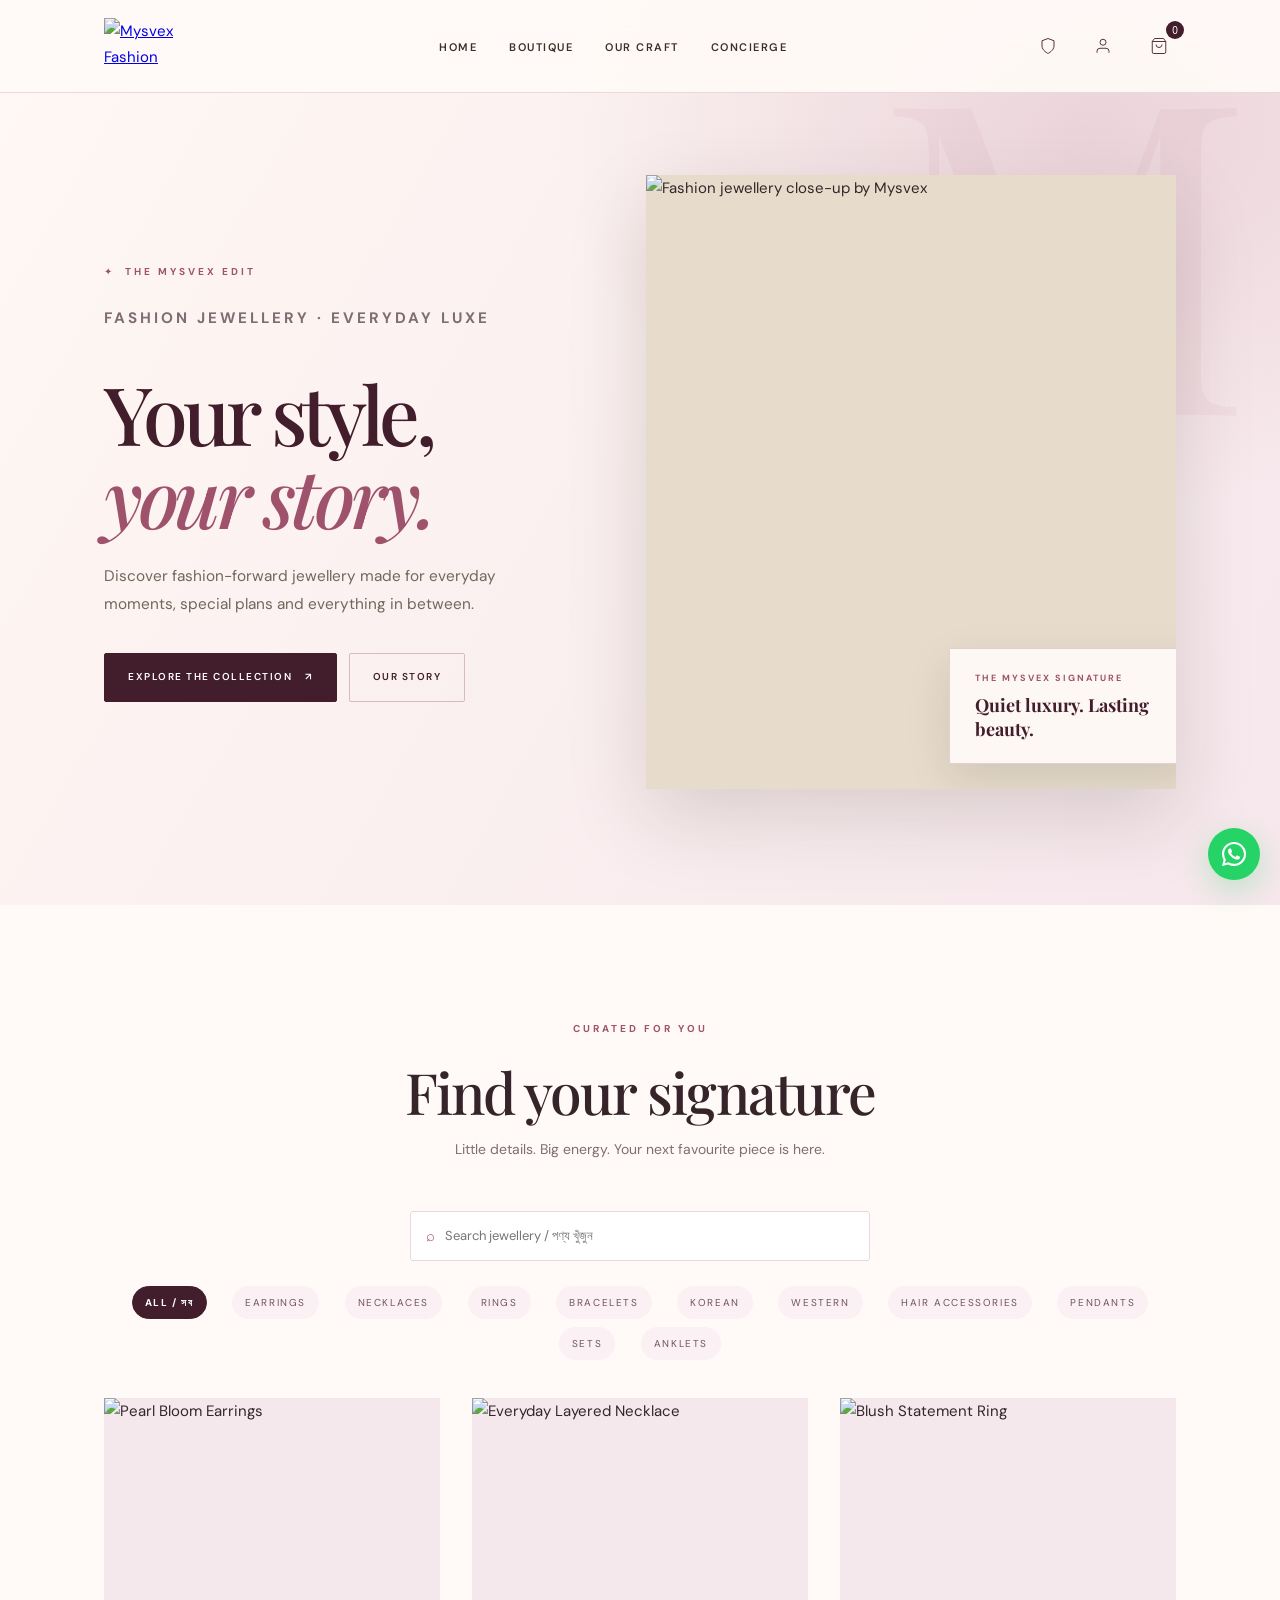
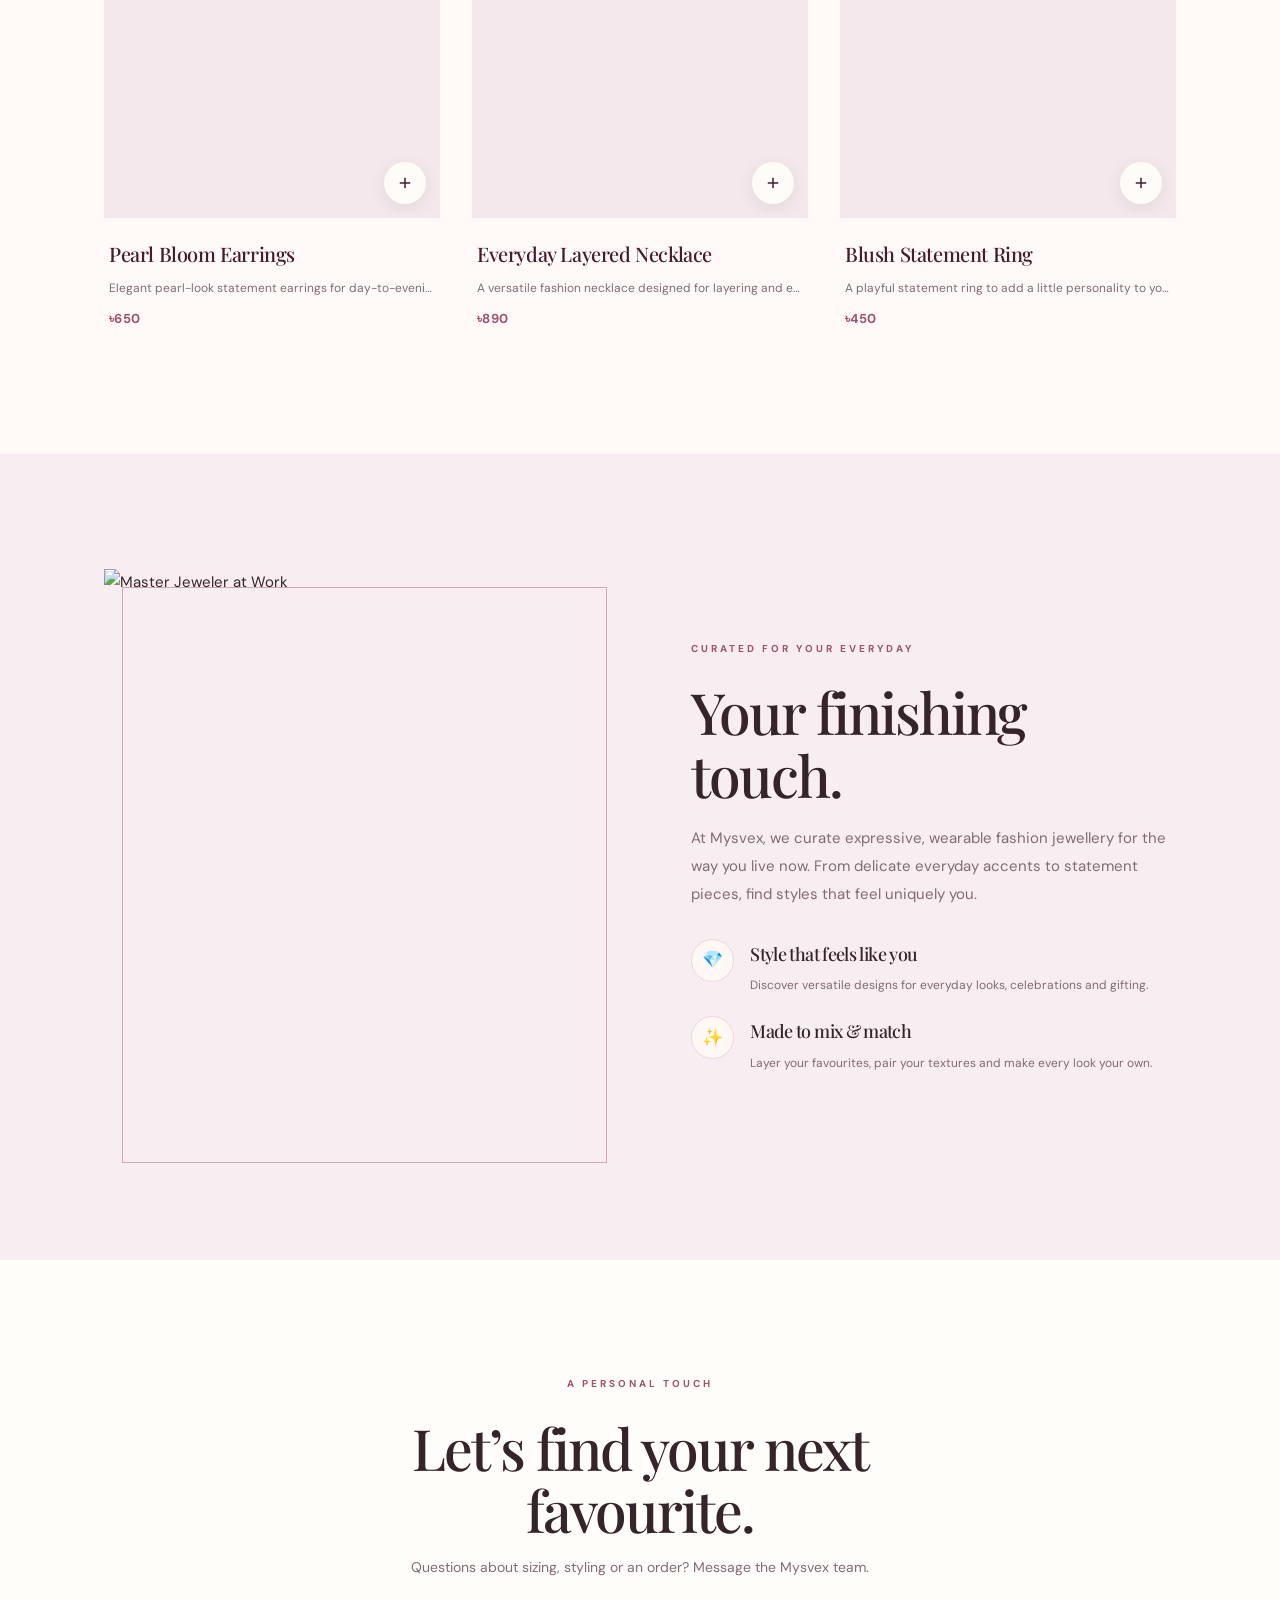
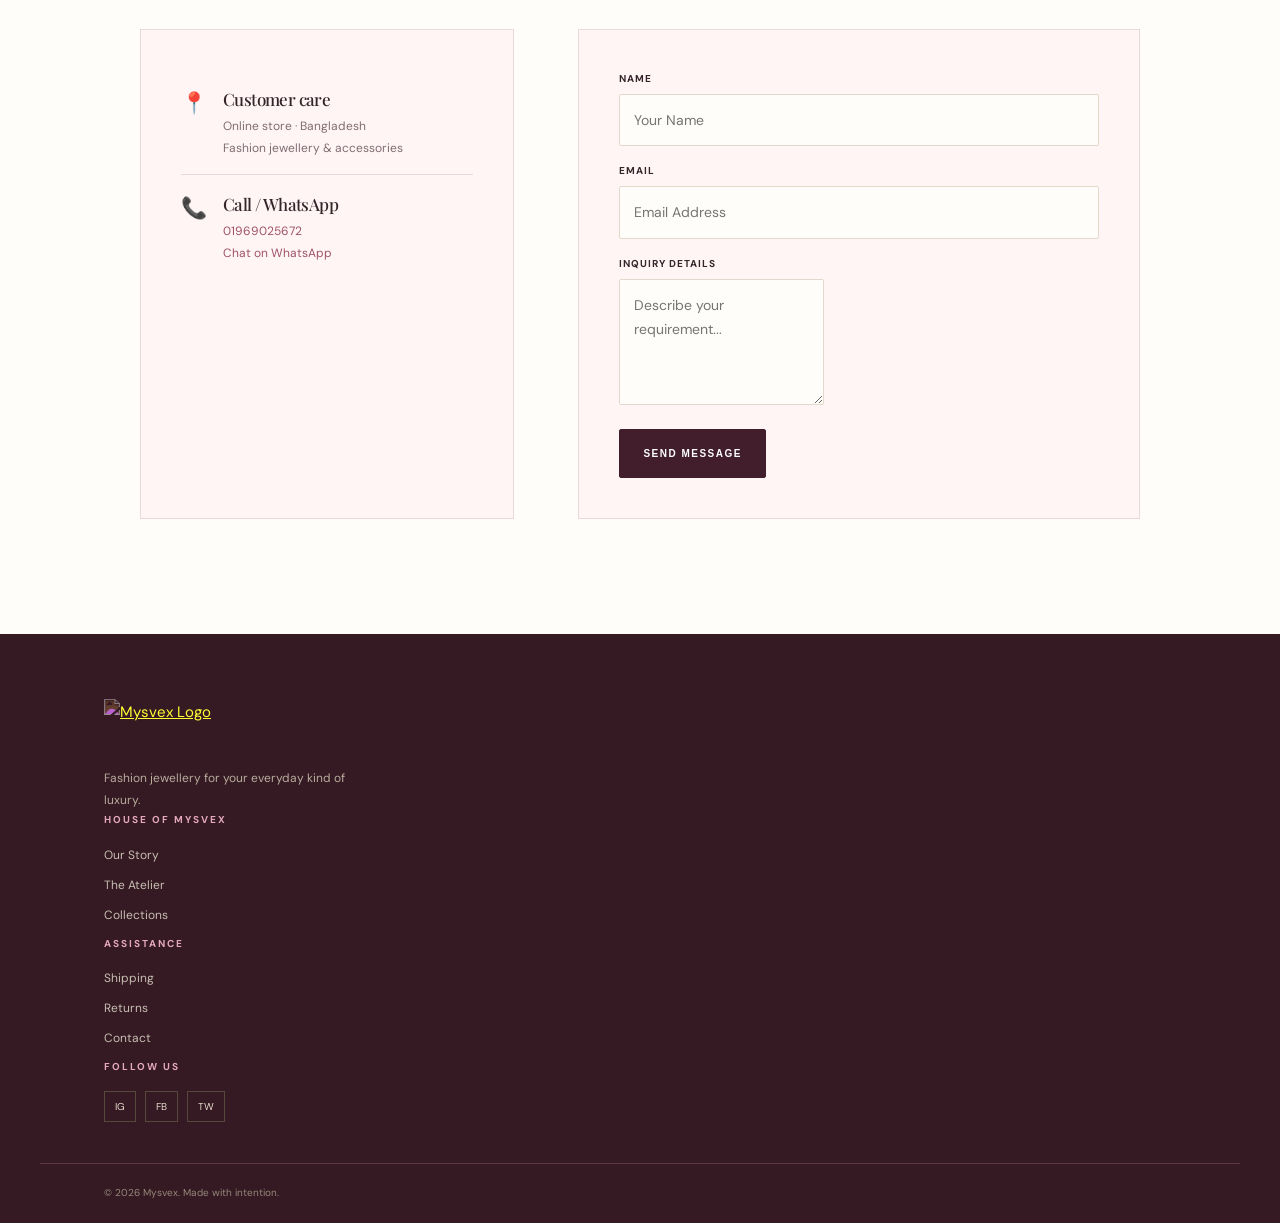
==== index.html @ bd74070b "guobkjj-jjkboug" ====
<!DOCTYPE html>
<html lang="en">

<head>

<meta charset="UTF-8">

<meta
  name="viewport"
  content="width=device-width, initial-scale=1.0"
>

<title>Mysvex — Fashion Jewellery | Everyday Elegance</title>

<meta name="theme-color" content="#17130f">
<meta name="description" content="Discover premium mid-range fashion jewellery from Mysvex — earrings, necklaces, rings and statement accessories.">
<link rel="icon" type="image/png" href="mysvex-logo.png">
<link rel="preconnect" href="https://fonts.googleapis.com">
<link rel="preconnect" href="https://fonts.gstatic.com" crossorigin>
<link href="https://fonts.googleapis.com/css2?family=DM+Sans:wght@400;500;600;700&family=Playfair+Display:ital,wght@0,500;0,600;0,700;1,500;1,600&display=swap" rel="stylesheet">
<link rel="stylesheet" href="style.css">

</head>

<body>

<header class="header">
    <nav class="nav container">
        <a href="#" class="logo">
            <img src="mysvex-logo.png" alt="Mysvex Fashion Jewellery Logo">
        </a>
        <ul class="nav-links">
            <li><a href="#home" class="nav-link">Home</a></li>
            <li><a href="#collection" class="nav-link">Boutique</a></li>
            <li><a href="#about" class="nav-link">Our Craft</a></li>
            <li><a href="#contact" class="nav-link">Concierge</a></li>
        </ul>
        <div class="nav-actions">
            <button class="icon-btn" id="admin-trigger" aria-label="Atelier Access">
                <svg width="18" height="18" viewBox="0 0 24 24" fill="none" stroke="currentColor" stroke-width="1.2"><path d="M12 22s8-4 8-10V5l-8-3-8 3v7c0 6 8 10 8 10z"></path></svg>
            </button>
            <button class="icon-btn auth-trigger" id="user-profile-btn" aria-label="Account">
                <svg width="18" height="18" viewBox="0 0 24 24" fill="none" stroke="currentColor" stroke-width="1.2"><path d="M20 21v-2a4 4 0 0 0-4-4H8a4 4 0 0 0-4 4v2"></path><circle cx="12" cy="7" r="4"></circle></svg>
                <span id="user-status-dot"></span>
            </button>
            <button class="icon-btn cart-toggle" aria-label="View Cart">
                <svg width="18" height="18" viewBox="0 0 24 24" fill="none" stroke="currentColor" stroke-width="1.2"><path d="M6 2L3 6v14a2 2 0 0 0 2 2h14a2 2 0 0 0 2-2V6l-3-4Z"></path><line x1="3" y1="6" x2="21" y2="6"></line><path d="M16 10a4 4 0 0 1-8 0"></path></svg>
                <span class="cart-count">0</span>
            </button>
            <button class="mobile-menu-btn" aria-label="Toggle Menu">
                <span></span>
                <span></span>
                <span></span>
            </button>
        </div>
    </nav>
</header>

<main>
    <section id="home" class="hero">
        <div class="container hero-grid">
            <div class="hero-content">
                <div class="badge">THE MYSVEX EDIT</div>
                <p class="hero-eyebrow">FASHION JEWELLERY · EVERYDAY LUXE</p>
                <h1>Your style, <span class="highlight">your story.</span></h1>
                <p>Discover fashion-forward jewellery made for everyday moments, special plans and everything in between.</p>
                <div class="hero-btns">
                    <a href="#collection" class="btn btn-primary">Explore the collection <span aria-hidden="true">↗</span></a>
                    <a href="#about" class="btn btn-outline">Our Story</a>
                </div>
            </div>
            <div class="hero-image">
                <div class="image-wrapper">
                    <img src="https://images.unsplash.com/photo-1617038220319-276d3cfab638?auto=format&fit=crop&q=85&w=1200" alt="Fashion jewellery close-up by Mysvex">
                    <div class="floating-card">
                        <small>THE MYSVEX SIGNATURE</small>
                        <p>Quiet luxury. Lasting beauty.</p>
                    </div>
                </div>
            </div>
        </div>
    </section>

    <section id="collection" class="collection section">
        <div class="container">
            <div class="section-header">
                <span class="section-kicker">CURATED FOR YOU</span>
                <h2>Find your signature</h2>
                <p>Little details. Big energy. Your next favourite piece is here.</p>
            </div>
            
            <div class="catalogue-tools"><label class="search-wrap"><span aria-hidden="true">⌕</span><input id="product-search" type="search" placeholder="Search jewellery / পণ্য খুঁজুন" aria-label="Search products"></label></div>
            <div class="filter-tabs">
                <button class="filter-btn active" data-filter="all">All / সব</button>
                <button class="filter-btn" data-filter="earrings">Earrings</button>
                <button class="filter-btn" data-filter="necklaces">Necklaces</button>
                <button class="filter-btn" data-filter="rings">Rings</button>
                <button class="filter-btn" data-filter="bracelets">Bracelets</button>
                <button class="filter-btn" data-filter="korean jewellery">Korean</button>
                <button class="filter-btn" data-filter="western fashion jewellery">Western</button>
                <button class="filter-btn" data-filter="hair accessories">Hair accessories</button>
                <button class="filter-btn" data-filter="pendants">Pendants</button>
                <button class="filter-btn" data-filter="jewellery sets">Sets</button>
                <button class="filter-btn" data-filter="anklets">Anklets</button>
            </div>

            <div class="product-grid" id="product-list-container">
                <!-- Products dynamically rendered -->
            </div>
        </div>
    </section>

    <section id="about" class="about section">
        <div class="container about-grid">
            <div class="about-image">
                <img src="https://images.unsplash.com/photo-1611652022419-a9419f74343d?auto=format&fit=crop&q=85&w=800" alt="Master Jeweler at Work">
            </div>
            <div class="about-content">
                <span class="subheading">Curated for your everyday</span>
                <h2>Your finishing touch.</h2>
                <p>At Mysvex, we curate expressive, wearable fashion jewellery for the way you live now. From delicate everyday accents to statement pieces, find styles that feel uniquely you.</p>
                <div class="features">
                    <div class="feature">
                        <div class="feature-icon">💎</div>
                        <div>
                            <h4>Style that feels like you</h4>
                            <p>Discover versatile designs for everyday looks, celebrations and gifting.</p>
                        </div>
                    </div>
                    <div class="feature">
                        <div class="feature-icon">✨</div>
                        <div>
                            <h4>Made to mix & match</h4>
                            <p>Layer your favourites, pair your textures and make every look your own.</p>
                        </div>
                    </div>
                </div>
            </div>
        </div>
    </section>

    <section id="contact" class="contact section">
        <div class="container">
            <div class="section-header">
                <span class="section-kicker">A PERSONAL TOUCH</span>
                <h2>Let’s find your next favourite.</h2>
                <p>Questions about sizing, styling or an order? Message the Mysvex team.</p>
            </div>
            <div class="contact-grid">
                <div class="contact-info-panel">
                    <div class="info-card">
                        <div class="info-card-icon">📍</div>
                        <div class="info-card-content">
                            <h4>Customer care</h4>
                            <p>Online store · Bangladesh<br>Fashion jewellery & accessories</p>
                        </div>
                    </div>
                    <div class="info-card">
                        <div class="info-card-icon">📞</div>
                        <div class="info-card-content">
                            <h4>Call / WhatsApp</h4>
                            <p><a href="tel:01969025672">01969025672</a><br><a href="https://wa.me/8801969025672" target="_blank" rel="noopener">Chat on WhatsApp</a></p>
                        </div>
                    </div>
                </div>
                <div class="contact-form-panel">
                    <form id="contact-form-element" class="main-contact-form">
                        <div class="form-row">
                            <div class="form-group">
                                <label for="c-name">Name</label>
                                <input type="text" id="c-name" placeholder="Your Name" required>
                            </div>
                            <div class="form-group">
                                <label for="c-email">Email</label>
                                <input type="email" id="c-email" placeholder="Email Address" required>
                            </div>
                        </div>
                        <div class="form-group">
                            <label for="c-message">Inquiry Details</label>
                            <textarea id="c-message" rows="4" placeholder="Describe your requirement..." required></textarea>
                        </div>
                        <button type="submit" class="btn btn-primary">Send Message</button>
                    </form>
                    <div id="contact-success-msg" class="form-success-alert" style="display: none;">
                        <h3>Inquiry Received</h3>
                        <p>Our concierge will contact you within 24 hours.</p>
                    </div>
                </div>
            </div>
        </div>
    </section>
</main>

<footer class="footer">
    <div class="container footer-grid">
        <div class="footer-brand">
            <a href="#" class="logo footer-logo">
                <img src="mysvex-logo.png" alt="Mysvex Logo">
            </a>
            <p>Fashion jewellery for your everyday kind of luxury.</p>
        </div>
        <div class="footer-links">
            <h4>House of Mysvex</h4>
            <a href="#">Our Story</a>
            <a href="#">The Atelier</a>
            <a href="#">Collections</a>
        </div>
        <div class="footer-links">
            <h4>Assistance</h4>
            <a href="#">Shipping</a>
            <a href="#">Returns</a>
            <a href="#">Contact</a>
        </div>
        <div class="footer-social">
            <h4>Follow Us</h4>
            <div class="social-icons">
                <a href="#">IG</a>
                <a href="https://www.facebook.com/share/19aN9L1CTx/" target="_blank" rel="noopener">FB</a>
                <a href="#">TW</a>
            </div>
        </div>
    </div>
    <div class="footer-bottom container">
        <p>&copy; 2026 Mysvex. Made with intention.</p>
    </div>
</footer>

<div class="overlay"></div>

<div id="product-detail-modal" class="modal-overlay">
    <div class="product-modal-content">
        <button class="modal-close" id="p-detail-close">&times;</button>
        <div class="p-detail-grid">
            <div class="p-detail-image">
                <img id="p-detail-img" src="" alt="Product">
            </div>
            <div class="p-detail-info">
                <div class="p-detail-header">
                    <span id="p-detail-category" class="badge-small">Category</span>
                    <h2 id="p-detail-name">Product Name</h2>
                    <div class="p-detail-pricing">
                        <span id="p-detail-price-old" class="price-old"></span>
                        <span id="p-detail-price-now" class="price-now"></span>
                    </div>
                </div>
                <div class="p-detail-body">
                    <p id="p-detail-desc"></p>
                    <div class="p-specs">
                        <div class="spec-item"><strong>Metal:</strong> <span id="p-detail-metal">--</span></div>
                        <div class="spec-item"><strong>Weight:</strong> <span id="p-detail-weight">--</span></div>
                        <div class="spec-item"><strong>Stone:</strong> <span id="p-detail-stone">--</span></div>
                    </div>
                </div>
                <div class="p-detail-footer">
                    <button id="p-detail-add-btn" class="btn btn-primary w-100">Add to Collection</button>
                </div>
            </div>
        </div>
    </div>
</div>

<div class="cart-sidebar">
    <div class="cart-header">
        <h3>Your Collection</h3>
        <button class="cart-close">&times;</button>
    </div>
    <div class="cart-content-wrapper">
        <div class="cart-view active">
            <div class="cart-items"></div>
            <div id="cart-auth-warning" style="display: none; padding: 1rem; background: #fff8f0; color: #b45309; font-size: 0.75rem; text-align: center; margin-bottom: 1rem; border-radius: 4px;">
                Please <button class="auth-trigger" style="background: none; border: none; text-decoration: underline; font-weight: 700; cursor: pointer; color: inherit; padding: 0;">login</button> to proceed with order.
            </div>
        </div>
        <div class="checkout-view">
            <button class="back-to-cart" style="background:none; border:none; cursor:pointer; font-size:0.8rem; margin-bottom:1rem;">&larr; Back to collection</button>
            <form id="checkout-form" class="checkout-form">
                <div class="form-group">
                    <label for="full-name">Full Name</label>
                    <input type="text" id="full-name" required>
                </div>
                <div class="form-group">
                    <label for="phone">Phone Number</label>
                    <input type="tel" id="phone" required>
                </div>
                <div class="form-group">
                    <label for="address">Delivery Address</label>
                    <input type="text" id="address" required>
                </div>
                <button type="submit" class="btn btn-primary w-100">Confirm Order</button>
            </form>
        </div>
        <div class="success-view">
            <div class="success-header" style="text-align:center; margin-bottom:1rem;">
                <img src="https://uaverzpqtgxcubqthmnx.supabase.co/storage/v1/object/sign/uploads/5136f065-a2ab-4e69-acf1-f25b643da5f3/ba68adc1-408e-482e-8cf1-8fc05863558e/4dbbd054-04ec-47e4-ad3f-c236814fcd37-file_00000000f2f48210b9d5de90c52b5844.png?token=eyJraWQiOiI5YjgxYmQxYy02MDczLTQ3NDItYTNlNy05YzkzNWFkZTVjMjUiLCJhbGciOiJIUzI1NiJ9.[base64].H66TRAWqTm-WEej4t3HD4_xE2eFgMF8Qkmp7enX6hIE" alt="Logo" style="height:40px;">
            </div>
            <div class="success-status-icon" style="text-align:center; margin:1rem 0; color:var(--accent);">
                <svg width="48" height="48" viewBox="0 0 24 24" fill="none" stroke="currentColor" stroke-width="1.5"><path d="M22 11.08V12a10 10 0 1 1-5.93-9.14"></path><polyline points="22 4 12 14.01 9 11.01"></polyline></svg>
            </div>
            <h3 style="text-align:center;">Order Placed</h3>
            <p style="text-align:center; font-size:0.85rem; color:var(--text-muted); margin-bottom:1.5rem;">Your request is now in our system. View status in your dashboard.</p>
            <div class="success-details-card" style="background:#f9f9f9; padding:1rem; border-radius:4px;">
                <div class="success-row" style="display:flex; justify-content:space-between; font-size:0.8rem; margin-bottom:0.5rem;"><span>Ref ID:</span> <strong id="order-id-display">#---</strong></div>
                <div class="success-row" style="display:flex; justify-content:space-between; font-size:0.8rem;"><span>Status:</span> <strong style="color:var(--accent);">Pending</strong></div>
            </div>
            <button class="btn btn-outline close-after-success w-100" style="margin-top:1.5rem;">Back to Shop</button>
        </div>
    </div>
    <div class="cart-footer">
        <div class="total">
            <span>Total Value</span>
            <span class="total-amount">$0.00</span>
        </div>
        <button class="btn btn-primary w-100 checkout-init-btn">Request Viewing</button>
    </div>
</div>

<div id="admin-modal" class="modal-overlay">
    <div class="admin-panel">
        <div class="admin-sidebar" style="display: none;">
            <div class="admin-sidebar-header">
                <img src="https://uaverzpqtgxcubqthmnx.supabase.co/storage/v1/object/sign/uploads/5136f065-a2ab-4e69-acf1-f25b643da5f3/ba68adc1-408e-482e-8cf1-8fc05863558e/4dbbd054-04ec-47e4-ad3f-c236814fcd37-file_00000000f2f48210b9d5de90c52b5844.png?token=eyJraWQiOiI5YjgxYmQxYy02MDczLTQ3NDItYTNlNy05YzkzNWFkZTVjMjUiLCJhbGciOiJIUzI1NiJ9.[base64].H66TRAWqTm-WEej4t3HD4_xE2eFgMF8Qkmp7enX6hIE" alt="Admin">
                <span>Atelier Admin</span>
            </div>
            <nav class="admin-nav">
                <button class="admin-nav-item active" data-view="inventory">
                    <svg width="16" height="16" viewBox="0 0 24 24" fill="none" stroke="currentColor" stroke-width="2"><path d="M21 16V8a2 2 0 0 0-1-1.73l-7-4a2 2 0 0 0-2 0l-7 4A2 2 0 0 0 3 8v8a2 2 0 0 0 1 1.73l7 4a2 2 0 0 0 2 0l7-4A2 2 0 0 0 21 16z"></path></svg>
                    Inventory
                </button>
                <button class="admin-nav-item" data-view="orders">
                    <svg width="16" height="16" viewBox="0 0 24 24" fill="none" stroke="currentColor" stroke-width="2"><path d="M6 2L3 6v14a2 2 0 0 0 2 2h14a2 2 0 0 0 2-2V6l-3-4Z"></path></svg>
                    Orders <span id="admin-order-badge">0</span>
                </button>
            </nav>
            <button id="admin-logout" class="admin-logout-btn" style="background:none; border:none; color:#999; cursor:pointer; padding:1rem; text-align:left; font-size:0.8rem; display:flex; align-items:center; gap:8px;">
                <svg width="14" height="14" viewBox="0 0 24 24" fill="none" stroke="currentColor" stroke-width="2"><path d="M9 21H5a2 2 0 0 1-2-2V5a2 2 0 0 1 2-2h4M16 17l5-5-5-5M21 12H9"/></svg>
                Logout
            </button>
        </div>

        <div class="admin-main">
            <div id="admin-login-view">
                <div class="admin-login-card">
                    <div class="lock-icon" style="font-size:3rem; margin-bottom:1rem; text-align:center;">🔒</div>
                    <h3 style="text-align:center; margin-bottom:1rem;">Atelier Access</h3>
                    <form id="admin-pass-form">
                        <input type="password" id="admin-pass-input" placeholder="Security Key" required style="width: 100%; padding: 0.8rem; border: 1px solid #ddd; margin-bottom: 1rem; border-radius:4px;">
                        <button type="submit" class="btn btn-primary w-100">Authenticate</button>
                    </form>
                    <p id="admin-error" style="color: #ef4444; font-size: 0.75rem; margin-top: 1rem; display: none; text-align:center;">Invalid credentials.</p>
                </div>
            </div>

            <div id="admin-dashboard-view" style="display: none; width:100%;">
                <div class="admin-main-header">
                    <h2 id="admin-view-title" style="font-size:1.2rem;">Inventory Management</h2>
                    <button class="modal-close">&times;</button>
                </div>
                
                <div id="admin-inventory-section" class="admin-section active">
                    <div class="admin-add-form" style="background: white; border: 1px solid var(--border); padding: 1.5rem; margin-bottom: 2rem; border-radius: 8px;">
                        <h4 style="margin-bottom: 1.2rem; font-size: 0.85rem; text-transform: uppercase; color:var(--primary); border-bottom:1px solid #eee; padding-bottom:0.5rem;">Add New Product</h4>
                        <div style="display: grid; grid-template-columns: repeat(3, 1fr); gap: 1rem;">
                            <div class="adm-field">
                                <label style="font-size:0.6rem; text-transform:uppercase; color:#888;">Name</label>
                                <input type="text" id="new-p-name" class="adm-input" placeholder="Product Title">
                            </div>
                            <div class="adm-field">
                                <label style="font-size:0.6rem; text-transform:uppercase; color:#888;">Price ($)</label>
                                <input type="number" id="new-p-price" class="adm-input" placeholder="Value">
                            </div>
                            <div class="adm-field">
                                <label style="font-size:0.6rem; text-transform:uppercase; color:#888;">Category</label>
                                <select id="new-p-category" class="adm-input">
                                    <option value="rings">Rings</option>
                                    <option value="necklaces">Necklaces</option>
                                    <option value="earrings">Earrings</option>
                                </select>
                            </div>
                            <div class="adm-field" style="grid-column: span 3;">
                                <label style="font-size:0.6rem; text-transform:uppercase; color:#888;">Image URL</label>
                                <input type="text" id="new-p-img" class="adm-input" placeholder="Full Image URL">
                            </div>
                            <div class="adm-field">
                                <label style="font-size:0.6rem; text-transform:uppercase; color:#888;">Metal</label>
                                <input type="text" id="new-p-metal" class="adm-input" placeholder="e.g. 24K Gold">
                            </div>
                            <div class="adm-field">
                                <label style="font-size:0.6rem; text-transform:uppercase; color:#888;">Weight</label>
                                <input type="text" id="new-p-weight" class="adm-input" placeholder="e.g. 5.2g">
                            </div>
                            <div class="adm-field">
                                <label style="font-size:0.6rem; text-transform:uppercase; color:#888;">Stone</label>
                                <input type="text" id="new-p-stone" class="adm-input" placeholder="e.g. Diamond">
                            </div>
                            <div class="adm-field" style="grid-column: span 3;">
                                <label style="font-size:0.6rem; text-transform:uppercase; color:#888;">Description</label>
                                <textarea id="new-p-desc" class="adm-input" rows="2" placeholder="Brief details about the item..."></textarea>
                            </div>
                            <button id="add-new-product-btn" class="btn btn-primary" style="grid-column: span 3; padding: 1rem; margin-top: 0.5rem;">PUBLISH PRODUCT</button>
                        </div>
                    </div>

                    <div class="admin-product-container">
                        <div class="admin-product-grid-header">
                            <span>Thumbnail</span>
                            <span>Core Details</span>
                            <span>Attributes</span>
                            <span>Management</span>
                        </div>
                        <div class="admin-product-list">
                            <!-- Dynamic rows -->
                        </div>
                    </div>
                </div>

                <div id="admin-orders-section" class="admin-section">
                    <div class="admin-order-container" style="background:white; border-radius:8px; border:1px solid var(--border); overflow:hidden;">
                        <div class="admin-order-grid-header" style="display:grid; grid-template-columns: 80px 1.5fr 1fr 100px 100px; padding:1rem; border-bottom:1px solid var(--border); font-size:0.7rem; font-weight:700; text-transform:uppercase;">
                            <span>ID</span>
                            <span>Client Information</span>
                            <span>Total</span>
                            <span>Status</span>
                            <span>Decision</span>
                        </div>
                        <div id="admin-order-list">
                            <!-- Dynamic orders -->
                        </div>
                    </div>
                </div>
            </div>
        </div>
    </div>
</div>

<div id="auth-modal" class="modal-overlay">
    <div class="auth-card">
        <button class="modal-close">&times;</button>
        <div class="auth-logo-header">
            <img src="https://uaverzpqtgxcubqthmnx.supabase.co/storage/v1/object/sign/uploads/5136f065-a2ab-4e69-acf1-f25b643da5f3/ba68adc1-408e-482e-8cf1-8fc05863558e/4dbbd054-04ec-47e4-ad3f-c236814fcd37-file_00000000f2f48210b9d5de90c52b5844.png?token=eyJraWQiOiI5YjgxYmQxYy02MDczLTQ3NDItYTNlNy05YzkzNWFkZTVjMjUiLCJhbGciOiJIUzI1NiJ9.eyJ1cmwiOiJ1cGxvYWRzLzUxMzZmMDY1L--f25b643da5f3/ba68adc1-408e-482e-8cf1-8fc05863558e/4dbbd054-04ec-47e4-ad3f-c236814fcd37-file_00000000f2f48210b9d5de90c52b5844.png?token=eyJraWQiOiI5YjgxYmQxYy02MDczLTQ3NDItYTNlNy05YzkzNWFkZTVjMjUiLCJhbGciOiJIUzI1NiJ9.[base64].H66TRAWqTm-WEej4t3HD4_xE2eFgMF8Qkmp7enX6hIE" alt="Mysvex Logo">
            <p id="auth-message-notice" style="color: var(--accent); font-size: 0.75rem; display: none; margin-top: 10px;">Login to confirm your order.</p>
        </div>
        
        <div class="auth-tabs">
            <button class="auth-tab active" data-tab="login">Sign In</button>
            <button class="auth-tab" data-tab="register">Register</button>
        </div>

        <div class="auth-forms">
            <form id="login-form" class="auth-form-content active">
                <div class="form-group">
                    <label>Email</label>
                    <input type="email" id="l-email" placeholder="client@example.com" required>
                </div>
                <div class="form-group">
                    <label>Password</label>
                    <input type="password" id="l-pass" placeholder="••••••••" required>
                </div>
                <button type="submit" class="btn btn-primary w-100">Login</button>
            </form>

            <form id="register-form" class="auth-form-content">
                <div class="form-group">
                    <label>Full Name</label>
                    <input type="text" id="r-name" placeholder="Name" required>
                </div>
                <div class="form-group">
                    <label>Email</label>
                    <input type="email" id="r-email" placeholder="email@example.com" required>
                </div>
                <div class="form-group">
                    <label>Password</label>
                    <input type="password" id="r-pass" placeholder="Create Password" required>
                </div>
                <button type="submit" class="btn btn-primary w-100">Create Account</button>
            </form>
        </div>
        <div id="auth-error-msg" style="display: none; color: #ef4444; font-size: 0.8rem; text-align: center; margin-top: 1rem;">Invalid credentials.</div>
    </div>
</div>

<div id="profile-modal" class="modal-overlay">
    <div class="auth-card" style="max-width: 600px;">
        <button class="modal-close">&times;</button>
        <div class="profile-header" style="text-align:center; border-bottom:1px solid #eee; padding-bottom:1rem; margin-bottom:1.5rem;">
            <h2 id="profile-display-name">Client Name</h2>
            <p id="profile-display-email" style="font-size:0.8rem; color:var(--text-muted);">email@example.com</p>
        </div>

        <div class="client-dashboard">
            <h4 style="font-size:0.7rem; text-transform:uppercase; letter-spacing:1px; margin-bottom:1rem; color:var(--accent);">Order Summary</h4>
            <div class="stats-grid" style="display:grid; grid-template-columns: repeat(2, 1fr); gap:1rem; margin-bottom:2rem;">
                <div class="stat-box" style="background:#f9f9f9; padding:1rem; border-radius:4px;">
                    <span style="font-size:0.6rem; color:var(--text-muted); text-transform:uppercase;">Total Orders</span>
                    <h3 id="stat-total-orders" style="margin:0.2rem 0;">0</h3>
                </div>
                <div class="stat-box" style="background:var(--accent-light); padding:1rem; border-radius:4px; border:1px solid rgba(176, 141, 87, 0.2);">
                    <span style="font-size:0.6rem; color:var(--accent); text-transform:uppercase;">Confirmed</span>
                    <h3 id="stat-confirmed-orders" style="margin:0.2rem 0;">0</h3>
                </div>
            </div>

            <h4 style="font-size:0.7rem; text-transform:uppercase; letter-spacing:1px; margin-bottom:1rem; color:var(--text-muted);">Recent Orders</h4>
            <div id="client-order-list" style="max-height: 250px; overflow-y: auto;">
                <p style="text-align:center; font-size:0.8rem; color:#ccc; padding:2rem;">No orders yet.</p>
            </div>
        </div>

        <div style="margin-top: 2rem; border-top: 1px solid var(--border); padding-top: 1.5rem;">
            <button id="logout-btn" class="btn btn-outline w-100">Sign Out</button>
        </div>
    </div>
</div>

<a href="https://wa.me/8801969025672" class="whatsapp-float" target="_blank" aria-label="WhatsApp Concierge">
    <svg width="24" height="24" viewBox="0 0 24 24" fill="currentColor"><path d="M17.472 14.382c-.297-.149-1.758-.867-2.03-.967-.273-.099-.471-.148-.67.15-.197.297-.767.966-.94 1.164-.173.199-.347.223-.644.075-.297-.15-1.255-.463-2.39-1.475-.883-.788-1.48-1.761-1.653-2.059-.173-.297-.018-.458.13-.606.134-.133.298-.347.446-.52.149-.174.198-.298.298-.497.099-.198.05-.371-.025-.52-.075-.149-.669-1.612-.916-2.207-.242-.579-.487-.5-.669-.51-.173-.008-.371-.01-.57-.01-.198 0-.52.074-.792.372-.272.297-1.04 1.016-1.04 2.479 0 1.462 1.065 2.875 1.213 3.074.149.198 2.096 3.2 5.077 4.487.709.306 1.262.489 1.694.625.712.227 1.36.195 1.871.118.571-.085 1.758-.719 2.006-1.413.248-.694.248-1.289.173-1.413-.074-.124-.272-.198-.57-.347m-5.421 7.403h-.004a9.87 9.87 0 01-5.031-1.378l-.361-.214-3.741.982.998-3.648-.235-.374a9.86 9.86 0 01-1.51-5.26c.001-5.45 4.436-9.884 9.888-9.884 2.64 0 5.122 1.03 6.988 2.898a9.825 9.825 0 012.893 6.994c-.003 5.45-4.437 9.884-9.885 9.884m8.413-18.297A11.815 11.815 0 0012.05 0C5.414 0 .004 5.412.001 12.049a11.815 11.815 0 001.591 5.959L0 24l6.149-1.613a11.781 11.781 0 005.9 1.594h.005c6.632 0 12.042-5.412 12.045-12.05a11.76 11.76 0 00-3.489-8.262z"/></svg>
</a>

<script src="https://cdn.jsdelivr.net/npm/@supabase/supabase-js@2"></script>
<script src="supabase-config.js"></script>
<script src="script.js"></script>
<script src="supabase-integration.js"></script>

</body>

</html>
---- style.css ----
:root {
    --primary: #0a0a0a;
    --accent: #b08d57;
    --accent-light: #fdfaf2;
    --bg: #ffffff;
    --bg-alt: #fafafa;
    --text: #222;
    --text-muted: #777;
    --border: #ececec;
    --shadow: 0 15px 40px rgba(0,0,0,0.05);
    --transition: all 0.4s cubic-bezier(0.2, 1, 0.3, 1);
}

* { margin: 0; padding: 0; box-sizing: border-box; }
html { scroll-behavior: smooth; }

body {
    font-family: 'Inter', system-ui, -apple-system, sans-serif;
    color: var(--text);
    background: var(--bg);
    line-height: 1.6;
    overflow-x: hidden;
    font-size: 14px;
}

h1, h2, h3, h4 { font-family: 'Playfair Display', serif; font-weight: 700; }

.container { max-width: 1200px; margin: 0 auto; padding: 0 30px; }
.section { padding: 100px 0; }

.btn {
    display: inline-flex;
    align-items: center;
    justify-content: center;
    padding: 0.8rem 2rem;
    font-size: 0.7rem;
    font-weight: 600;
    text-transform: uppercase;
    letter-spacing: 2px;
    cursor: pointer;
    transition: var(--transition);
    border: none;
    text-decoration: none;
}

.btn-primary { background: var(--primary); color: white; }
.btn-primary:hover { background: var(--accent); transform: translateY(-2px); box-shadow: 0 8px 25px rgba(176, 141, 87, 0.3); }
.btn-outline { background: transparent; border: 1px solid #ddd; color: var(--primary); }
.btn-outline:hover { border-color: var(--primary); background: var(--primary); color: white; }
.w-100 { width: 100%; }

/* Header */
.header {
    position: fixed;
    top: 0;
    width: 100%;
    z-index: 1000;
    background: rgba(255,255,255,0);
    transition: var(--transition);
    padding: 1.2rem 0;
}

.header.scrolled {
    background: rgba(255,255,255,0.98);
    padding: 0.7rem 0;
    box-shadow: 0 2px 20px rgba(0,0,0,0.02);
    backdrop-filter: blur(8px);
}

.nav { display: flex; justify-content: space-between; align-items: center; }
.logo img { height: 50px; width: auto; transition: var(--transition); display: block; }
.header.scrolled .logo img { height: 40px; }

.nav-links { display: flex; gap: 2.2rem; list-style: none; }
.nav-link { font-size: 0.7rem; font-weight: 600; text-transform: uppercase; letter-spacing: 1.5px; color: var(--text); text-decoration: none; }
.nav-link:hover { color: var(--accent); }

.nav-actions { display: flex; align-items: center; gap: 1.2rem; }
.icon-btn { background: none; border: none; cursor: pointer; color: var(--text); position: relative; display: flex; align-items: center; }
.icon-btn:hover { color: var(--accent); }

.cart-count {
    position: absolute;
    top: -8px;
    right: -8px;
    background: var(--accent);
    color: white;
    font-size: 0.6rem;
    width: 15px;
    height: 15px;
    border-radius: 50%;
    display: flex;
    align-items: center;
    justify-content: center;
}

#user-status-dot {
    position: absolute;
    bottom: -1px;
    right: -1px;
    width: 7px;
    height: 7px;
    background: #22c55e;
    border-radius: 50%;
    border: 1.5px solid white;
    display: none;
}

/* Hero */
.hero { min-height: 95vh; display: flex; align-items: center; padding-top: 80px; background: var(--bg-alt); }
.hero-grid { display: grid; grid-template-columns: 1fr 1fr; gap: 50px; align-items: center; }
.badge { display: inline-block; color: var(--accent); font-size: 0.65rem; font-weight: 700; text-transform: uppercase; letter-spacing: 4px; margin-bottom: 1.5rem; border-left: 2px solid var(--accent); padding-left: 1rem; }
.hero-content h1 { font-size: 3.2rem; line-height: 1.1; margin-bottom: 1.5rem; color: var(--primary); }
.hero-content .highlight { color: var(--accent); font-style: italic; font-weight: 400; font-family: 'Playfair Display'; }
.hero-content p { font-size: 0.95rem; color: var(--text-muted); margin-bottom: 2.5rem; max-width: 480px; }
.hero-btns { display: flex; gap: 1.2rem; }
.hero-image img { width: 100%; height: 500px; object-fit: cover; transition: transform 12s ease-out; }
.image-wrapper { position: relative; overflow: hidden; }
.floating-card { position: absolute; bottom: 30px; left: -30px; background: white; padding: 1.5rem; box-shadow: var(--shadow); z-index: 2; }
.floating-card small { text-transform: uppercase; letter-spacing: 2px; color: var(--accent); font-weight: 700; font-size: 0.6rem; display: block; margin-bottom: 0.4rem; }
.floating-card p { font-family: 'Playfair Display'; font-weight: 700; font-size: 1.1rem; margin: 0; color: var(--primary); }

/* Products */
.section-header { text-align: center; margin-bottom: 3.5rem; }
.section-header h2 { font-size: 2.2rem; margin-bottom: 0.8rem; }
.filter-tabs { display: flex; justify-content: center; gap: 1rem; margin-bottom: 2.5rem; }
.filter-btn { background: none; border: none; padding: 0.4rem 1.2rem; font-size: 0.65rem; text-transform: uppercase; letter-spacing: 2px; cursor: pointer; color: var(--text-muted); border-bottom: 1px solid transparent; transition: var(--transition); }
.filter-btn.active { color: var(--primary); border-color: var(--accent); font-weight: 700; }

.product-grid { display: grid; grid-template-columns: repeat(auto-fill, minmax(260px, 1fr)); gap: 2rem; }
.product-card { position: relative; background: white; transition: var(--transition); cursor: pointer; }
.product-img { position: relative; height: 340px; overflow: hidden; background: #f7f7f7; }
.product-img img { width: 100%; height: 100%; object-fit: cover; transition: var(--transition); }
.product-card:hover .product-img img { transform: scale(1.05); }

.add-to-cart-btn {
    position: absolute;
    bottom: 15px;
    right: 15px;
    width: 40px;
    height: 40px;
    background: white;
    border: none;
    cursor: pointer;
    display: flex;
    align-items: center;
    justify-content: center;
    box-shadow: 0 10px 30px rgba(0,0,0,0.1);
    opacity: 0;
    transform: translateY(10px);
    transition: var(--transition);
    border-radius: 50%;
    z-index: 5;
}

.product-card:hover .add-to-cart-btn { opacity: 1; transform: translateY(0); }
.product-info { padding: 1.2rem; text-align: center; }
.product-info h3 { font-size: 1rem; margin-bottom: 0.4rem; color: var(--primary); }
.product-info p { font-size: 0.75rem; color: var(--text-muted); margin-bottom: 0.8rem; white-space: nowrap; overflow: hidden; text-overflow: ellipsis; }
.price-container { font-weight: 700; color: var(--primary); }

/* Modals */
.modal-overlay { position: fixed; inset: 0; background: rgba(0,0,0,0.85); backdrop-filter: blur(8px); z-index: 5000; display: flex; align-items: center; justify-content: center; opacity: 0; visibility: hidden; transition: var(--transition); }
.modal-overlay.active { opacity: 1; visibility: visible; }
.overlay { position: fixed; inset: 0; background: rgba(0,0,0,0.4); opacity: 0; visibility: hidden; z-index: 3500; transition: var(--transition); }
.overlay.active { opacity: 1; visibility: visible; }
.modal-close { position: absolute; top: 15px; right: 15px; background: none; border: none; font-size: 1.2rem; cursor: pointer; color: var(--text-muted); z-index: 10; }

.product-modal-content { background: white; width: 90%; max-width: 800px; border-radius: 8px; overflow: hidden; position: relative; }
.p-detail-grid { display: grid; grid-template-columns: 1fr 1fr; }
.p-detail-image img { width: 100%; height: 100%; object-fit: cover; min-height: 400px; }
.p-detail-info { padding: 2.5rem; display: flex; flex-direction: column; }

/* Cart Sidebar */
.cart-sidebar { position: fixed; top: 0; right: -450px; width: 100%; max-width: 400px; height: 100vh; background: white; z-index: 4000; transition: var(--transition); display: flex; flex-direction: column; }
.cart-sidebar.open { right: 0; box-shadow: -20px 0 60px rgba(0,0,0,0.1); }
.cart-header { padding: 1.5rem; border-bottom: 1px solid var(--border); display: flex; justify-content: space-between; align-items: center; }
.cart-items { flex: 1; overflow-y: auto; padding: 1.5rem; }
.cart-item { display: flex; gap: 1rem; padding: 1rem 0; border-bottom: 1px solid var(--border); align-items: center; }
.cart-item img { width: 50px; height: 50px; object-fit: cover; border-radius: 4px; }
.cart-footer { padding: 1.5rem; border-top: 1px solid var(--border); background: #fcfcfc; }
.total { display: flex; justify-content: space-between; margin-bottom: 1.2rem; font-weight: 700; }

/* Admin */
.admin-panel { max-width: 1100px; width: 90vw; height: 80vh; background: white; border-radius: 8px; display: flex; overflow: hidden; }
.admin-sidebar { width: 240px; background: #0f0f0f; color: white; display: flex; flex-direction: column; padding: 2rem 1.2rem; }
.admin-sidebar-header { display: flex; align-items: center; gap: 10px; margin-bottom: 3rem; }
.admin-sidebar-header img { height: 35px; }
.admin-nav { flex: 1; display: flex; flex-direction: column; gap: 0.5rem; }
.admin-nav-item { background: transparent; border: none; color: #999; padding: 0.8rem; text-align: left; font-size: 0.8rem; cursor: pointer; border-radius: 4px; display: flex; align-items: center; gap: 10px; }
.admin-nav-item.active { background: rgba(255,255,255,0.05); color: var(--accent); }
.admin-main { flex: 1; display: flex; flex-direction: column; background: #f8f8f8; overflow-y: auto; }
.admin-section { display: none; padding: 2rem; }
.admin-section.active { display: block; }

.adm-input { border: 1px solid #ddd; padding: 0.6rem; border-radius: 4px; width: 100%; font-size: 0.8rem; transition: var(--transition); background: white; }
.adm-input:focus { border-color: var(--accent); outline: none; }
.admin-product-grid-header { display: grid; padding: 1rem; background: #f4f4f4; border-radius: 4px; grid-template-columns: 80px 1.5fr 1fr 150px; gap: 1rem; font-size: 0.7rem; font-weight: 700; margin-bottom: 0.5rem; }
.admin-product-item { display: grid; grid-template-columns: 80px 1.5fr 1fr 150px; gap: 1rem; padding: 1rem; background: white; border-bottom: 1px solid #eee; align-items: center; font-size: 0.8rem; }
.admin-product-item img { width: 60px; height: 60px; object-fit: cover; border-radius: 4px; }

/* Auth */
.auth-card { background: white; width: 100%; max-width: 400px; padding: 2.5rem; border-radius: 8px; position: relative; }
.auth-tabs { display: flex; border-bottom: 1px solid var(--border); margin-bottom: 1.5rem; }
.auth-tab { flex: 1; background: none; border: none; padding: 0.8rem; font-size: 0.7rem; font-weight: 700; cursor: pointer; color: var(--text-muted); border-bottom: 2px solid transparent; }
.auth-tab.active { color: var(--primary); border-color: var(--accent); }
.auth-form-content { display: none; }
.auth-form-content.active { display: block; }
.form-group { margin-bottom: 1rem; }
.form-group label { display: block; font-size: 0.65rem; font-weight: 700; text-transform: uppercase; margin-bottom: 0.4rem; }
.form-group input { width: 100%; padding: 0.7rem; border: 1px solid #ddd; border-radius: 4px; font-size: 0.85rem; }
.auth-logo-header { text-align: center; margin-bottom: 1.5rem; }
.auth-logo-header img { height: 40px; margin-bottom: 0.5rem; }

.whatsapp-float { position: fixed; bottom: 25px; right: 25px; background: #25d366; color: white; width: 55px; height: 55px; border-radius: 50%; display: flex; align-items: center; justify-content: center; box-shadow: 0 10px 25px rgba(37, 211, 102, 0.3); z-index: 2000; transition: var(--transition); }
.whatsapp-float:hover { transform: scale(1.1); }

/* Dashboard items */
.order-card { background:#fff; border:1px solid #eee; padding:0.8rem; border-radius:6px; margin-bottom:0.8rem; display:flex; justify-content:space-between; align-items:center; }
.order-badge { font-size:0.6rem; padding:0.3rem 0.6rem; border-radius:20px; font-weight:700; text-transform:uppercase; }
.badge-pending { background:#fff7ed; color:#c2410c; }
.badge-confirmed { background:#f0fdf4; color:#15803d; }

@media (max-width: 768px) {
    .hero-grid { grid-template-columns: 1fr; text-align: center; }
    .hero-content h1 { font-size: 2.5rem; }
    .nav-links { display: none; }
    .p-detail-grid { grid-template-columns: 1fr; }
    .admin-sidebar { display: none !important; }
}

/* =========================================================
   MYSVEX SIGNATURE REDESIGN — responsive luxury jewellery
   ========================================================= */
:root{--primary:#17130f;--accent:#b8955b;--accent-light:#f8f2e8;--bg:#fffdf9;--bg-alt:#f6f1e8;--text:#29231d;--text-muted:#81786d;--border:#e9e0d4;--shadow:0 22px 70px rgba(43,31,17,.09);--transition:all .32s cubic-bezier(.2,.8,.2,1);--ink:#17130f;--cream:#f6f1e8;--gold:#b8955b}
html{scroll-padding-top:100px;scroll-behavior:smooth}body{font-family:'DM Sans',Inter,system-ui,sans-serif;background:var(--bg);color:var(--text);font-size:15px;line-height:1.75}h1,h2,h3,h4{font-family:'Playfair Display',Georgia,serif;letter-spacing:-.035em}p{line-height:1.85}.container{width:min(1280px,100%);padding-inline:clamp(18px,5vw,72px)}.section{padding:clamp(70px,9vw,124px) 0}
.header{padding:18px 0;background:rgba(255,253,249,.92);backdrop-filter:blur(18px);border-bottom:1px solid rgba(184,149,91,.12)}.header.scrolled{padding:10px 0;background:rgba(255,253,249,.97);box-shadow:0 8px 32px rgba(23,19,15,.06)}.nav{min-height:54px;gap:22px}.logo img{height:56px;width:92px;object-fit:contain;mix-blend-mode:multiply}.header.scrolled .logo img{height:48px}.nav-links{gap:clamp(18px,2.5vw,38px);align-items:center}.nav-link{font-size:11px;letter-spacing:1.5px;color:#393129;position:relative;padding:9px 0}.nav-link:after{content:'';position:absolute;bottom:2px;left:0;width:0;height:1px;background:var(--gold);transition:width .25s}.nav-link:hover:after{width:100%}.nav-actions{gap:clamp(12px,1.7vw,24px)}.icon-btn{padding:8px;color:var(--ink)}.cart-count{background:var(--ink);color:#fff;width:18px;height:18px;font-size:10px}.mobile-menu-btn{display:none;border:0;background:transparent;padding:8px;gap:4px;flex-direction:column;cursor:pointer}.mobile-menu-btn span{width:21px;height:1.5px;background:var(--ink);display:block}
.hero{min-height:unset;padding:clamp(115px,14vw,175px) 0 clamp(72px,9vw,120px);background:radial-gradient(ellipse at 84% 15%,rgba(184,149,91,.14),transparent 34%),linear-gradient(115deg,#fbf8f2 0%,#f4ede1 100%);position:relative;overflow:hidden}.hero:before{content:'M';position:absolute;right:2%;top:2%;font-family:'Playfair Display',serif;font-size:clamp(220px,34vw,520px);line-height:1;color:rgba(184,149,91,.055);pointer-events:none}.hero-grid{position:relative;grid-template-columns:.92fr 1.08fr;gap:clamp(34px,7vw,105px)}.hero-content{padding-block:25px;max-width:570px}.badge,.hero-eyebrow,.section-kicker,.subheading{color:var(--gold);font-size:10px;font-weight:700;text-transform:uppercase;letter-spacing:3px;display:block;margin-bottom:23px}.badge{border:0;padding:0;margin-bottom:24px}.badge:before{content:'✦';margin-right:10px}.hero-content h1{font-size:clamp(48px,6.3vw,88px);line-height:1.02;letter-spacing:-.055em;margin-bottom:25px;font-weight:500}.hero-content .highlight{color:var(--gold);font-weight:500}.hero-content p:not(.hero-eyebrow){font-size:clamp(14px,1.2vw,17px);max-width:470px;color:#71675b;margin-bottom:34px}.hero-btns{flex-wrap:wrap;gap:12px}.btn{min-height:49px;padding:14px 23px;font-size:10px;letter-spacing:1.5px;border-radius:2px;gap:13px}.btn-primary{background:var(--ink);color:#fff;border:1px solid var(--ink)}.btn-primary:hover{background:var(--gold);border-color:var(--gold);color:#fff;transform:translateY(-3px);box-shadow:0 12px 28px rgba(184,149,91,.22)}.btn-outline{border:1px solid #cfc2af;color:var(--ink)}.btn-outline:hover{background:var(--ink);border-color:var(--ink)}.hero-image{min-width:0}.image-wrapper{box-shadow:0 28px 75px rgba(40,28,15,.15);background:#e7dccb}.hero-image img{height:clamp(380px,48vw,620px);object-fit:cover;display:block;filter:saturate(.84)}.floating-card{left:auto;right:-18px;bottom:25px;padding:22px 25px;max-width:245px;border:1px solid rgba(184,149,91,.24);box-shadow:0 15px 45px rgba(0,0,0,.1)}.floating-card small{font-size:9px;letter-spacing:2px}.floating-card p{font-size:18px;line-height:1.35}
.section-header{max-width:680px;margin:0 auto 48px}.section-header h2,.about-content h2{font-size:clamp(35px,4.5vw,57px);font-weight:500;line-height:1.1;margin:9px 0 14px}.section-header p{color:var(--text-muted);font-size:14px}.collection{background:var(--bg)}.filter-tabs{gap:clamp(8px,2vw,26px);flex-wrap:wrap;margin-bottom:38px}.filter-btn{font-family:'DM Sans',sans-serif;font-size:10px;letter-spacing:1.6px;padding:10px 5px;text-transform:uppercase;border-bottom:1px solid transparent}.filter-btn.active{border-color:var(--gold);color:var(--ink)}.product-grid{grid-template-columns:repeat(3,minmax(0,1fr));gap:clamp(14px,2.5vw,34px)}.product-card{background:transparent;min-width:0}.product-img{height:auto;aspect-ratio:4/5;background:#f2ece2;overflow:hidden}.product-img img{transition:transform .7s cubic-bezier(.2,.8,.2,1);object-fit:cover}.product-card:hover .product-img img{transform:scale(1.045)}.add-to-cart-btn{opacity:1;transform:none;right:14px;bottom:14px;width:42px;height:42px;background:rgba(255,253,249,.96);color:var(--ink);box-shadow:0 4px 18px rgba(0,0,0,.08)}.product-info{padding:18px 5px 8px;text-align:left}.product-info h3{font-size:clamp(16px,1.6vw,20px);font-weight:500;letter-spacing:-.02em}.product-info p{font-size:12px;color:var(--text-muted);margin-bottom:8px}.price-container{font-size:13px;color:var(--gold);letter-spacing:.3px}
.about{background:var(--bg-alt)}.about-grid{display:grid;grid-template-columns:1fr 1fr;gap:clamp(35px,8vw,110px);align-items:center}.about-image{position:relative}.about-image:after{content:'';position:absolute;inset:18px -18px -18px 18px;border:1px solid rgba(184,149,91,.5);z-index:0}.about-image img{position:relative;z-index:1;width:100%;height:clamp(360px,45vw,580px);object-fit:cover;display:block}.about-content{position:relative;z-index:1}.about-content>p{color:var(--text-muted);margin:20px 0 30px}.features{display:grid;gap:20px}.feature{display:flex;gap:16px;align-items:flex-start}.feature-icon{width:43px;height:43px;flex:0 0 43px;display:grid;place-items:center;background:#fffaf1;border:1px solid var(--border);border-radius:50%;font-size:17px}.feature h4{font-size:18px;font-weight:500;margin-bottom:4px}.feature p{font-size:12px;color:var(--text-muted);margin:0}
.contact{background:#fffdf9}.contact-grid{display:grid;grid-template-columns:.8fr 1.2fr;gap:clamp(24px,5vw,65px);max-width:1000px;margin:auto}.contact-info-panel,.contact-form-panel{background:#faf6ef;border:1px solid var(--border);padding:clamp(22px,4vw,40px)}.info-card{display:flex;gap:16px;padding:15px 0;border-bottom:1px solid var(--border)}.info-card:last-child{border:0}.info-card-icon{font-size:21px}.info-card-content h4{font-size:17px;font-weight:500}.info-card-content p{font-size:12px;color:var(--text-muted);overflow-wrap:anywhere}.form-group label{font-size:10px;letter-spacing:1px}.form-group input,.form-group textarea{font:inherit;font-size:14px;padding:13px 14px;border:1px solid #e3d9cb;border-radius:2px;background:#fffdf9;min-width:0}.form-group input:focus,.form-group textarea:focus{outline:1px solid var(--gold);border-color:var(--gold)}
.footer{background:#17130f;color:#f8f2e8;padding:65px 0 20px}.footer-grid{grid-template-columns:1.5fr 1fr 1fr .8fr;gap:35px;padding-bottom:45px}.footer-logo img{filter:invert(1);mix-blend-mode:screen;width:110px;height:68px;object-fit:contain}.footer-brand p{font-size:12px;color:#b8ad9d;max-width:260px}.footer-links h4,.footer-social h4{font-family:'DM Sans',sans-serif;font-size:10px;text-transform:uppercase;letter-spacing:2px;color:var(--gold);margin-bottom:16px}.footer-links a{display:block;color:#c7bfb3;text-decoration:none;font-size:12px;margin:9px 0}.footer-links a:hover{color:#fff}.social-icons a{border:1px solid #54493b;color:#e6dccb;text-decoration:none;padding:8px 10px;font-size:10px;margin-right:5px}.footer-bottom{border-top:1px solid #393127;padding-top:20px;color:#95897a;font-size:10px}
.modal-overlay{padding:14px}.product-modal-content,.auth-card{border-radius:3px;box-shadow:0 24px 80px rgba(0,0,0,.2)}.product-modal-content{max-height:92dvh;overflow:auto}.p-detail-info{padding:clamp(20px,4vw,42px)}.cart-sidebar{max-width:430px;padding-bottom:env(safe-area-inset-bottom)}.cart-header,.cart-footer{background:#fffdf9}.whatsapp-float{right:20px;bottom:calc(20px + env(safe-area-inset-bottom));width:52px;height:52px;box-shadow:0 10px 30px rgba(37,211,102,.28)}.admin-panel{border-radius:4px;box-shadow:0 24px 80px rgba(0,0,0,.2)}
@media(min-width:1500px){.hero-image img{height:650px}}
@media(max-width:900px){.nav-links{gap:15px}.nav-link{font-size:9px;letter-spacing:1px}.hero-grid{gap:35px}.product-grid{grid-template-columns:repeat(2,minmax(0,1fr))}.footer-grid{grid-template-columns:repeat(2,minmax(0,1fr))}.contact-grid{grid-template-columns:1fr 1.25fr}}
@media(max-width:680px){.container{padding-inline:20px}.header{padding:10px 0}.nav{min-height:48px;gap:10px}.logo img,.header.scrolled .logo img{height:43px;width:76px}.nav-links{display:none;position:absolute;top:100%;left:0;right:0;background:rgba(255,253,249,.99);padding:16px 22px 22px;box-shadow:0 18px 30px rgba(23,19,15,.09);border-bottom:1px solid var(--border);flex-direction:column;align-items:stretch;gap:4px}.nav-links.mobile-open{display:flex}.nav-links li{border-bottom:1px solid #eee5d8}.nav-link{display:block;padding:12px 3px;font-size:11px}.nav-actions{gap:7px}.icon-btn{padding:6px}.icon-btn svg{width:19px;height:19px}.mobile-menu-btn{display:flex;margin-left:1px}.hero{padding:104px 0 60px}.hero-grid{grid-template-columns:1fr;gap:34px;text-align:left}.hero-content{padding:0}.badge,.hero-eyebrow,.section-kicker,.subheading{font-size:9px;letter-spacing:2.3px;margin-bottom:17px}.hero-content h1{font-size:clamp(45px,13vw,67px);line-height:1.02;margin-bottom:18px}.hero-content p:not(.hero-eyebrow){font-size:14px;line-height:1.8;margin-bottom:24px}.hero-btns{display:grid;grid-template-columns:1fr 1fr;gap:9px}.hero-btns .btn{padding:12px 10px;font-size:9px;letter-spacing:1px;min-height:48px}.hero-image img{height:auto;aspect-ratio:4/4.2;max-height:490px}.floating-card{right:10px;bottom:12px;padding:14px 16px;max-width:205px}.floating-card small{font-size:8px;letter-spacing:1.4px}.floating-card p{font-size:16px}.section{padding:68px 0}.section-header{margin-bottom:30px}.section-header h2,.about-content h2{font-size:clamp(34px,9vw,46px)}.section-header p{font-size:13px}.filter-tabs{justify-content:flex-start;gap:18px;margin-bottom:23px}.filter-btn{font-size:9px;letter-spacing:1px;padding:9px 0}.product-grid{grid-template-columns:repeat(2,minmax(0,1fr));gap:22px 12px}.product-img{aspect-ratio:3/4}.add-to-cart-btn{width:36px;height:36px;right:8px;bottom:8px}.product-info{padding:12px 2px 4px}.product-info h3{font-size:15px;line-height:1.35}.product-info p{font-size:11px;white-space:normal;display:-webkit-box;-webkit-line-clamp:2;-webkit-box-orient:vertical;overflow:hidden;line-height:1.5}.price-container{font-size:12px}.about-grid{grid-template-columns:1fr;gap:35px}.about-image{margin-right:12px}.about-image img{height:auto;aspect-ratio:4/3}.about-image:after{inset:12px -12px -12px 12px}.about-content>p{font-size:13px}.feature h4{font-size:17px}.feature p{font-size:12px}.contact-grid{grid-template-columns:1fr;gap:14px}.contact-info-panel,.contact-form-panel{padding:22px 18px}.form-row{display:grid;grid-template-columns:1fr;gap:0}.footer{padding-top:45px}.footer-grid{grid-template-columns:1fr 1fr;gap:30px 20px;padding-bottom:30px}.footer-brand{grid-column:1/-1}.footer-logo img{height:54px}.footer-bottom{font-size:9px}.admin-panel{width:96vw;height:92dvh;max-height:92dvh}.admin-section{padding:14px}.admin-product-grid-header,.admin-product-item{grid-template-columns:60px minmax(110px,1fr);gap:8px;overflow-wrap:anywhere}.admin-product-grid-header>*:nth-child(n+3){display:none}.admin-product-item>*:nth-child(n+3){grid-column:2}.p-detail-grid{grid-template-columns:1fr}.p-detail-image img{min-height:0;max-height:300px}.p-detail-info{padding:22px}.auth-card{padding:25px 20px}.cart-sidebar{width:100%;max-width:none}.order-card{gap:10px;align-items:flex-start}.whatsapp-float{right:15px;bottom:calc(15px + env(safe-area-inset-bottom));width:48px;height:48px}}
@media(max-width:360px){.container{padding-inline:15px}.nav-actions{gap:3px}.hero-btns{grid-template-columns:1fr}.product-grid{gap:18px 9px}.product-info h3{font-size:14px}.footer-grid{gap:24px 14px}}
@media(prefers-reduced-motion:reduce){*,*::before,*::after{scroll-behavior:auto!important;transition:none!important;animation:none!important}}


/* MYSVEX FASHION JEWELLERY — blush / burgundy / ivory brand skin */
:root{--primary:#421d2b;--accent:#9f526c;--accent-light:#f8e9ee;--bg:#fffaf7;--bg-alt:#f8edf0;--text:#35252b;--text-muted:#806c73;--border:#ead8df;--ink:#421d2b;--cream:#fff7f2;--gold:#9f526c;--shadow:0 22px 70px rgba(66,29,43,.09)}
body{background:#fffaf7;color:#35252b} .header{background:rgba(255,250,247,.94);border-bottom-color:#ead8df}.nav-link:after,.filter-btn.active{border-color:#9f526c}.hero{background:radial-gradient(ellipse at 85% 14%,rgba(159,82,108,.16),transparent 35%),linear-gradient(120deg,#fff8f4 0%,#f6e7ec 100%)}.hero:before{color:rgba(159,82,108,.055)}.badge,.hero-eyebrow,.section-kicker,.subheading,.hero-content .highlight,.price-container{color:#9f526c}.btn-primary{background:#421d2b;border-color:#421d2b}.btn-primary:hover{background:#9f526c;border-color:#9f526c;box-shadow:0 12px 28px rgba(159,82,108,.2)}.btn-outline{border-color:#d7b9c5;color:#421d2b}.floating-card{border-color:rgba(159,82,108,.25);background:rgba(255,250,247,.94)}.product-img{background:#f5e8ed}.about{background:#f8edf0}.about-image:after{border-color:rgba(159,82,108,.45)}.feature-icon{background:#fff8f5}.contact-info-panel,.contact-form-panel{background:#fff5f5}.form-group input:focus,.form-group textarea:focus{outline-color:#9f526c;border-color:#9f526c}.footer{background:#351923}.footer-links h4,.footer-social h4{color:#e5a9bc}.footer-bottom{border-color:#5d3946}.search-wrap{display:flex;align-items:center;gap:10px;max-width:460px;margin:0 auto 25px;padding:11px 15px;background:#fff;border:1px solid #ead8df;border-radius:3px;color:#9f526c}.search-wrap input{width:100%;min-width:0;border:0;outline:0;background:transparent;color:#421d2b;font:inherit;font-size:13px}.catalogue-tools{width:100%}.filter-tabs{row-gap:8px}.filter-btn{padding:9px 12px;border:1px solid transparent;border-radius:30px;background:#fbf0f3;color:#70545f}.filter-btn.active{background:#421d2b;color:#fff;border-color:#421d2b}.filter-btn:hover{border-color:#c48a9f}.info-card-content a{color:#9f526c;text-decoration:none}@media(max-width:680px){.search-wrap{margin-bottom:18px}.filter-tabs{gap:7px 6px}.filter-btn{padding:8px 10px;font-size:9px}.hero-image img{object-position:center}.footer{background:#351923}}
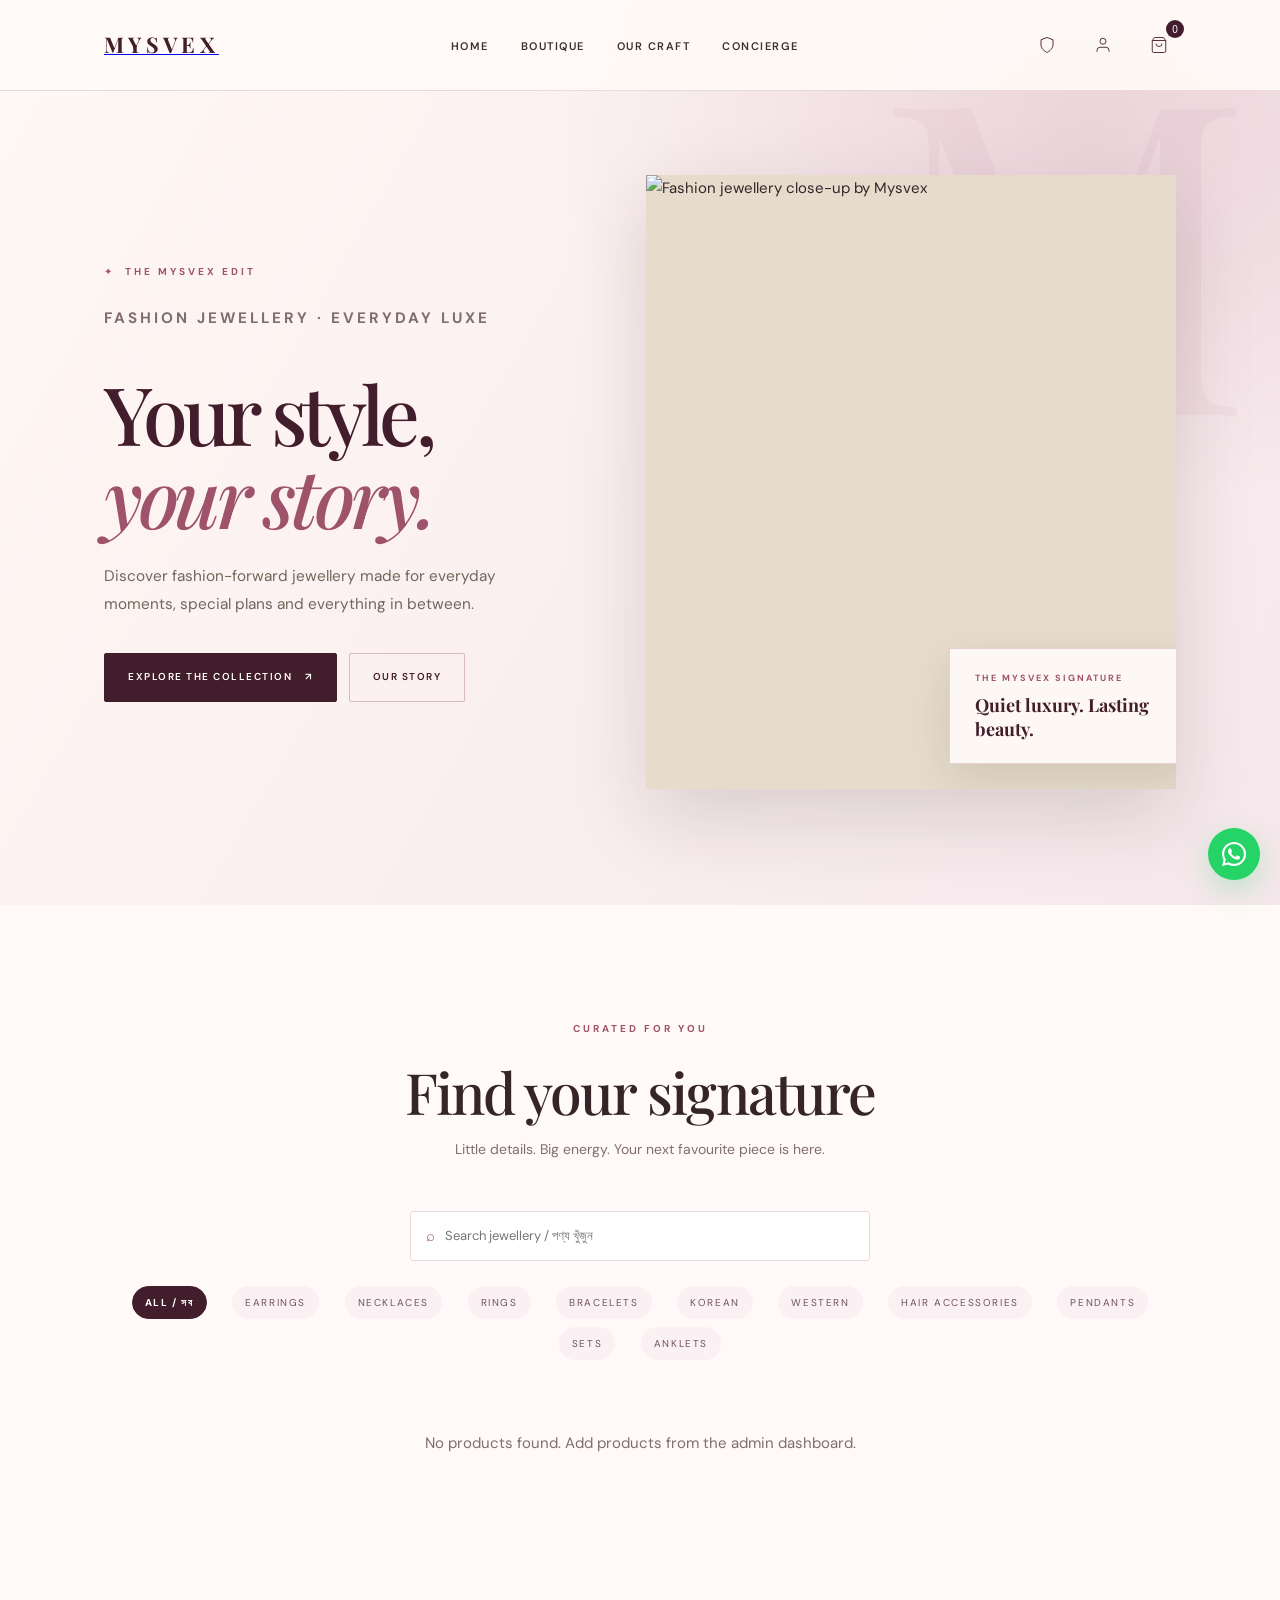
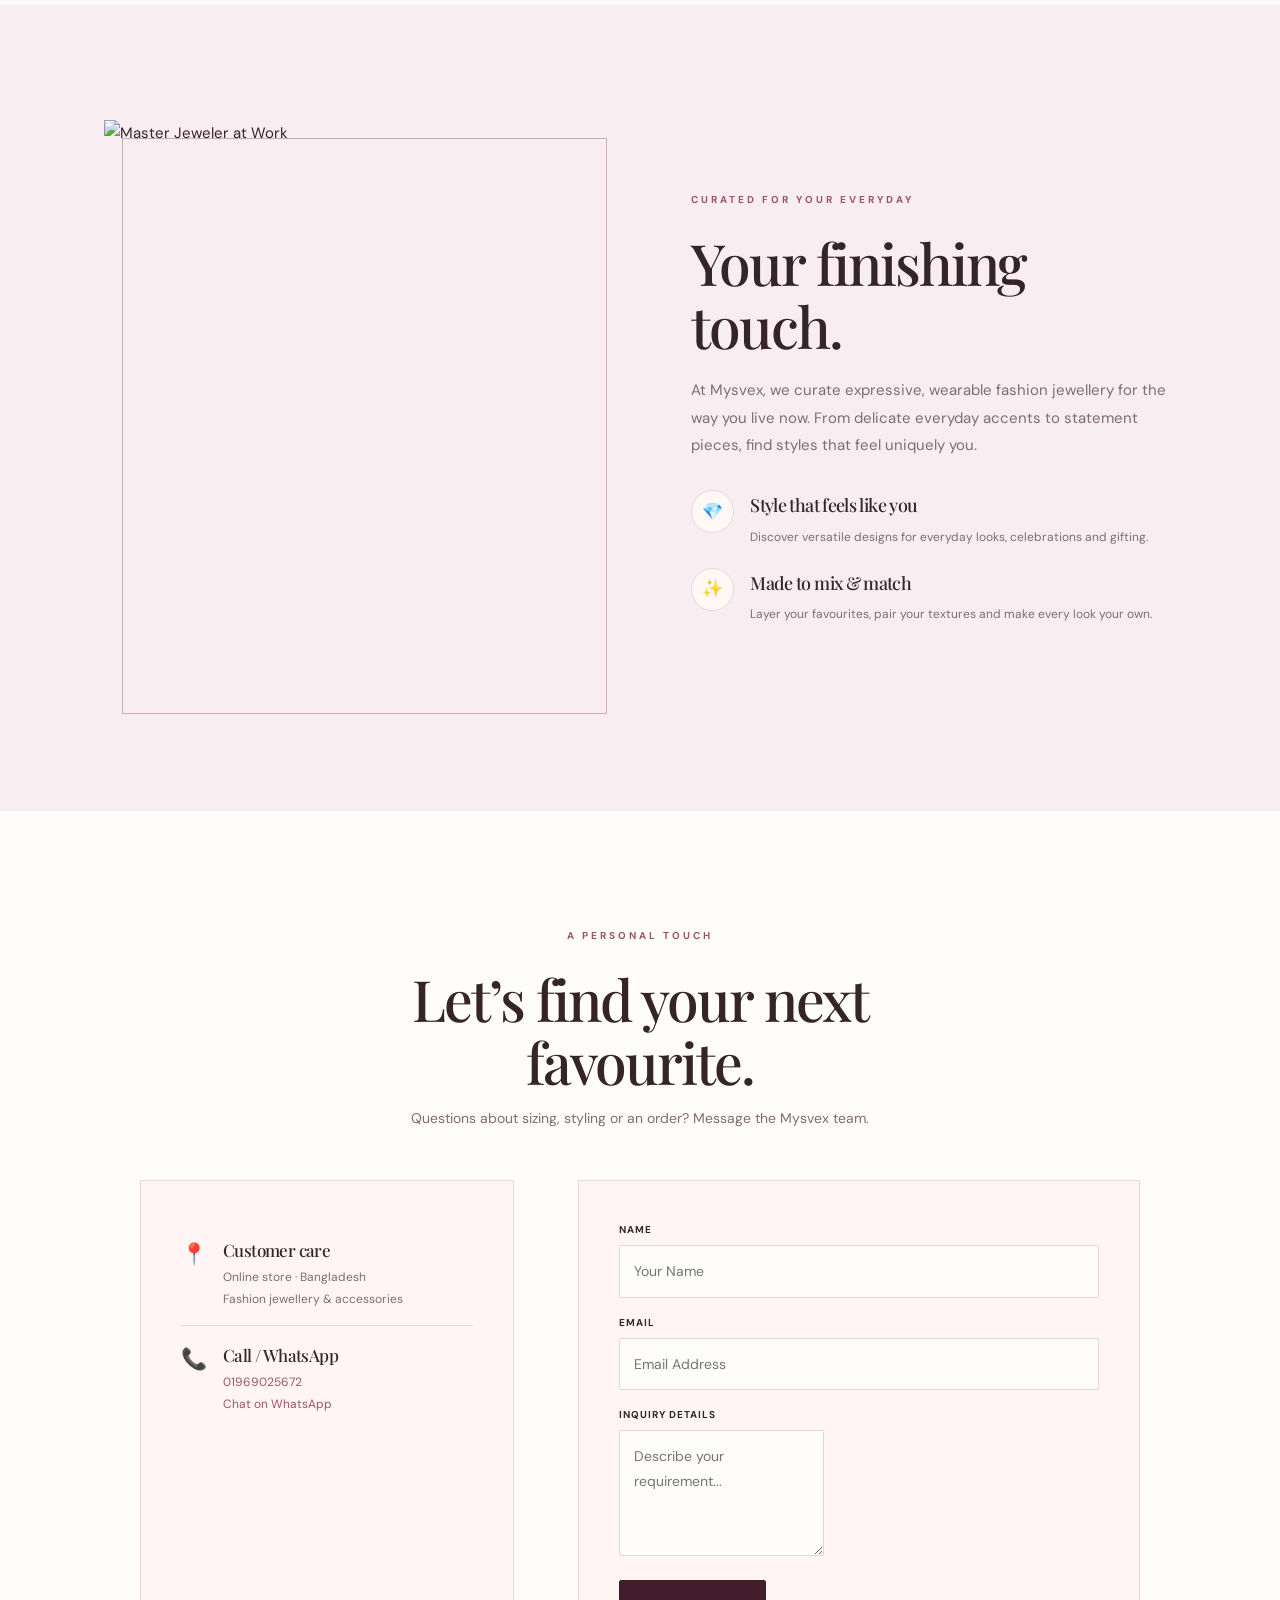
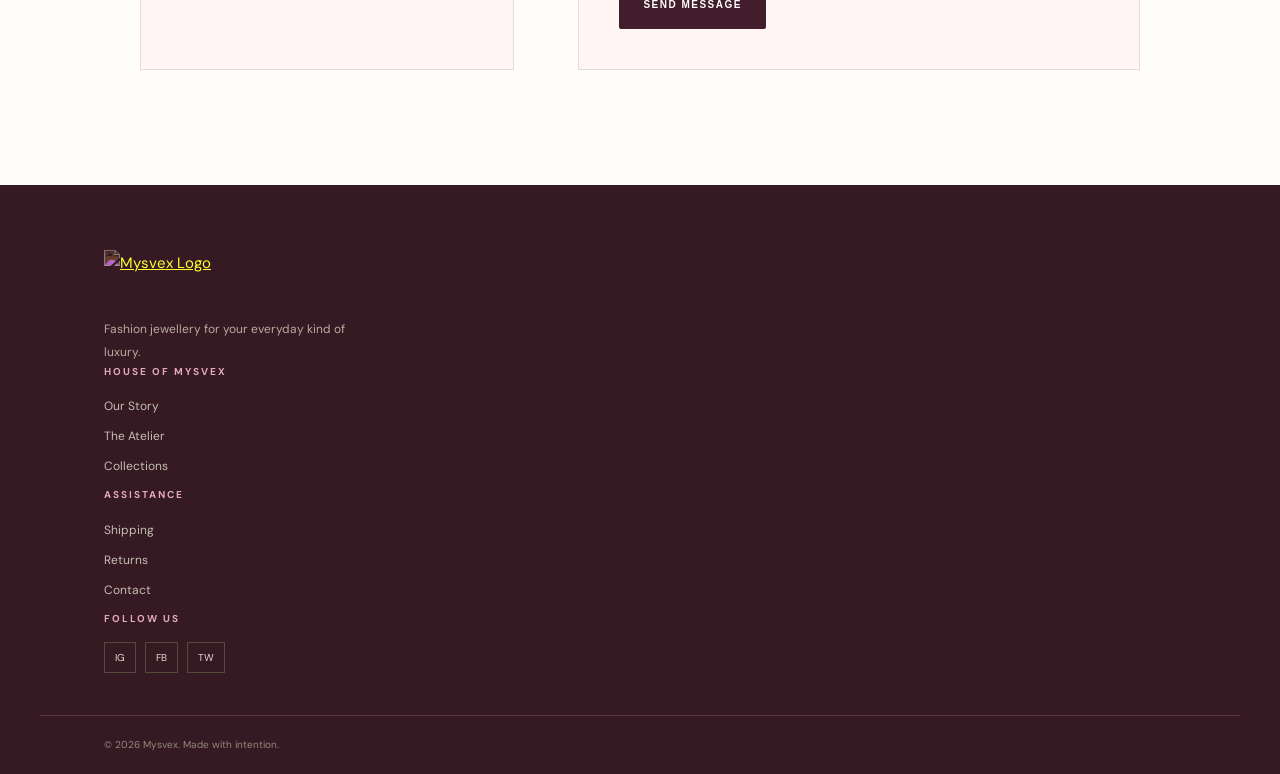
==== commit fa4c3c12: "ghkb-gyknv" ====
--- a/index.html
+++ b/index.html
@@ -15,7 +15,7 @@
 
 <meta name="theme-color" content="#17130f">
 <meta name="description" content="Discover premium mid-range fashion jewellery from Mysvex — earrings, necklaces, rings and statement accessories.">
-<link rel="icon" type="image/png" href="mysvex-logo.png">
+<link rel="icon" type="image/png" href="https://drive.google.com/file/d/1eI_ba0WFxbN51EgVUSmTFrM_XM6-rSka/view?usp=drivesdk">
 <link rel="preconnect" href="https://fonts.googleapis.com">
 <link rel="preconnect" href="https://fonts.gstatic.com" crossorigin>
 <link href="https://fonts.googleapis.com/css2?family=DM+Sans:wght@400;500;600;700&family=Playfair+Display:ital,wght@0,500;0,600;0,700;1,500;1,600&display=swap" rel="stylesheet">
@@ -28,7 +28,7 @@
 <header class="header">
     <nav class="nav container">
         <a href="#" class="logo">
-            <img src="mysvex-logo.png" alt="Mysvex Fashion Jewellery Logo">
+            <span class="logo-text">MYSVEX</span>
         </a>
         <ul class="nav-links">
             <li><a href="#home" class="nav-link">Home</a></li>
@@ -196,7 +196,7 @@
     <div class="container footer-grid">
         <div class="footer-brand">
             <a href="#" class="logo footer-logo">
-                <img src="mysvex-logo.png" alt="Mysvex Logo">
+                <img src="https://drive.google.com/file/d/1eI_ba0WFxbN51EgVUSmTFrM_XM6-rSka/view?usp=drivesdk" alt="Mysvex Logo">
             </a>
             <p>Fashion jewellery for your everyday kind of luxury.</p>
         </div>
@@ -275,6 +275,8 @@
         <div class="checkout-view">
             <button class="back-to-cart" style="background:none; border:none; cursor:pointer; font-size:0.8rem; margin-bottom:1rem;">&larr; Back to collection</button>
             <form id="checkout-form" class="checkout-form">
+                <div class="coupon-box"><label for="coupon-code">Coupon code</label><div class="coupon-entry"><input id="coupon-code" type="text" placeholder="Enter coupon code" autocomplete="off"><button type="button" id="apply-coupon" class="btn btn-outline">Apply</button></div><p id="coupon-message" aria-live="polite"></p></div>
+                <div class="checkout-totals"><div><span>Subtotal</span><strong id="checkout-subtotal">৳0.00</strong></div><div><span>Discount</span><strong id="checkout-discount">−৳0.00</strong></div><div class="grand-total"><span>Total</span><strong id="checkout-total">৳0.00</strong></div></div>
                 <div class="form-group">
                     <label for="full-name">Full Name</label>
                     <input type="text" id="full-name" required>
--- a/style.css
+++ b/style.css
@@ -251,3 +251,84 @@
 /* MYSVEX FASHION JEWELLERY — blush / burgundy / ivory brand skin */
 :root{--primary:#421d2b;--accent:#9f526c;--accent-light:#f8e9ee;--bg:#fffaf7;--bg-alt:#f8edf0;--text:#35252b;--text-muted:#806c73;--border:#ead8df;--ink:#421d2b;--cream:#fff7f2;--gold:#9f526c;--shadow:0 22px 70px rgba(66,29,43,.09)}
 body{background:#fffaf7;color:#35252b} .header{background:rgba(255,250,247,.94);border-bottom-color:#ead8df}.nav-link:after,.filter-btn.active{border-color:#9f526c}.hero{background:radial-gradient(ellipse at 85% 14%,rgba(159,82,108,.16),transparent 35%),linear-gradient(120deg,#fff8f4 0%,#f6e7ec 100%)}.hero:before{color:rgba(159,82,108,.055)}.badge,.hero-eyebrow,.section-kicker,.subheading,.hero-content .highlight,.price-container{color:#9f526c}.btn-primary{background:#421d2b;border-color:#421d2b}.btn-primary:hover{background:#9f526c;border-color:#9f526c;box-shadow:0 12px 28px rgba(159,82,108,.2)}.btn-outline{border-color:#d7b9c5;color:#421d2b}.floating-card{border-color:rgba(159,82,108,.25);background:rgba(255,250,247,.94)}.product-img{background:#f5e8ed}.about{background:#f8edf0}.about-image:after{border-color:rgba(159,82,108,.45)}.feature-icon{background:#fff8f5}.contact-info-panel,.contact-form-panel{background:#fff5f5}.form-group input:focus,.form-group textarea:focus{outline-color:#9f526c;border-color:#9f526c}.footer{background:#351923}.footer-links h4,.footer-social h4{color:#e5a9bc}.footer-bottom{border-color:#5d3946}.search-wrap{display:flex;align-items:center;gap:10px;max-width:460px;margin:0 auto 25px;padding:11px 15px;background:#fff;border:1px solid #ead8df;border-radius:3px;color:#9f526c}.search-wrap input{width:100%;min-width:0;border:0;outline:0;background:transparent;color:#421d2b;font:inherit;font-size:13px}.catalogue-tools{width:100%}.filter-tabs{row-gap:8px}.filter-btn{padding:9px 12px;border:1px solid transparent;border-radius:30px;background:#fbf0f3;color:#70545f}.filter-btn.active{background:#421d2b;color:#fff;border-color:#421d2b}.filter-btn:hover{border-color:#c48a9f}.info-card-content a{color:#9f526c;text-decoration:none}@media(max-width:680px){.search-wrap{margin-bottom:18px}.filter-tabs{gap:7px 6px}.filter-btn{padding:8px 10px;font-size:9px}.hero-image img{object-position:center}.footer{background:#351923}}
+
+
+/* Responsive fixes, coupon checkout and product sale labels */
+.logo-text{font-family:'Playfair Display',serif;font-size:1.35rem;letter-spacing:.2em;font-weight:700;color:var(--primary)}
+html{width:100%;overflow-x:clip;scroll-padding-top:90px}
+body{width:100%;max-width:100%;overflow-x:clip}
+img{max-width:100%}
+.cart-sidebar{height:100dvh;max-height:100dvh;overflow:hidden}
+.cart-content-wrapper{min-height:0;overflow-y:auto;overscroll-behavior:contain;padding-bottom:1rem}
+.cart-items{min-width:0}
+.cart-item{min-width:0}
+.cart-item img{width:64px;height:64px;object-fit:cover}
+.coupon-box{margin:1rem 0;padding:1rem;border:1px solid var(--border);border-radius:8px;background:#fff}
+.coupon-box label{display:block;font-weight:600;font-size:.8rem;margin-bottom:.5rem}
+.coupon-entry{display:flex;gap:.5rem;min-width:0}
+.coupon-entry input{width:100%;min-width:0;padding:.7rem;border:1px solid var(--border);border-radius:5px}
+.coupon-entry .btn{padding:.65rem .9rem;letter-spacing:0;white-space:nowrap}
+#coupon-message{font-size:.75rem;margin-top:.5rem}
+.coupon-success{color:#18794e}.coupon-error{color:#b42318}
+.checkout-totals{padding:.75rem 1rem;background:#faf9f6;border-radius:8px;margin:1rem 0}
+.checkout-totals>div{display:flex;justify-content:space-between;gap:1rem;padding:.35rem 0;font-size:.82rem}
+.checkout-totals .grand-total{border-top:1px solid var(--border);margin-top:.3rem;padding-top:.7rem;font-size:1rem}
+.discount-badge{position:absolute;top:12px;left:12px;background:#a73c32;color:white;padding:.4rem .55rem;font-size:.68rem;font-weight:700;border-radius:3px;z-index:2}
+.price-container del{color:#888;font-weight:400;margin-right:.4rem}
+.product-add-mobile{display:none;margin-top:.7rem;padding:.55rem .8rem;font-size:.65rem}
+.product-placeholder{height:100%;display:grid;place-items:center;color:#b08d57;background:#f6f2eb;letter-spacing:.2em}
+.empty-products{text-align:center;padding:2rem;color:var(--text-muted);grid-column:1/-1}
+.modal-overlay{padding:16px;overflow-y:auto}
+.auth-card,.product-modal-content,.admin-panel{max-width:100%;max-height:calc(100dvh - 32px);overflow-y:auto}
+@media(max-width:768px){
+ .container{padding-left:16px;padding-right:16px}
+ .section{padding:64px 0}
+ .header{padding:.65rem 0;background:rgba(255,255,255,.97)}
+ .nav{gap:10px}.logo-text{font-size:1rem;letter-spacing:.12em}
+ .nav-actions{gap:.75rem}.icon-btn svg{width:20px;height:20px}
+ .nav-links{display:none;position:absolute;top:100%;left:0;right:0;background:#fff;padding:1rem 20px 1.2rem;box-shadow:0 12px 20px #00000010;flex-direction:column;gap:1rem}
+ .nav-links.mobile-open{display:flex}
+ .mobile-menu-btn{display:flex;flex-direction:column;gap:4px;background:none;border:0;padding:6px}
+ .mobile-menu-btn span{display:block;width:20px;height:2px;background:currentColor}
+ .hero{min-height:auto;padding:105px 0 40px}
+ .hero-grid{grid-template-columns:1fr;gap:28px}
+ .hero-content h1{font-size:clamp(2.1rem,9vw,3rem)}
+ .hero-content p{margin-bottom:1.5rem}
+ .hero-btns{flex-wrap:wrap;gap:.65rem}.hero-btns .btn{padding:.8rem 1rem;letter-spacing:1px}
+ .hero-image img{height:min(65vw,360px)}
+ .floating-card{left:10px;bottom:10px;padding:.8rem}
+ .floating-card p{font-size:.9rem}
+ .section-header{margin-bottom:2rem}.section-header h2{font-size:1.8rem}
+ .filter-tabs{justify-content:flex-start;overflow-x:auto;white-space:nowrap;padding-bottom:.6rem;gap:.35rem}
+ .filter-btn{flex:0 0 auto;padding:.5rem .75rem;letter-spacing:.5px}
+ .product-grid{grid-template-columns:repeat(2,minmax(0,1fr));gap:12px}
+ .product-img{height:auto;aspect-ratio:4/5}
+ .product-info{padding:.65rem .35rem}.product-info h3{font-size:.85rem;overflow-wrap:anywhere}
+ .product-info p{font-size:.68rem}
+ .add-to-cart-btn{opacity:1;transform:none;width:34px;height:34px;right:8px;bottom:8px}
+ .product-add-mobile{display:inline-flex}
+ .about-grid,.contact-grid{grid-template-columns:1fr;gap:24px}
+ .form-row{grid-template-columns:1fr}
+ .cart-sidebar{width:100%;max-width:100%;right:-105%}
+ .cart-sidebar.open{right:0}
+ .cart-header{padding:1rem}
+ .cart-content-wrapper{padding:0 1rem 1rem}
+ .cart-footer{padding:1rem;flex-shrink:0}
+ .checkout-form input,.checkout-form textarea{width:100%;min-width:0}
+ .checkout-view,.success-view{padding:0 .1rem}
+ .success-details-card{overflow-wrap:anywhere}
+ .p-detail-grid{grid-template-columns:1fr}
+ .p-detail-image img{min-height:0;height:42vh;max-height:300px}
+ .p-detail-info{padding:1.25rem}
+ .product-modal-content{width:100%;border-radius:10px}
+ .auth-card{width:100%;padding:1.25rem}
+ .stats-grid{grid-template-columns:repeat(2,minmax(0,1fr))!important}
+}
+@media(max-width:380px){
+ .container{padding-left:12px;padding-right:12px}
+ .nav-actions{gap:.5rem}
+ .product-grid{gap:8px}
+ .product-info h3{font-size:.78rem}
+ .hero-btns .btn{font-size:.62rem}
+ .coupon-entry{flex-wrap:wrap}.coupon-entry .btn{width:100%}
+}
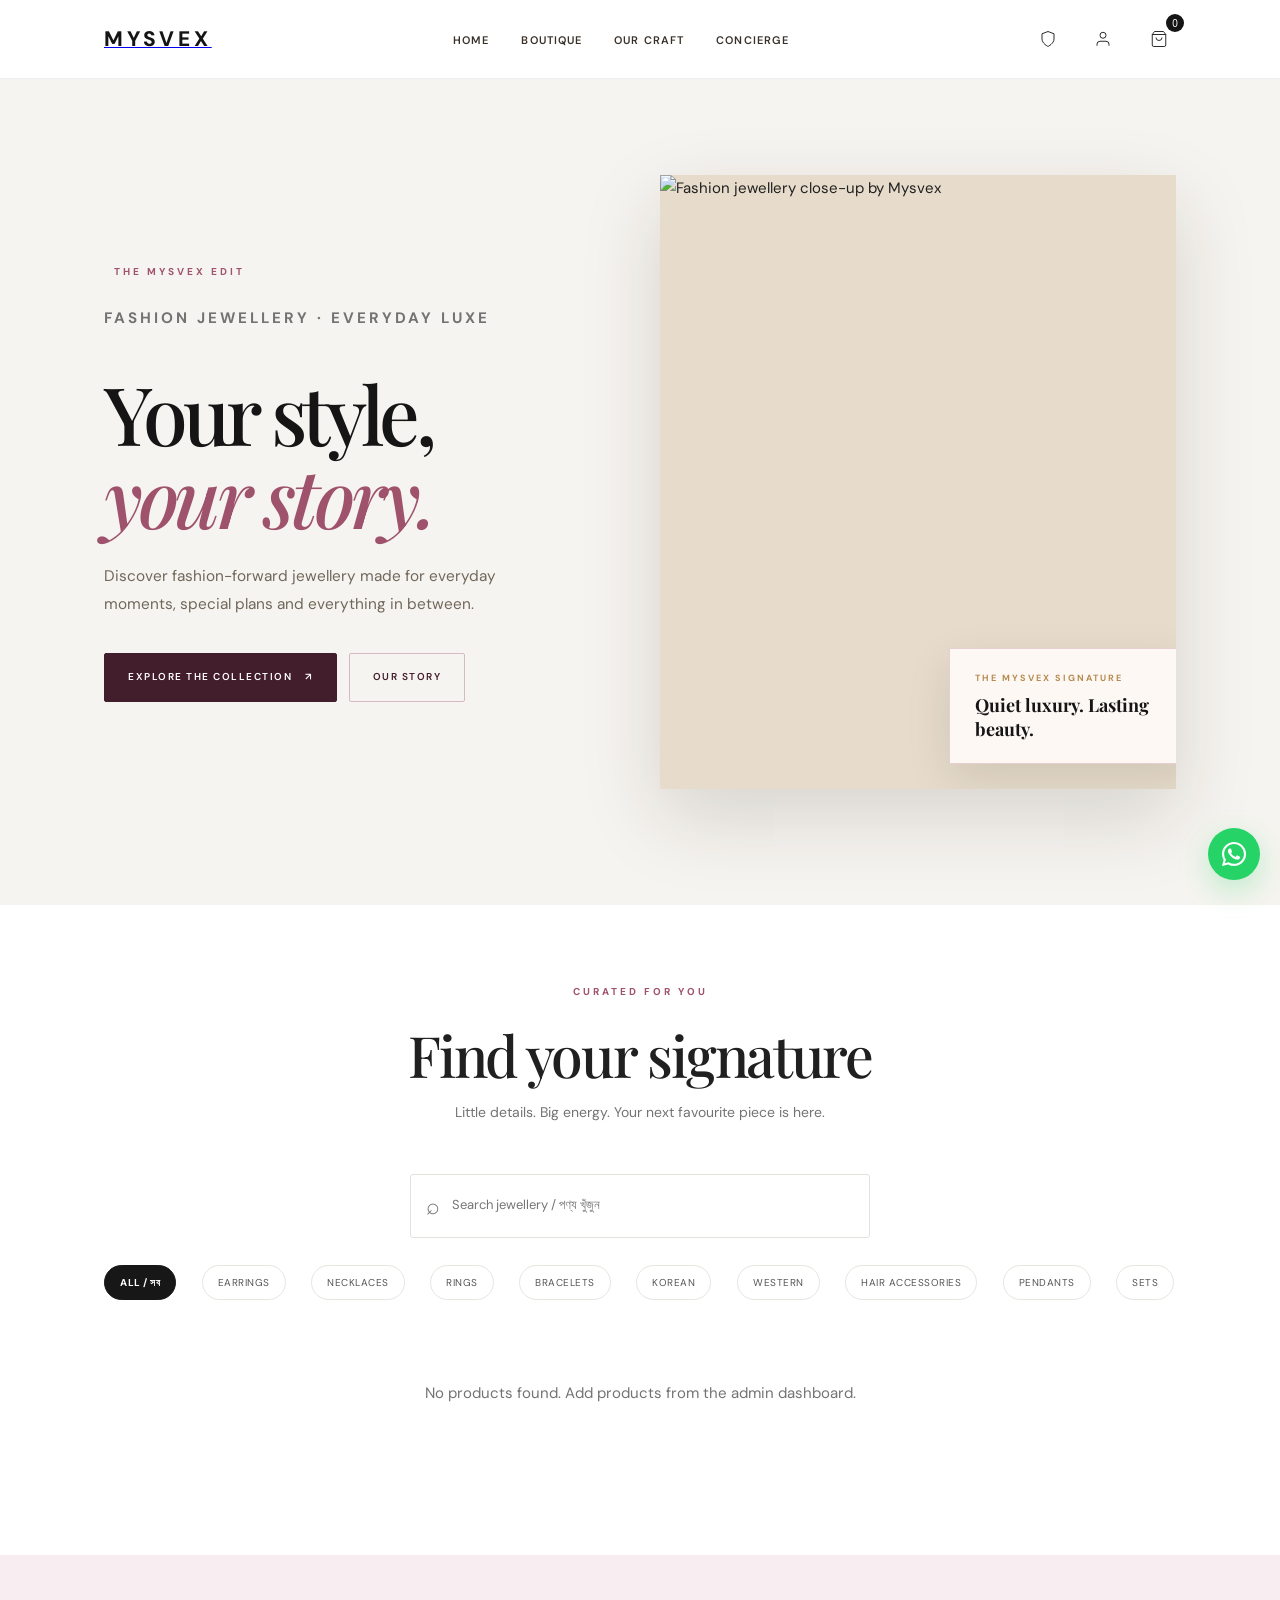
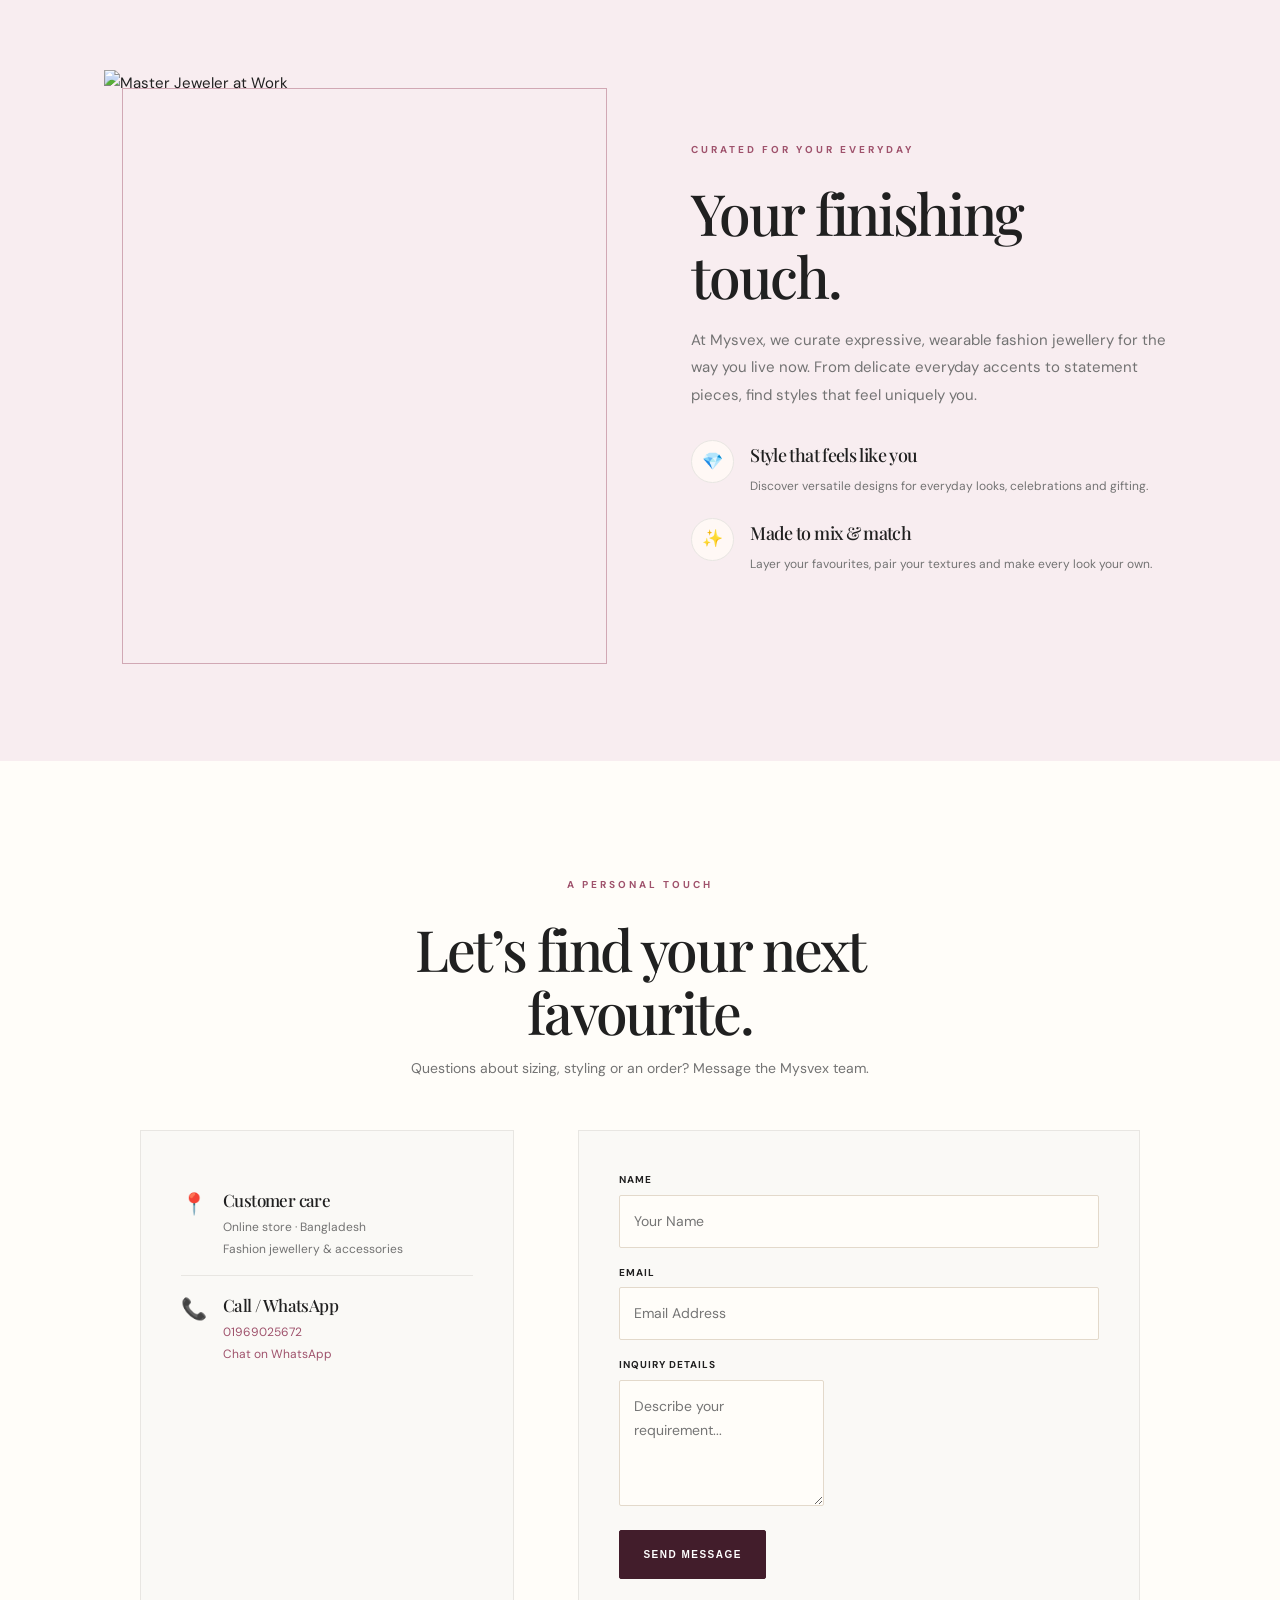
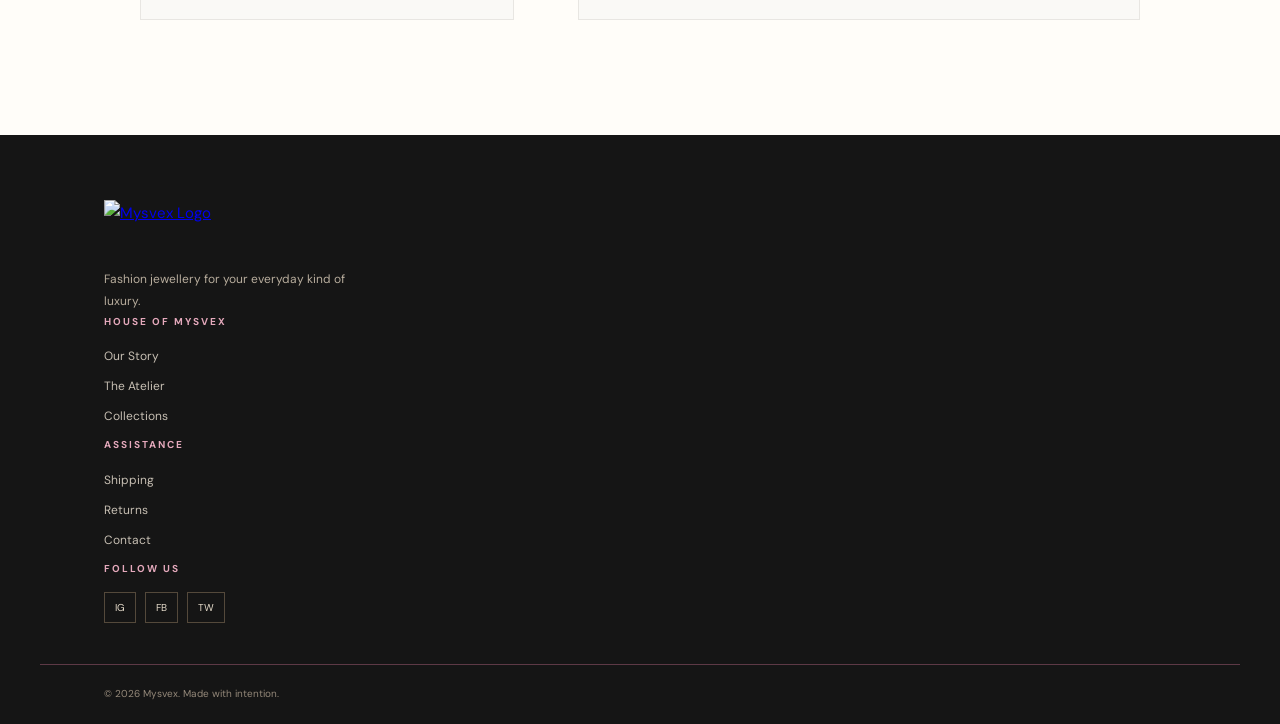
==== commit 5b528285: "ffffkkh-gjgigh" ====
--- a/index.html
+++ b/index.html
@@ -11,10 +11,10 @@
   content="width=device-width, initial-scale=1.0"
 >
 
-<title>Mysvex — Fashion Jewellery | Everyday Elegance</title>
+<title>MYSVEX — Fashion Jewellery | Everyday Elegance</title>
 
 <meta name="theme-color" content="#17130f">
-<meta name="description" content="Discover premium mid-range fashion jewellery from Mysvex — earrings, necklaces, rings and statement accessories.">
+<meta name="description" content="Shop modern fashion jewellery at MYSVEX — earrings, necklaces, rings, anklets and everyday statement pieces.">
 <link rel="icon" type="image/png" href="https://drive.google.com/file/d/1eI_ba0WFxbN51EgVUSmTFrM_XM6-rSka/view?usp=drivesdk">
 <link rel="preconnect" href="https://fonts.googleapis.com">
 <link rel="preconnect" href="https://fonts.gstatic.com" crossorigin>
@@ -435,49 +435,64 @@
     </div>
 </div>
 
-<div id="auth-modal" class="modal-overlay">
-    <div class="auth-card">
-        <button class="modal-close">&times;</button>
-        <div class="auth-logo-header">
-            <img src="https://uaverzpqtgxcubqthmnx.supabase.co/storage/v1/object/sign/uploads/5136f065-a2ab-4e69-acf1-f25b643da5f3/ba68adc1-408e-482e-8cf1-8fc05863558e/4dbbd054-04ec-47e4-ad3f-c236814fcd37-file_00000000f2f48210b9d5de90c52b5844.png?token=eyJraWQiOiI5YjgxYmQxYy02MDczLTQ3NDItYTNlNy05YzkzNWFkZTVjMjUiLCJhbGciOiJIUzI1NiJ9.eyJ1cmwiOiJ1cGxvYWRzLzUxMzZmMDY1L--f25b643da5f3/ba68adc1-408e-482e-8cf1-8fc05863558e/4dbbd054-04ec-47e4-ad3f-c236814fcd37-file_00000000f2f48210b9d5de90c52b5844.png?token=eyJraWQiOiI5YjgxYmQxYy02MDczLTQ3NDItYTNlNy05YzkzNWFkZTVjMjUiLCJhbGciOiJIUzI1NiJ9.[base64].H66TRAWqTm-WEej4t3HD4_xE2eFgMF8Qkmp7enX6hIE" alt="Mysvex Logo">
-            <p id="auth-message-notice" style="color: var(--accent); font-size: 0.75rem; display: none; margin-top: 10px;">Login to confirm your order.</p>
-        </div>
-        
-        <div class="auth-tabs">
-            <button class="auth-tab active" data-tab="login">Sign In</button>
-            <button class="auth-tab" data-tab="register">Register</button>
-        </div>
-
-        <div class="auth-forms">
-            <form id="login-form" class="auth-form-content active">
-                <div class="form-group">
-                    <label>Email</label>
-                    <input type="email" id="l-email" placeholder="client@example.com" required>
-                </div>
-                <div class="form-group">
-                    <label>Password</label>
-                    <input type="password" id="l-pass" placeholder="••••••••" required>
-                </div>
-                <button type="submit" class="btn btn-primary w-100">Login</button>
-            </form>
-
-            <form id="register-form" class="auth-form-content">
-                <div class="form-group">
-                    <label>Full Name</label>
-                    <input type="text" id="r-name" placeholder="Name" required>
-                </div>
-                <div class="form-group">
-                    <label>Email</label>
-                    <input type="email" id="r-email" placeholder="email@example.com" required>
-                </div>
-                <div class="form-group">
-                    <label>Password</label>
-                    <input type="password" id="r-pass" placeholder="Create Password" required>
-                </div>
-                <button type="submit" class="btn btn-primary w-100">Create Account</button>
-            </form>
-        </div>
-        <div id="auth-error-msg" style="display: none; color: #ef4444; font-size: 0.8rem; text-align: center; margin-top: 1rem;">Invalid credentials.</div>
+<div id="auth-modal" class="modal-overlay auth-modal-redesign">
+    <div class="auth-card auth-card-redesign">
+        <button class="modal-close" type="button" aria-label="Close">&times;</button>
+        <aside class="auth-visual">
+            <div class="auth-visual-brand">MYSVEX<span>®</span></div>
+            <div class="auth-visual-copy">
+                <span class="auth-overline">THE EVERYDAY LUXE EDIT</span>
+                <h2>A little detail.<br><em>A lot of you.</em></h2>
+                <p>Discover pieces that make every moment feel special.</p>
+            </div>
+            <div class="auth-visual-bottom">JEWELLERY · STYLE · YOU</div>
+        </aside>
+        <div class="auth-form-side">
+            <div class="auth-logo-header">
+                <div class="auth-wordmark">MYSVEX</div>
+                <p class="auth-welcome">YOUR STYLE, YOUR STORY.</p>
+                <p id="auth-message-notice" class="auth-notice" style="display:none;">Login to confirm your order.</p>
+            </div>
+            <div class="auth-tabs" role="tablist" aria-label="Account access">
+                <button class="auth-tab active" type="button" data-tab="login" role="tab" aria-selected="true">Sign in</button>
+                <button class="auth-tab" type="button" data-tab="register" role="tab" aria-selected="false">Create account</button>
+            </div>
+            <div class="auth-forms">
+                <form id="login-form" class="auth-form-content active">
+                    <div class="auth-intro"><h3>Welcome back</h3><p>Sign in to continue your MYSVEX experience.</p></div>
+                    <div class="form-group">
+                        <label for="l-email">Email address</label>
+                        <input type="email" id="l-email" placeholder="you@example.com" autocomplete="email" required>
+                    </div>
+                    <div class="form-group">
+                        <label for="l-pass">Password</label>
+                        <div class="password-field"><input type="password" id="l-pass" placeholder="Enter your password" autocomplete="current-password" required><button type="button" class="password-toggle" data-password-target="l-pass" aria-label="Show password">Show</button></div>
+                    </div>
+                    <button type="submit" class="btn btn-primary w-100 auth-submit">Sign in <span aria-hidden="true">↗</span></button>
+                    <p class="auth-switch-copy">New to MYSVEX? <button type="button" data-tab="register">Create an account</button></p>
+                </form>
+                <form id="register-form" class="auth-form-content">
+                    <div class="auth-intro"><h3>Create your account</h3><p>Join us and keep your favourites close.</p></div>
+                    <div class="form-group">
+                        <label for="r-name">Full name</label>
+                        <input type="text" id="r-name" placeholder="Your full name" autocomplete="name" required>
+                    </div>
+                    <div class="form-group">
+                        <label for="r-email">Email address</label>
+                        <input type="email" id="r-email" placeholder="you@example.com" autocomplete="email" required>
+                    </div>
+                    <div class="form-group">
+                        <label for="r-pass">Create password</label>
+                        <div class="password-field"><input type="password" id="r-pass" placeholder="At least 6 characters" autocomplete="new-password" minlength="6" required><button type="button" class="password-toggle" data-password-target="r-pass" aria-label="Show password">Show</button></div>
+                    </div>
+                    <button type="submit" class="btn btn-primary w-100 auth-submit">Create account <span aria-hidden="true">↗</span></button>
+                    <p class="auth-terms">By creating an account, you agree to shop with MYSVEX responsibly.</p>
+                    <p class="auth-switch-copy">Already have an account? <button type="button" data-tab="login">Sign in</button></p>
+                </form>
+            </div>
+            <div id="auth-error-msg" class="auth-error-msg" style="display:none;" role="alert">Unable to continue. Please check your details and try again.</div>
+            <div class="auth-secure-note"><span aria-hidden="true">♢</span> A thoughtful shopping experience, made for you.</div>
+        </div>
     </div>
 </div>
 
@@ -522,6 +537,33 @@
 <script src="supabase-config.js"></script>
 <script src="script.js"></script>
 <script src="supabase-integration.js"></script>
+<script>
+/* Small auth presentation helpers; existing authentication handlers remain unchanged. */
+document.addEventListener('click', function(event) {
+  const toggle = event.target.closest('[data-password-target]');
+  if (toggle) {
+    const field = document.getElementById(toggle.getAttribute('data-password-target'));
+    if (field) {
+      const reveal = field.type === 'password';
+      field.type = reveal ? 'text' : 'password';
+      toggle.textContent = reveal ? 'Hide' : 'Show';
+      toggle.setAttribute('aria-label', reveal ? 'Hide password' : 'Show password');
+    }
+  }
+  const switcher = event.target.closest('.auth-switch-copy button[data-tab]');
+  if (switcher) {
+    const tab = switcher.getAttribute('data-tab');
+    document.querySelectorAll('#auth-modal .auth-tab').forEach(function(button) {
+      const active = button.getAttribute('data-tab') === tab;
+      button.classList.toggle('active', active);
+      button.setAttribute('aria-selected', active ? 'true' : 'false');
+    });
+    document.querySelectorAll('#auth-modal .auth-form-content').forEach(function(form) {
+      form.classList.toggle('active', form.id === (tab === 'register' ? 'register-form' : 'login-form'));
+    });
+  }
+});
+</script>
 
 </body>
 
--- a/style.css
+++ b/style.css
@@ -332,3 +332,110 @@
  .hero-btns .btn{font-size:.62rem}
  .coupon-entry{flex-wrap:wrap}.coupon-entry .btn{width:100%}
 }
+
+
+/* =========================================================
+   MYSVEX SHOP EXPERIENCE UPDATE — Onfire-inspired ecommerce
+   Keeps existing IDs and cart/product interactions intact.
+   ========================================================= */
+:root{
+ --primary:#151515;--ink:#151515;--accent:#b58b50;--gold:#b58b50;
+ --bg:#fff;--bg-alt:#f7f7f5;--text:#222;--text-muted:#737373;
+ --border:#e8e6e2;--accent-light:#fbf7f0;
+}
+body{background:#fff;color:#202020}
+.header{background:rgba(255,255,255,.97);border-bottom:1px solid #efefef;padding:12px 0}
+.header.scrolled{padding:8px 0;background:rgba(255,255,255,.98)}
+.logo-text{font-family:'DM Sans',sans-serif;font-weight:800;letter-spacing:.18em;font-size:21px;color:#151515}
+.nav-link{font-size:11px;letter-spacing:1.1px}
+.hero{background:#f6f4f0}
+.hero:before{content:none}
+.hero-grid{grid-template-columns:.95fr 1.05fr}
+.hero-image img{filter:none}
+.badge:before{content:''}
+.section-header h2,.about-content h2{letter-spacing:-.04em}
+.collection{padding-top:78px}
+.catalogue-tools{max-width:520px;margin:0 auto 24px}
+.search-wrap{display:flex;align-items:center;gap:12px;border:1px solid #e4e1dc;background:#fff;padding:11px 15px;min-height:46px}
+.search-wrap span{font-size:23px;color:#777}
+.search-wrap input{border:0!important;outline:0!important;width:100%;background:transparent!important;font:inherit;font-size:13px!important;padding:0!important}
+.filter-tabs{justify-content:flex-start;overflow-x:auto;flex-wrap:nowrap;padding:2px 0 10px;scrollbar-width:thin}
+.filter-btn{white-space:nowrap;flex:0 0 auto;border:1px solid #e8e5df;padding:10px 15px;background:#fff;color:#555;letter-spacing:.5px;font-size:10px}
+.filter-btn.active{background:#171717;color:#fff;border-color:#171717}
+.product-grid{grid-template-columns:repeat(4,minmax(0,1fr));gap:30px 18px}
+.product-card{border:1px solid #f0efec;transition:transform .25s ease,box-shadow .25s ease}
+.product-card:hover{transform:translateY(-3px);box-shadow:0 12px 32px rgba(0,0,0,.07)}
+.product-img{aspect-ratio:4/4.6;background:#f5f4f1}
+.product-info{padding:15px 14px 18px}
+.product-info h3{font-family:'DM Sans',sans-serif;font-size:14px;font-weight:600;letter-spacing:0;line-height:1.45}
+.product-info p{font-size:12px}
+.price-container{color:#171717;font-size:14px;font-weight:700}
+.price-old{text-decoration:line-through;color:#999;margin-right:8px;font-size:.85em}
+.add-to-cart-btn{border:1px solid #e8e5df}
+.add-to-cart-btn:hover{background:#171717;color:#fff}
+.contact-info-panel,.contact-form-panel{background:#faf9f6}
+.footer{background:#151515}
+.footer-logo img{filter:none;mix-blend-mode:normal}
+.auth-modal-redesign{padding:18px;background:rgba(15,15,15,.68);backdrop-filter:blur(10px)}
+.auth-card-redesign{max-width:900px;width:min(900px,100%);padding:0;display:grid;grid-template-columns:.86fr 1.14fr;overflow:hidden;border-radius:8px;max-height:min(780px,94dvh);overflow-y:auto;background:#fff;box-shadow:0 28px 90px rgba(0,0,0,.28)}
+.auth-card-redesign>.modal-close{top:15px;right:17px;color:#555;background:rgba(255,255,255,.85);width:34px;height:34px;border-radius:50%;font-size:24px;line-height:1}
+.auth-visual{min-height:570px;position:relative;display:flex;flex-direction:column;justify-content:space-between;padding:34px;color:#fff;background:linear-gradient(180deg,rgba(17,15,12,.12),rgba(17,15,12,.78)),url('https://images.unsplash.com/photo-1617038220319-276d3cfab638?auto=format&fit=crop&q=90&w=1000') center/cover}
+.auth-visual:after{content:'';position:absolute;inset:16px;border:1px solid rgba(255,255,255,.35);pointer-events:none}
+.auth-visual-brand{font-family:'DM Sans',sans-serif;font-weight:800;letter-spacing:.2em;font-size:21px;position:relative;z-index:1}
+.auth-visual-brand span{font-size:9px;vertical-align:top;margin-left:3px}
+.auth-visual-copy{position:relative;z-index:1;padding:20px 0}
+.auth-overline{font:700 9px 'DM Sans',sans-serif;letter-spacing:2px;color:#e3c99f}
+.auth-visual-copy h2{font-size:clamp(36px,4vw,53px);font-weight:500;line-height:1.06;letter-spacing:-.04em;margin:18px 0}
+.auth-visual-copy h2 em{font-weight:500;color:#e0c39a}
+.auth-visual-copy p{font-size:13px;max-width:260px;color:#f0ece6;line-height:1.8}
+.auth-visual-bottom{position:relative;z-index:1;font-size:9px;letter-spacing:2.5px;color:#e6d7c3}
+.auth-form-side{padding:48px clamp(24px,4.2vw,54px) 24px;display:flex;flex-direction:column;justify-content:center;min-width:0}
+.auth-form-side .auth-logo-header{margin:0 0 25px;text-align:left}
+.auth-wordmark{font:800 20px 'DM Sans',sans-serif;letter-spacing:.24em;color:#171717}
+.auth-welcome{font:700 9px 'DM Sans',sans-serif;letter-spacing:2px;color:#a5814d;margin-top:8px}
+.auth-notice{font-size:12px;color:#946d36;margin-top:10px}
+.auth-form-side .auth-tabs{border-bottom:1px solid #e9e5df;margin-bottom:25px;gap:24px}
+.auth-form-side .auth-tab{flex:0 0 auto;padding:0 0 13px;font-size:11px;letter-spacing:.5px;text-align:left;border-bottom:2px solid transparent;color:#8a8781}
+.auth-form-side .auth-tab.active{color:#171717;border-color:#b58b50}
+.auth-intro{margin-bottom:23px}
+.auth-intro h3{font-size:28px;line-height:1.2;font-weight:500;letter-spacing:-.03em;margin-bottom:7px}
+.auth-intro p{font-size:12px;color:#777;line-height:1.7}
+.auth-form-side .form-group{margin-bottom:17px}
+.auth-form-side .form-group label{font-size:10px;letter-spacing:.6px;text-transform:none;margin-bottom:7px;color:#383838}
+.auth-form-side .form-group input{height:47px;border:1px solid #dedbd5;border-radius:3px;padding:0 13px;background:#fff;font:13px 'DM Sans',sans-serif;transition:border-color .2s,box-shadow .2s}
+.auth-form-side .form-group input:focus{outline:none;border-color:#b58b50;box-shadow:0 0 0 3px rgba(181,139,80,.11)}
+.password-field{position:relative}
+.password-field input{padding-right:58px!important}
+.password-toggle{position:absolute;right:10px;top:50%;transform:translateY(-50%);border:0;background:none;color:#8c7049;font:700 10px 'DM Sans',sans-serif;cursor:pointer;padding:8px}
+.auth-submit{min-height:48px;justify-content:space-between;padding:0 17px;margin-top:5px;border-radius:3px;font-size:10px}
+.auth-switch-copy{text-align:center;font-size:11px;color:#777;margin:19px 0 0}
+.auth-switch-copy button{border:0;background:none;color:#916b3b;font:700 11px 'DM Sans',sans-serif;text-decoration:underline;text-underline-offset:3px;cursor:pointer}
+.auth-terms{text-align:center;font-size:10px;color:#888;line-height:1.7;margin-top:13px}
+.auth-error-msg{padding:10px 12px;background:#fff2f0;color:#bd3e31;border:1px solid #f3d0cb;border-radius:3px;font-size:11px!important}
+.auth-secure-note{border-top:1px solid #eeeae4;padding-top:17px;margin-top:24px;color:#888;font-size:10px;text-align:center}
+.auth-secure-note span{color:#b58b50;margin-right:5px}
+@media(max-width:1000px){.product-grid{grid-template-columns:repeat(3,minmax(0,1fr))}}
+@media(max-width:760px){
+ .hero-grid{grid-template-columns:1fr}
+ .product-grid{grid-template-columns:repeat(2,minmax(0,1fr));gap:18px 12px}
+ .auth-card-redesign{grid-template-columns:1fr;max-width:470px;max-height:94dvh}
+ .auth-visual{min-height:190px;padding:23px 25px;background-position:center 43%}
+ .auth-visual:after{inset:9px}
+ .auth-visual-copy{padding:12px 0 5px}
+ .auth-visual-copy h2{font-size:34px;margin:8px 0}
+ .auth-visual-copy p{display:none}
+ .auth-overline{font-size:8px}
+ .auth-visual-bottom{font-size:8px}
+ .auth-form-side{padding:28px 25px 22px}
+ .auth-form-side .auth-logo-header{margin-bottom:18px}
+ .auth-intro h3{font-size:25px}
+}
+@media(max-width:420px){
+ .auth-modal-redesign{padding:8px}
+ .auth-visual{min-height:160px;padding:18px 20px}
+ .auth-visual-copy h2{font-size:29px}
+ .auth-form-side{padding:23px 19px 18px}
+ .auth-form-side .auth-tabs{margin-bottom:20px}
+ .product-info h3{font-size:13px}
+ .product-info{padding:11px 9px 14px}
+}
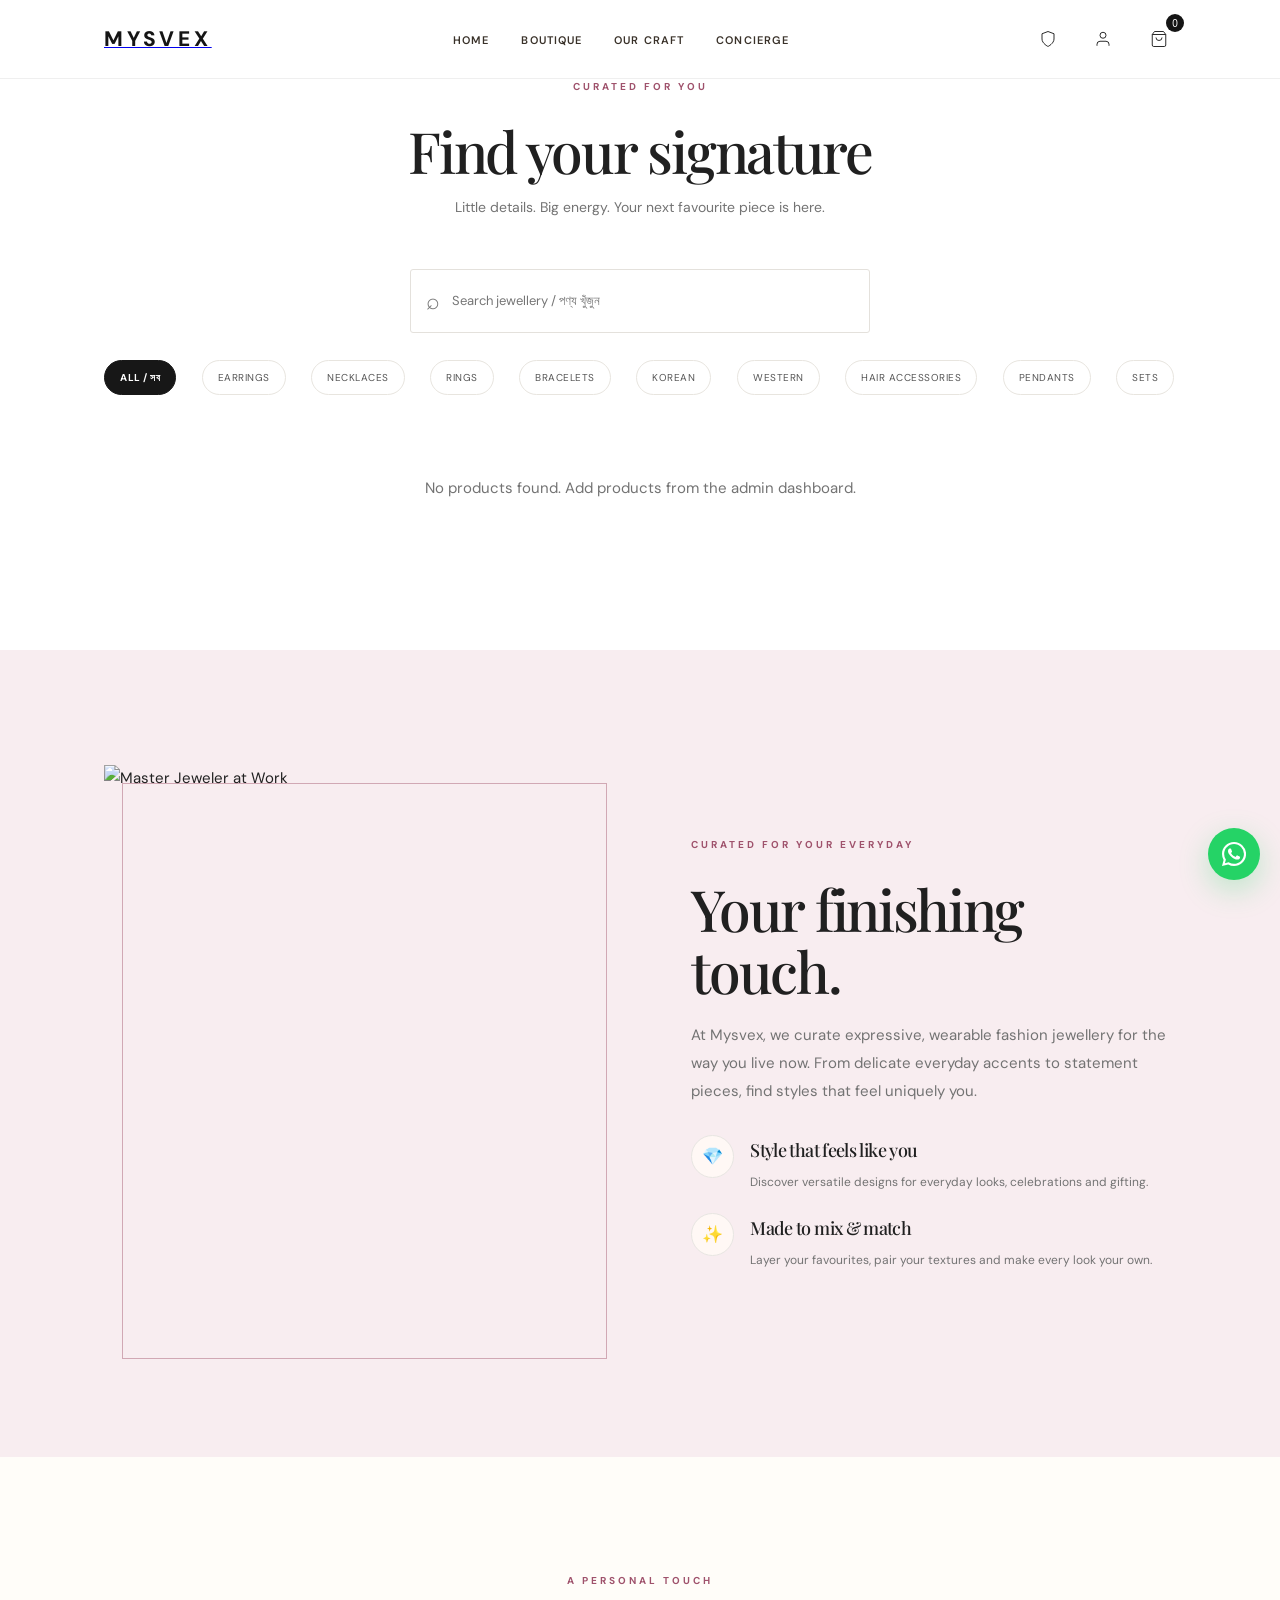
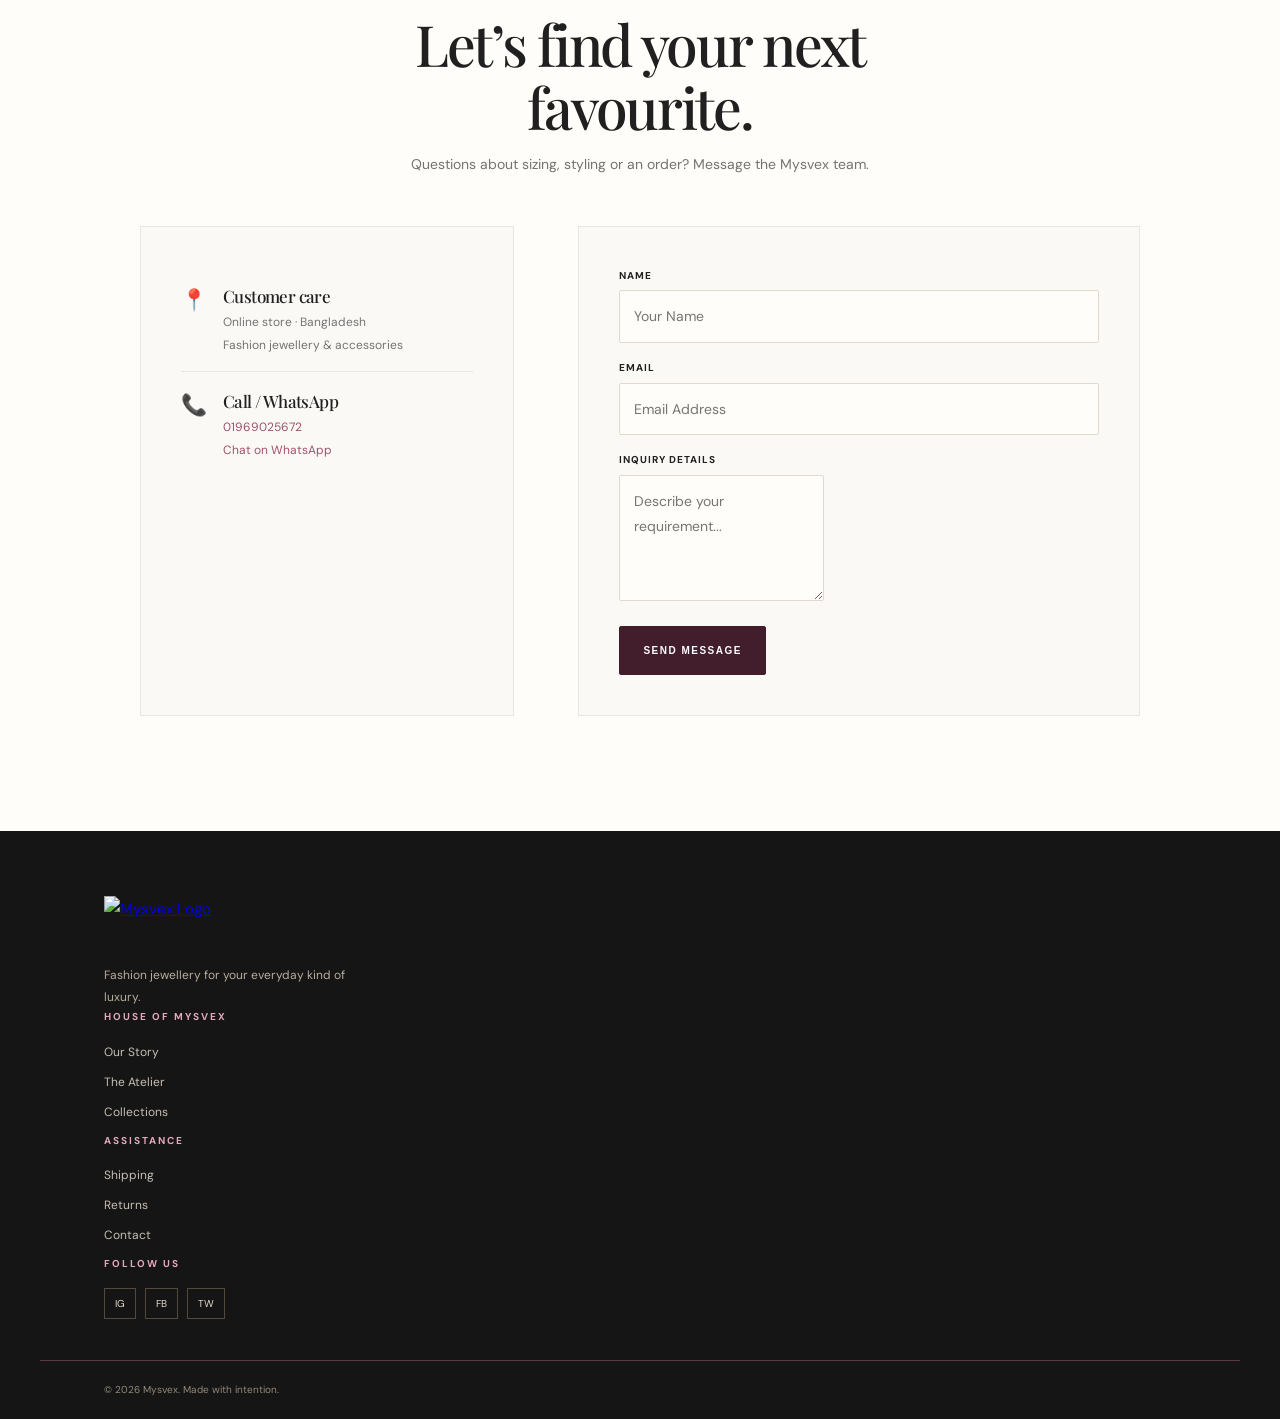
==== commit ce84f681: "hhgigjg-hkkffff" ====
--- a/index.html
+++ b/index.html
@@ -58,29 +58,6 @@
 </header>
 
 <main>
-    <section id="home" class="hero">
-        <div class="container hero-grid">
-            <div class="hero-content">
-                <div class="badge">THE MYSVEX EDIT</div>
-                <p class="hero-eyebrow">FASHION JEWELLERY · EVERYDAY LUXE</p>
-                <h1>Your style, <span class="highlight">your story.</span></h1>
-                <p>Discover fashion-forward jewellery made for everyday moments, special plans and everything in between.</p>
-                <div class="hero-btns">
-                    <a href="#collection" class="btn btn-primary">Explore the collection <span aria-hidden="true">↗</span></a>
-                    <a href="#about" class="btn btn-outline">Our Story</a>
-                </div>
-            </div>
-            <div class="hero-image">
-                <div class="image-wrapper">
-                    <img src="https://images.unsplash.com/photo-1617038220319-276d3cfab638?auto=format&fit=crop&q=85&w=1200" alt="Fashion jewellery close-up by Mysvex">
-                    <div class="floating-card">
-                        <small>THE MYSVEX SIGNATURE</small>
-                        <p>Quiet luxury. Lasting beauty.</p>
-                    </div>
-                </div>
-            </div>
-        </div>
-    </section>
 
     <section id="collection" class="collection section">
         <div class="container">
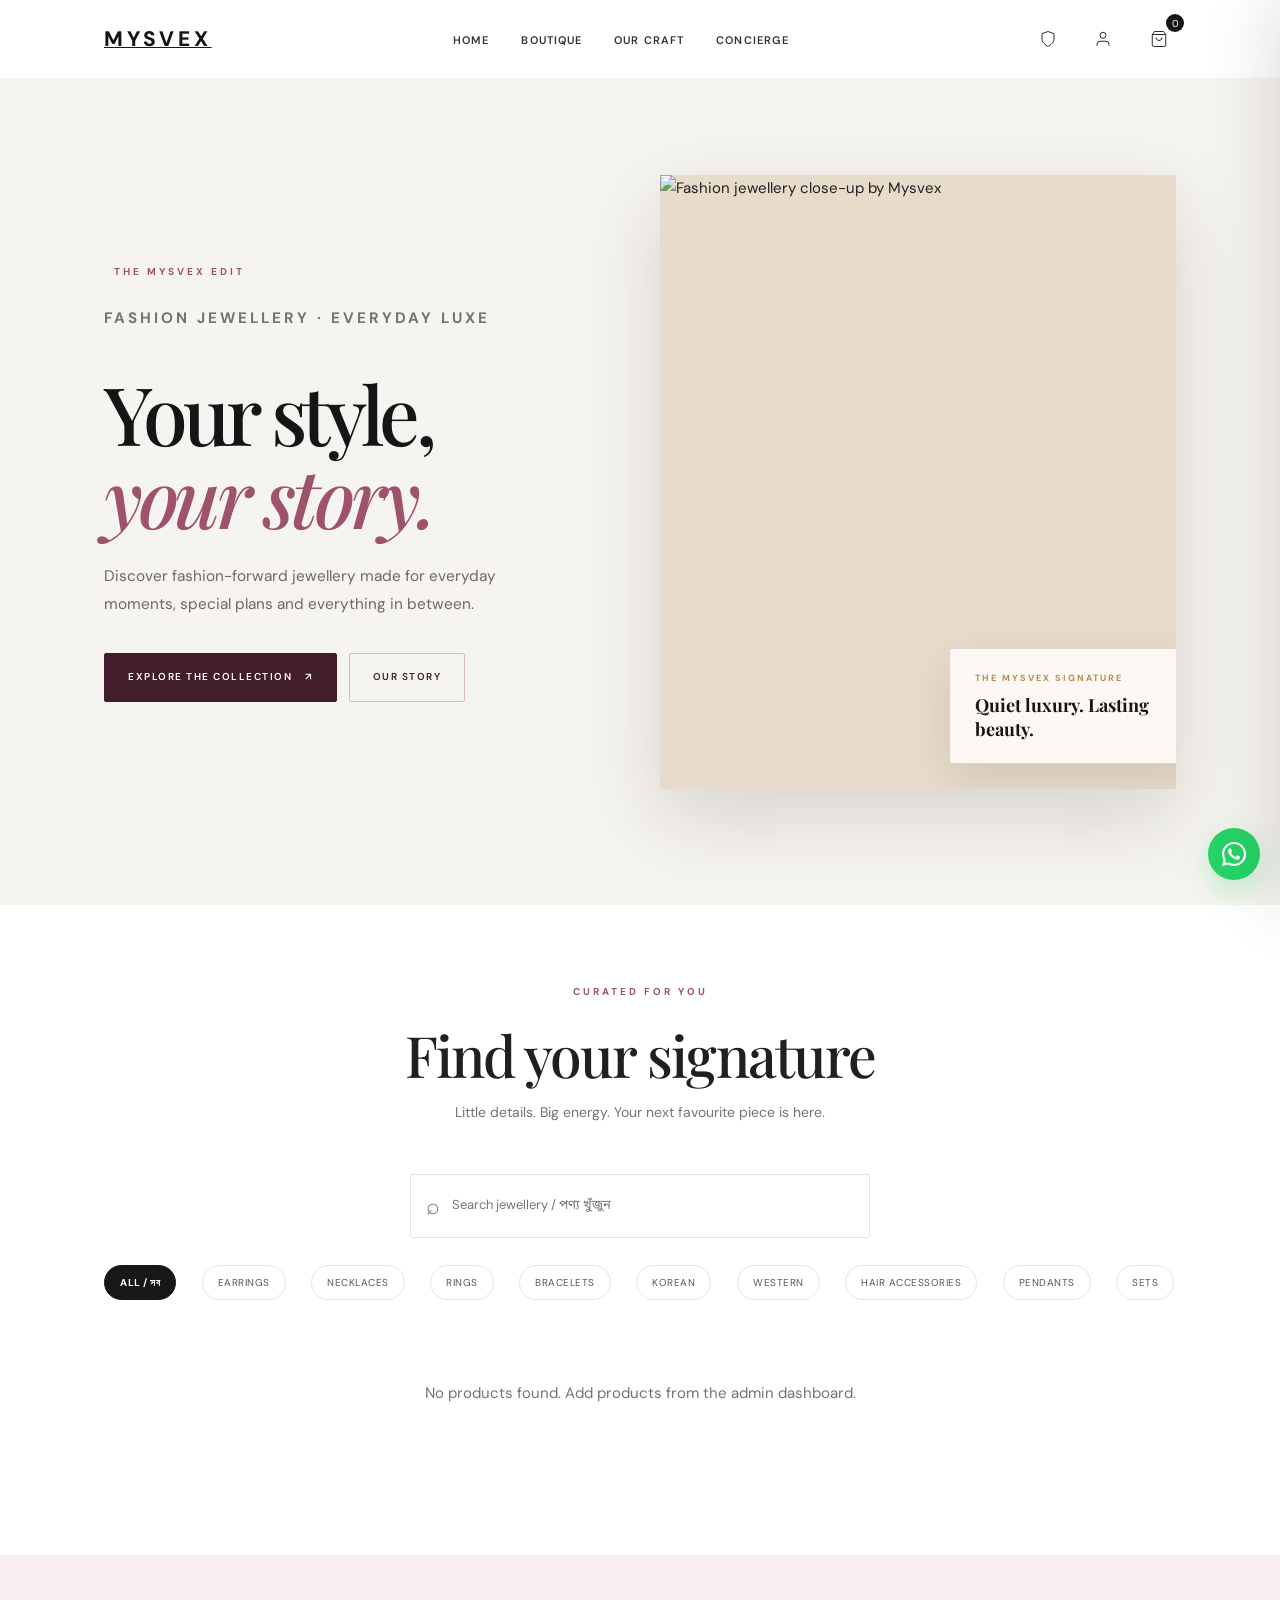
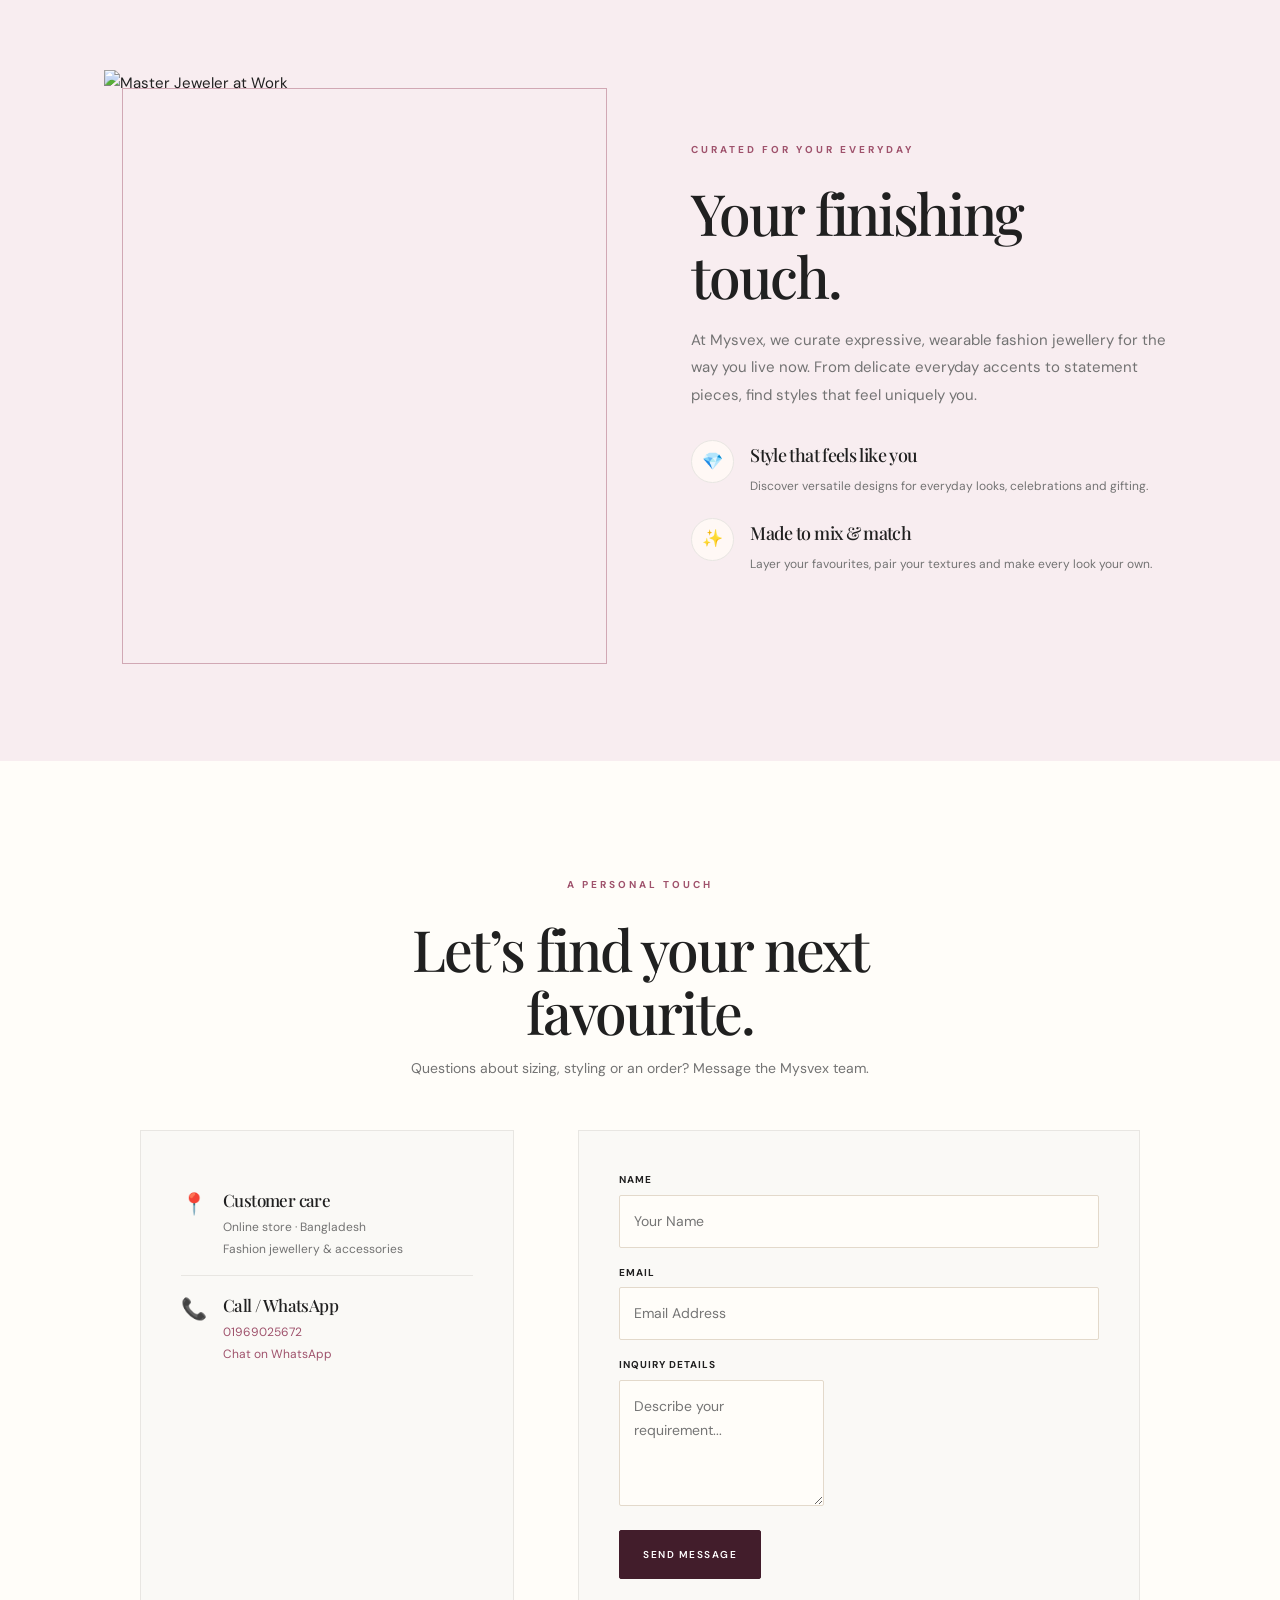
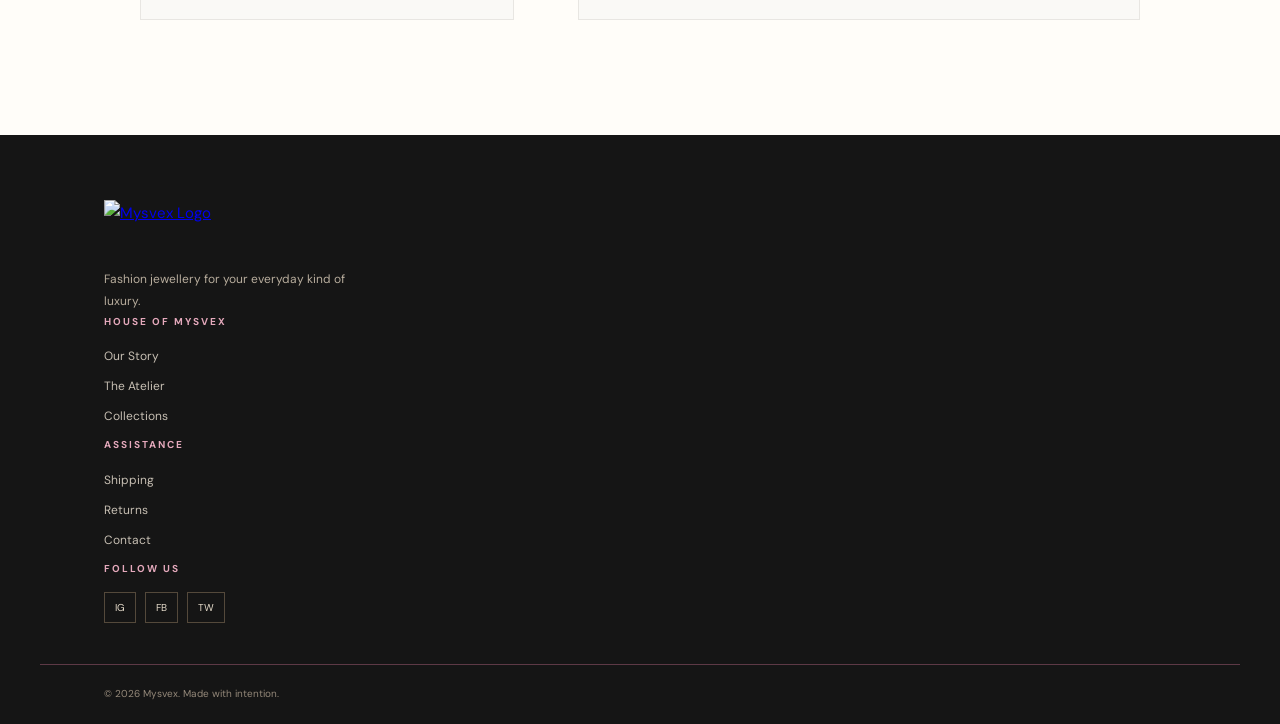
==== commit 4db37c0f: "tttt-xsdg" ====
--- a/index.html
+++ b/index.html
@@ -17,6 +17,7 @@
 <meta name="description" content="Shop modern fashion jewellery at MYSVEX — earrings, necklaces, rings, anklets and everyday statement pieces.">
 <link rel="icon" type="image/png" href="https://drive.google.com/file/d/1eI_ba0WFxbN51EgVUSmTFrM_XM6-rSka/view?usp=drivesdk">
 <link rel="preconnect" href="https://fonts.googleapis.com">
+<link href="https://fonts.googleapis.com/css2?family=DM+Sans:wght@400;500;600;700&family=Noto+Sans+Bengali:wght@400;500;600;700&family=Playfair+Display:wght@500;600;700&display=swap" rel="stylesheet">
 <link rel="preconnect" href="https://fonts.gstatic.com" crossorigin>
 <link href="https://fonts.googleapis.com/css2?family=DM+Sans:wght@400;500;600;700&family=Playfair+Display:ital,wght@0,500;0,600;0,700;1,500;1,600&display=swap" rel="stylesheet">
 <link rel="stylesheet" href="style.css">
@@ -58,6 +59,29 @@
 </header>
 
 <main>
+    <section id="home" class="hero">
+        <div class="container hero-grid">
+            <div class="hero-content">
+                <div class="badge">THE MYSVEX EDIT</div>
+                <p class="hero-eyebrow">FASHION JEWELLERY · EVERYDAY LUXE</p>
+                <h1>Your style, <span class="highlight">your story.</span></h1>
+                <p>Discover fashion-forward jewellery made for everyday moments, special plans and everything in between.</p>
+                <div class="hero-btns">
+                    <a href="#collection" class="btn btn-primary">Explore the collection <span aria-hidden="true">↗</span></a>
+                    <a href="#about" class="btn btn-outline">Our Story</a>
+                </div>
+            </div>
+            <div class="hero-image">
+                <div class="image-wrapper">
+                    <img src="https://images.unsplash.com/photo-1617038220319-276d3cfab638?auto=format&fit=crop&q=85&w=1200" alt="Fashion jewellery close-up by Mysvex">
+                    <div class="floating-card">
+                        <small>THE MYSVEX SIGNATURE</small>
+                        <p>Quiet luxury. Lasting beauty.</p>
+                    </div>
+                </div>
+            </div>
+        </div>
+    </section>
 
     <section id="collection" class="collection section">
         <div class="container">
@@ -254,19 +278,40 @@
             <form id="checkout-form" class="checkout-form">
                 <div class="coupon-box"><label for="coupon-code">Coupon code</label><div class="coupon-entry"><input id="coupon-code" type="text" placeholder="Enter coupon code" autocomplete="off"><button type="button" id="apply-coupon" class="btn btn-outline">Apply</button></div><p id="coupon-message" aria-live="polite"></p></div>
                 <div class="checkout-totals"><div><span>Subtotal</span><strong id="checkout-subtotal">৳0.00</strong></div><div><span>Discount</span><strong id="checkout-discount">−৳0.00</strong></div><div class="grand-total"><span>Total</span><strong id="checkout-total">৳0.00</strong></div></div>
+                <div class="checkout-section-heading">
+                    <span class="checkout-step">01</span>
+                    <div><h3>Delivery information</h3><p>Tell us where your MYSVEX order should arrive.</p></div>
+                </div>
                 <div class="form-group">
-                    <label for="full-name">Full Name</label>
-                    <input type="text" id="full-name" required>
+                    <label for="full-name">Full name <span class="required-mark">*</span></label>
+                    <input type="text" id="full-name" name="full_name" placeholder="আপনার পুরো নাম" autocomplete="name" required>
                 </div>
                 <div class="form-group">
-                    <label for="phone">Phone Number</label>
-                    <input type="tel" id="phone" required>
+                    <label for="phone">Mobile number <span class="required-mark">*</span></label>
+                    <input type="tel" id="phone" name="phone" placeholder="01XXXXXXXXX" autocomplete="tel" inputmode="tel" pattern="[0-9+\- ]{10,16}" required>
+                    <small class="field-hint">অর্ডার কনফার্ম করার জন্য এই নম্বরে যোগাযোগ করা হবে।</small>
+                </div>
+                <div class="form-row checkout-location-row">
+                    <div class="form-group">
+                        <label for="delivery-division">Division / বিভাগ <span class="required-mark">*</span></label>
+                        <select id="delivery-division" name="division" required>
+                            <option value="">বিভাগ নির্বাচন করুন</option>
+                        </select>
+                    </div>
+                    <div class="form-group">
+                        <label for="delivery-district">District / জেলা <span class="required-mark">*</span></label>
+                        <select id="delivery-district" name="district" required disabled>
+                            <option value="">আগে বিভাগ নির্বাচন করুন</option>
+                        </select>
+                    </div>
                 </div>
                 <div class="form-group">
-                    <label for="address">Delivery Address</label>
-                    <input type="text" id="address" required>
-                </div>
-                <button type="submit" class="btn btn-primary w-100">Confirm Order</button>
+                    <label for="address">Detailed delivery address <span class="required-mark">*</span></label>
+                    <textarea id="address" name="address" rows="3" placeholder="বাসা/ফ্ল্যাট, রোড, এলাকা, থানা বা পরিচিত স্থান লিখুন" autocomplete="street-address" required></textarea>
+                </div>
+                <div class="checkout-delivery-note"><span aria-hidden="true">✦</span><p>সঠিক বিভাগ, জেলা ও ঠিকানা নির্বাচন করুন, যাতে আপনার অর্ডারটি সহজে পৌঁছে দেওয়া যায়।</p></div>
+                <button type="submit" class="btn btn-primary w-100 checkout-confirm-btn"><span>Confirm order</span><span aria-hidden="true">↗</span></button>
+                <p class="checkout-privacy-note">Your details are used only to process your order.</p>
             </form>
         </div>
         <div class="success-view">
@@ -298,7 +343,10 @@
     <div class="admin-panel">
         <div class="admin-sidebar" style="display: none;">
             <div class="admin-sidebar-header">
-                <img src="https://uaverzpqtgxcubqthmnx.supabase.co/storage/v1/object/sign/uploads/5136f065-a2ab-4e69-acf1-f25b643da5f3/ba68adc1-408e-482e-8cf1-8fc05863558e/4dbbd054-04ec-47e4-ad3f-c236814fcd37-file_00000000f2f48210b9d5de90c52b5844.png?token=eyJraWQiOiI5YjgxYmQxYy02MDczLTQ3NDItYTNlNy05YzkzNWFkZTVjMjUiLCJhbGciOiJIUzI1NiJ9.[base64].H66TRAWqTm-WEej4t3HD4_xE2eFgMF8Qkmp7enX6hIE" alt="Admin">
+<img
+  src="https://img.sanishtech.com/u/6f847c9d6d410c4d316aa2bd8d0b54c9.jpg"
+  alt="MYSVEX Admin Logo"
+>
                 <span>Atelier Admin</span>
             </div>
             <nav class="admin-nav">
@@ -541,6 +589,51 @@
   }
 });
 </script>
+<script>
+/* Bangladesh delivery selectors: division -> district. Keeps the existing order form IDs intact. */
+(function () {
+  const divisionSelect = document.getElementById('delivery-division');
+  const districtSelect = document.getElementById('delivery-district');
+  const addressField = document.getElementById('address');
+  const checkoutForm = document.getElementById('checkout-form');
+  if (!divisionSelect || !districtSelect) return;
+
+  const locations = {
+    'ঢাকা': ['ঢাকা','ফরিদপুর','গাজীপুর','গোপালগঞ্জ','কিশোরগঞ্জ','মাদারীপুর','মানিকগঞ্জ','মুন্সিগঞ্জ','নারায়ণগঞ্জ','নরসিংদী','রাজবাড়ী','শরীয়তপুর','টাঙ্গাইল'],
+    'চট্টগ্রাম': ['চট্টগ্রাম','কক্সবাজার','কুমিল্লা','ব্রাহ্মণবাড়িয়া','চাঁদপুর','ফেনী','লক্ষ্মীপুর','নোয়াখালী','খাগড়াছড়ি','রাঙামাটি','বান্দরবান'],
+    'রাজশাহী': ['রাজশাহী','বগুড়া','জয়পুরহাট','নওগাঁ','নাটোর','চাঁপাইনবাবগঞ্জ','পাবনা','সিরাজগঞ্জ'],
+    'খুলনা': ['খুলনা','বাগেরহাট','চুয়াডাঙ্গা','যশোর','ঝিনাইদহ','কুষ্টিয়া','মাগুরা','মেহেরপুর','নড়াইল','সাতক্ষীরা'],
+    'বরিশাল': ['বরিশাল','ভোলা','ঝালকাঠি','পটুয়াখালী','পিরোজপুর','বরগুনা'],
+    'সিলেট': ['সিলেট','হবিগঞ্জ','মৌলভীবাজার','সুনামগঞ্জ'],
+    'রংপুর': ['রংপুর','দিনাজপুর','গাইবান্ধা','কুড়িগ্রাম','লালমনিরহাট','নীলফামারী','পঞ্চগড়','ঠাকুরগাঁও'],
+    'ময়মনসিংহ': ['ময়মনসিংহ','জামালপুর','নেত্রকোণা','শেরপুর']
+  };
+  Object.keys(locations).forEach(function (division) {
+    const option = document.createElement('option'); option.value = division; option.textContent = division;
+    divisionSelect.appendChild(option);
+  });
+  divisionSelect.addEventListener('change', function () {
+    districtSelect.innerHTML = '<option value="">জেলা নির্বাচন করুন</option>';
+    const districts = locations[divisionSelect.value] || [];
+    districts.forEach(function (district) {
+      const option = document.createElement('option'); option.value = district; option.textContent = district;
+      districtSelect.appendChild(option);
+    });
+    districtSelect.disabled = districts.length === 0;
+  });
+  /* Add selected location to the address saved by the existing checkout handler. */
+  if (checkoutForm && addressField) {
+    checkoutForm.addEventListener('submit', function () {
+      const division = divisionSelect.value;
+      const district = districtSelect.value;
+      const prefix = 'বিভাগ: ' + division + ', জেলা: ' + district + '। ';
+      if (division && district && !addressField.value.includes('বিভাগ: ' + division)) {
+        addressField.value = prefix + addressField.value;
+      }
+    }, true);
+  }
+})();
+</script>
 
 </body>
 
--- a/style.css
+++ b/style.css
@@ -439,3 +439,127 @@
  .product-info h3{font-size:13px}
  .product-info{padding:11px 9px 14px}
 }
+
+/* =========================================================
+   MYSVEX CHECKOUT REFINEMENT — premium typography & delivery
+   ========================================================= */
+:root {
+  --mysvex-ink: #211b1c;
+  --mysvex-muted: #777174;
+  --mysvex-cream: #fbf8f3;
+  --mysvex-rose: #4b1d2c;
+  --mysvex-line: #e8e1dd;
+  --mysvex-soft: #f5efeb;
+}
+html { scroll-behavior: smooth; }
+body, button, input, select, textarea {
+  font-family: 'DM Sans', 'Noto Sans Bengali', sans-serif;
+  font-optical-sizing: auto;
+}
+h1, h2, h3, h4, .section-header h2, .cart-header h3, .product-card h3 {
+  font-family: 'Playfair Display', 'Noto Sans Bengali', serif;
+  letter-spacing: -0.035em;
+}
+input, select, textarea, button { font-size: 16px; }
+.cart-sidebar {
+  background: var(--mysvex-cream);
+  color: var(--mysvex-ink);
+  box-shadow: -22px 0 70px rgba(34, 20, 24, .16);
+}
+.cart-header {
+  min-height: 78px;
+  padding: 22px 26px;
+  border-bottom: 1px solid var(--mysvex-line);
+}
+.cart-header h3 { font-size: clamp(1.35rem, 3vw, 1.8rem); }
+.cart-close {
+  width: 40px; height: 40px; border: 1px solid #dcd3ce; border-radius: 50%;
+  background: #fff; font-size: 25px; transition: .2s ease;
+}
+.cart-close:hover { background: var(--mysvex-rose); color: white; }
+.cart-content-wrapper { padding: 24px 26px 30px; }
+.cart-sidebar .cart-items { gap: 0; }
+.cart-sidebar .cart-item {
+  display: grid; grid-template-columns: 94px minmax(0,1fr); gap: 17px;
+  padding: 22px 0; border-bottom: 1px solid var(--mysvex-line);
+}
+.cart-sidebar .cart-item img {
+  width: 94px; height: 104px; object-fit: cover; border-radius: 13px;
+  background: #f0e9e4;
+}
+.cart-sidebar .cart-item h4, .cart-sidebar .cart-item .cart-item-name {
+  font-family: 'DM Sans', 'Noto Sans Bengali', sans-serif; font-size: 1rem; line-height: 1.45;
+  font-weight: 600; color: var(--mysvex-ink);
+}
+.cart-sidebar .cart-footer {
+  padding: 24px 26px 28px; background: rgba(255,255,255,.92);
+  border-top: 1px solid var(--mysvex-line); box-shadow: 0 -10px 28px rgba(44,28,30,.035);
+}
+.cart-sidebar .total { font-size: 1.02rem; margin-bottom: 20px; }
+.cart-sidebar .total-amount { font-size: 1.35rem; font-weight: 700; color: var(--mysvex-ink); }
+.cart-sidebar .checkout-init-btn, .checkout-confirm-btn {
+  min-height: 58px; border-radius: 5px; letter-spacing: .14em; text-transform: uppercase;
+  font-size: .78rem; font-weight: 700; box-shadow: none; transition: transform .2s ease, background .2s ease;
+}
+.cart-sidebar .checkout-init-btn:hover, .checkout-confirm-btn:hover { transform: translateY(-1px); background: #351421; }
+.checkout-view { padding-top: 6px; }
+.back-to-cart {
+  display: inline-flex; align-items: center; gap: 8px; padding: 8px 0 !important;
+  margin-bottom: 20px !important; color: var(--mysvex-ink); font-weight: 600;
+  font-family: 'DM Sans', 'Noto Sans Bengali', sans-serif !important;
+}
+.coupon-box {
+  padding: 22px; border: 1px solid var(--mysvex-line); border-radius: 14px;
+  background: #fff; margin: 8px 0 24px;
+}
+.coupon-box > label { display:block; margin-bottom: 12px; color: var(--mysvex-ink); font-size: .92rem; font-weight: 700; }
+.coupon-entry { display:grid; grid-template-columns:minmax(0,1fr) auto; gap:10px; }
+.coupon-entry input, .checkout-form input, .checkout-form select, .checkout-form textarea {
+  width:100%; min-width:0; min-height:52px; padding:14px 15px; border:1px solid #ddd5d0;
+  border-radius:9px; color:var(--mysvex-ink); background:#fff; outline:none;
+  font-family:'DM Sans','Noto Sans Bengali',sans-serif; font-size: .94rem;
+  transition:border-color .2s ease, box-shadow .2s ease;
+}
+.checkout-form textarea { min-height:96px; resize:vertical; line-height:1.65; }
+.coupon-entry input:focus, .checkout-form input:focus, .checkout-form select:focus, .checkout-form textarea:focus {
+  border-color:#9d7582; box-shadow:0 0 0 3px rgba(75,29,44,.08);
+}
+.coupon-entry .btn { min-width:86px; padding:0 20px; border-radius:9px; }
+.checkout-totals {
+  padding:4px 0 20px; margin: 18px 0 28px; border-top:1px solid var(--mysvex-line);
+  border-bottom:1px solid var(--mysvex-line); display:grid; gap:14px;
+}
+.checkout-totals > div { display:flex; align-items:center; justify-content:space-between; gap:14px; color:var(--mysvex-muted); font-size:.94rem; }
+.checkout-totals strong { color:var(--mysvex-ink); font-weight:600; }
+.checkout-totals .grand-total { padding-top:10px; color:var(--mysvex-ink); font-weight:700; font-size:1.08rem; }
+.checkout-section-heading { display:flex; align-items:flex-start; gap:13px; margin:30px 0 23px; }
+.checkout-step { display:grid; place-items:center; flex:0 0 38px; height:38px; border-radius:50%; background:#efe4e5; color:var(--mysvex-rose); font-size:.77rem; font-weight:700; }
+.checkout-section-heading h3 { margin:0 0 5px; font-size:1.3rem; color:var(--mysvex-ink); }
+.checkout-section-heading p { margin:0; color:var(--mysvex-muted); font-size:.84rem; line-height:1.6; }
+.checkout-form .form-group { margin:0 0 18px; }
+.checkout-form .form-group > label { display:block; margin:0 0 8px; font-size:.83rem; font-weight:700; color:#342b2d; }
+.required-mark { color:#a33e55; }
+.field-hint { display:block; margin-top:7px; color:var(--mysvex-muted); font-size:.75rem; line-height:1.5; }
+.checkout-location-row { display:grid; grid-template-columns:1fr 1fr; gap:14px; }
+.checkout-form select:disabled { background:#f3efed; color:#a49b98; cursor:not-allowed; }
+.checkout-form select { appearance:auto; }
+.checkout-delivery-note { display:flex; align-items:flex-start; gap:10px; padding:14px 15px; margin:4px 0 22px; background:#f4ecec; border-radius:10px; color:#5c3b45; }
+.checkout-delivery-note span { font-size:1rem; line-height:1.5; }
+.checkout-delivery-note p { margin:0; font-size:.79rem; line-height:1.65; }
+.checkout-confirm-btn { display:flex; justify-content:space-between; align-items:center; padding:0 22px; background:var(--mysvex-rose); color:#fff; }
+.checkout-confirm-btn span:last-child { font-size:1.2rem; letter-spacing:0; }
+.checkout-privacy-note { text-align:center; color:var(--mysvex-muted); font-size:.73rem; margin:12px 0 0; }
+#coupon-message { font-size:.78rem; margin:8px 0 0; }
+@media (max-width: 520px) {
+  .cart-header { min-height:68px; padding:17px 18px; }
+  .cart-content-wrapper { padding:18px 18px 24px; }
+  .cart-sidebar .cart-footer { padding:18px 18px 22px; }
+  .cart-sidebar .cart-item { grid-template-columns:78px minmax(0,1fr); gap:13px; padding:18px 0; }
+  .cart-sidebar .cart-item img { width:78px; height:86px; border-radius:10px; }
+  .coupon-box { padding:17px; border-radius:12px; }
+  .coupon-entry { grid-template-columns:minmax(0,1fr) auto; gap:8px; }
+  .coupon-entry .btn { min-width:72px; padding:0 12px; }
+  .checkout-location-row { grid-template-columns:1fr; gap:0; }
+  .checkout-section-heading { margin-top:25px; }
+  .checkout-section-heading h3 { font-size:1.18rem; }
+}
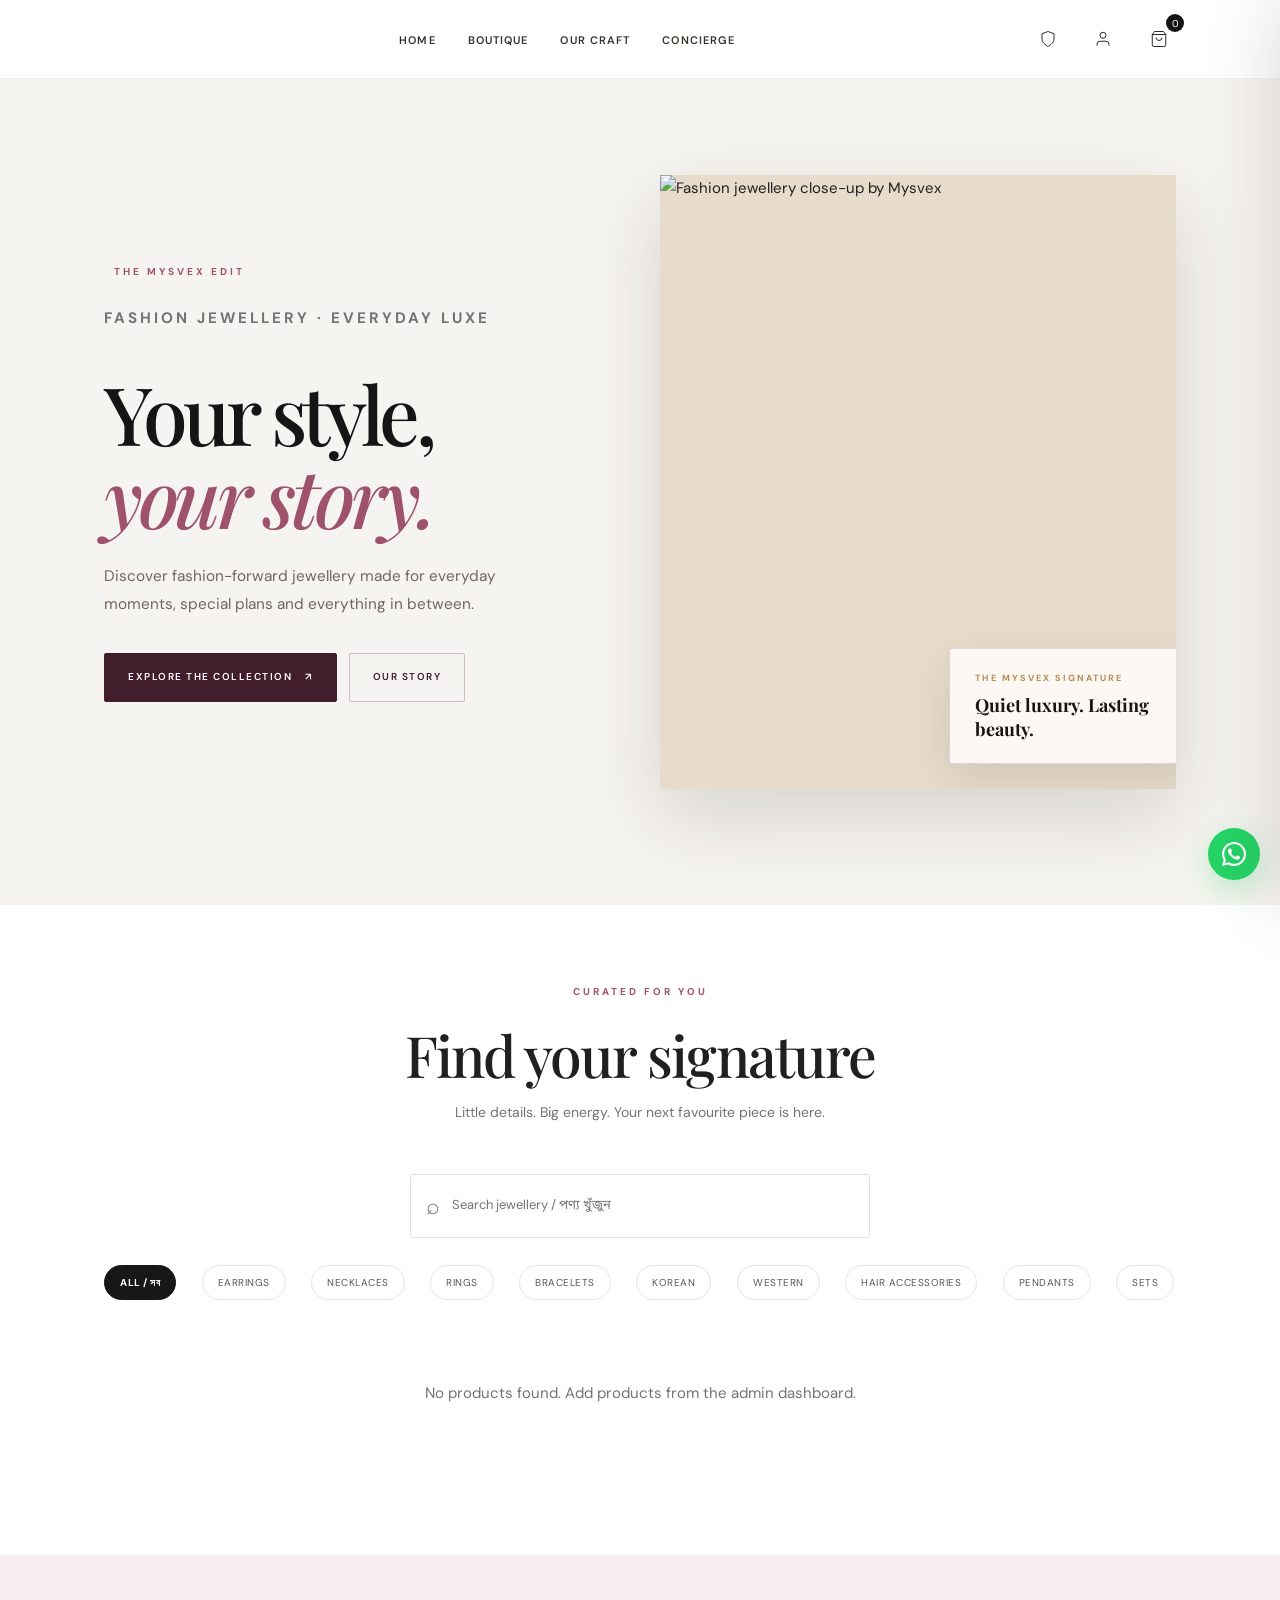
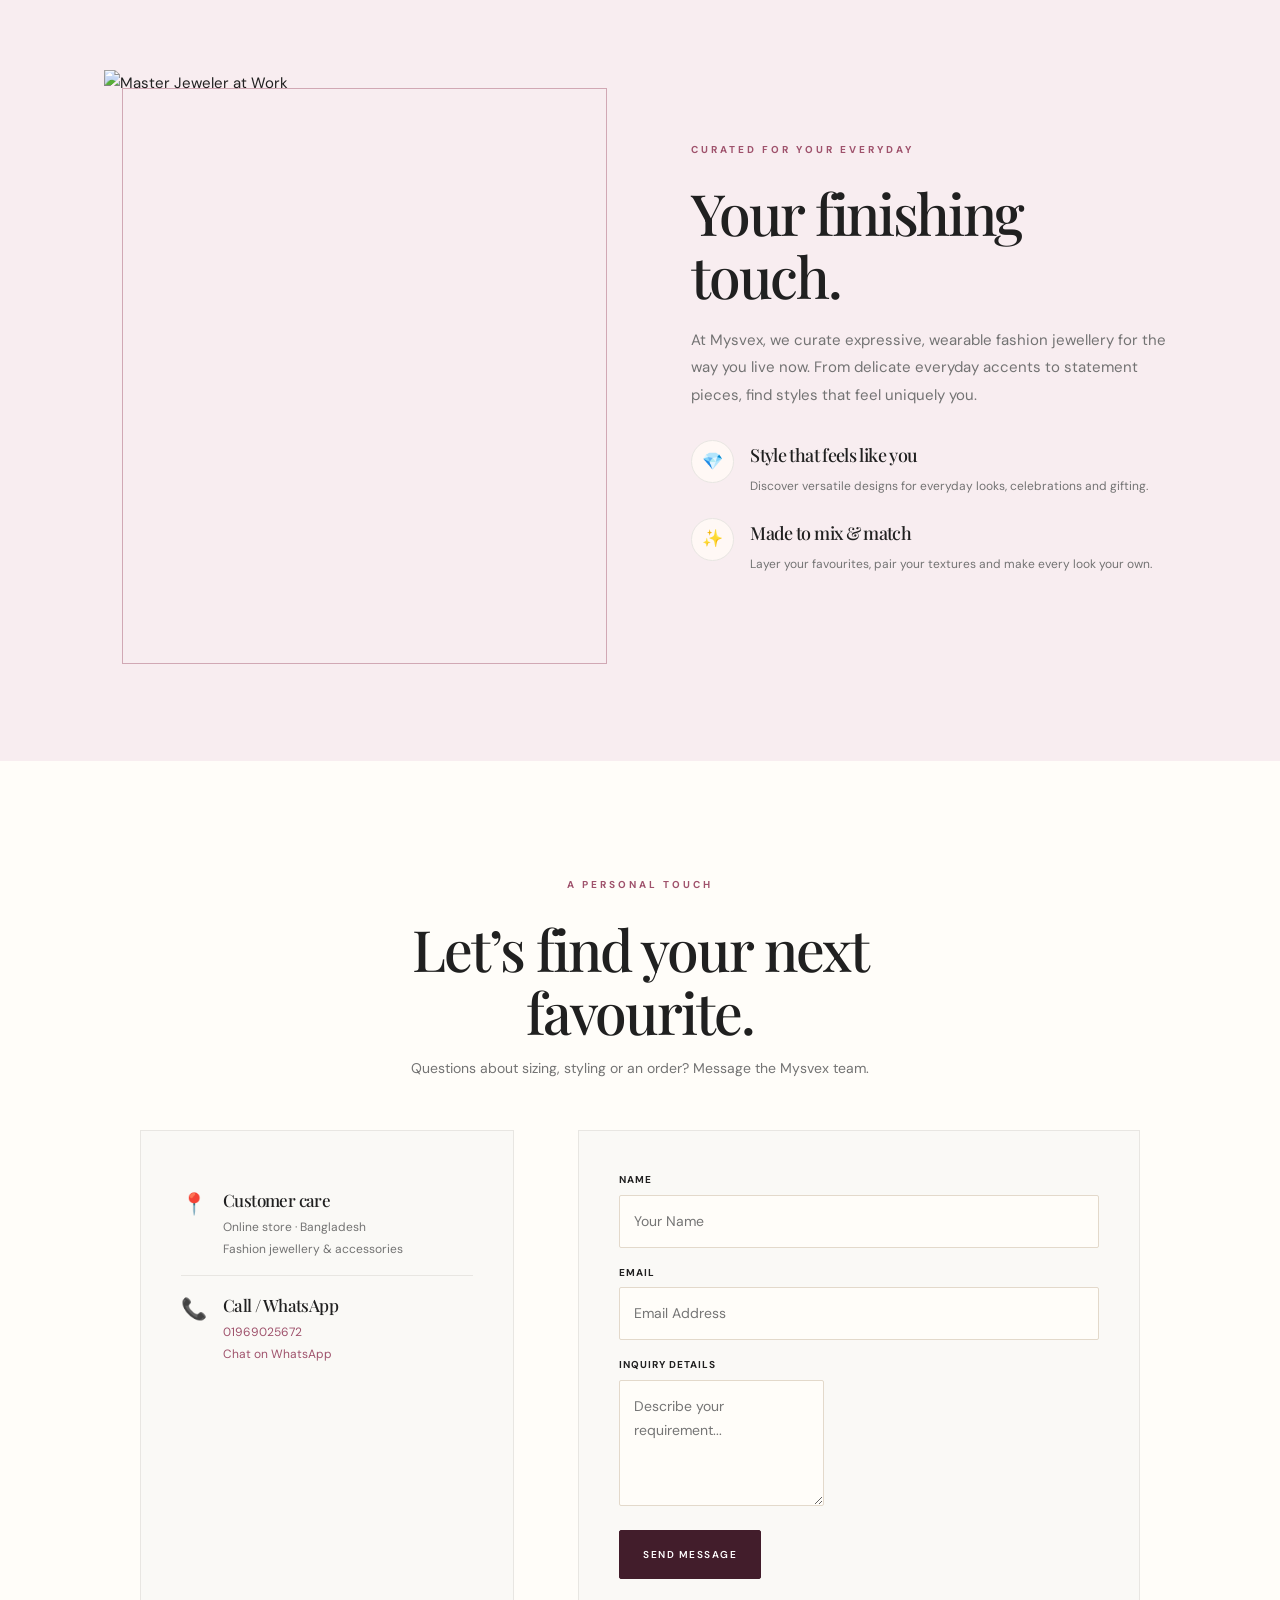
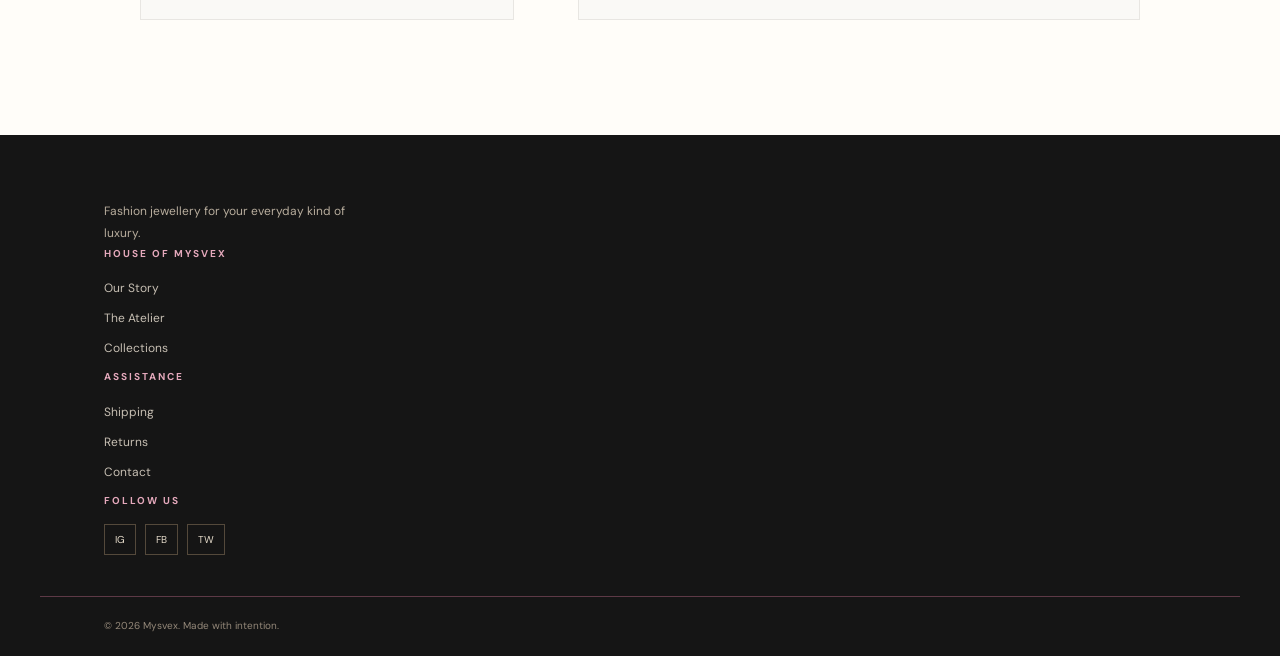
==== commit cdc763e1: "jggdsx-tttt" ====
--- a/index.html
+++ b/index.html
@@ -29,7 +29,7 @@
 <header class="header">
     <nav class="nav container">
         <a href="#" class="logo">
-            <span class="logo-text">MYSVEX</span>
+            <img class="mysvex-brand-logo" src="https://img.sanishtech.com/u/6f847c9d6d410c4d316aa2bd8d0b54c9.jpg" alt="MYSVEX logo" loading="eager">
         </a>
         <ul class="nav-links">
             <li><a href="#home" class="nav-link">Home</a></li>
@@ -197,7 +197,7 @@
     <div class="container footer-grid">
         <div class="footer-brand">
             <a href="#" class="logo footer-logo">
-                <img src="https://drive.google.com/file/d/1eI_ba0WFxbN51EgVUSmTFrM_XM6-rSka/view?usp=drivesdk" alt="Mysvex Logo">
+                <img src="https://img.sanishtech.com/u/6f847c9d6d410c4d316aa2bd8d0b54c9.jpg" alt="MYSVEX logo">
             </a>
             <p>Fashion jewellery for your everyday kind of luxury.</p>
         </div>
@@ -316,7 +316,7 @@
         </div>
         <div class="success-view">
             <div class="success-header" style="text-align:center; margin-bottom:1rem;">
-                <img src="https://uaverzpqtgxcubqthmnx.supabase.co/storage/v1/object/sign/uploads/5136f065-a2ab-4e69-acf1-f25b643da5f3/ba68adc1-408e-482e-8cf1-8fc05863558e/4dbbd054-04ec-47e4-ad3f-c236814fcd37-file_00000000f2f48210b9d5de90c52b5844.png?token=eyJraWQiOiI5YjgxYmQxYy02MDczLTQ3NDItYTNlNy05YzkzNWFkZTVjMjUiLCJhbGciOiJIUzI1NiJ9.[base64].H66TRAWqTm-WEej4t3HD4_xE2eFgMF8Qkmp7enX6hIE" alt="Logo" style="height:40px;">
+                <img src="https://img.sanishtech.com/u/6f847c9d6d410c4d316aa2bd8d0b54c9.jpg" alt="MYSVEX logo" style="height:48px;width:110px;object-fit:contain;">
             </div>
             <div class="success-status-icon" style="text-align:center; margin:1rem 0; color:var(--accent);">
                 <svg width="48" height="48" viewBox="0 0 24 24" fill="none" stroke="currentColor" stroke-width="1.5"><path d="M22 11.08V12a10 10 0 1 1-5.93-9.14"></path><polyline points="22 4 12 14.01 9 11.01"></polyline></svg>
@@ -343,10 +343,7 @@
     <div class="admin-panel">
         <div class="admin-sidebar" style="display: none;">
             <div class="admin-sidebar-header">
-<img
-  src="https://img.sanishtech.com/u/6f847c9d6d410c4d316aa2bd8d0b54c9.jpg"
-  alt="MYSVEX Admin Logo"
->
+                <img src="https://img.sanishtech.com/u/6f847c9d6d410c4d316aa2bd8d0b54c9.jpg" alt="MYSVEX logo">
                 <span>Atelier Admin</span>
             </div>
             <nav class="admin-nav">
@@ -464,7 +461,7 @@
     <div class="auth-card auth-card-redesign">
         <button class="modal-close" type="button" aria-label="Close">&times;</button>
         <aside class="auth-visual">
-            <div class="auth-visual-brand">MYSVEX<span>®</span></div>
+            <div class="auth-visual-brand"><img src="https://img.sanishtech.com/u/6f847c9d6d410c4d316aa2bd8d0b54c9.jpg" alt="MYSVEX logo"><span>THE EVERYDAY LUXE EDIT</span></div>
             <div class="auth-visual-copy">
                 <span class="auth-overline">THE EVERYDAY LUXE EDIT</span>
                 <h2>A little detail.<br><em>A lot of you.</em></h2>
@@ -474,7 +471,7 @@
         </aside>
         <div class="auth-form-side">
             <div class="auth-logo-header">
-                <div class="auth-wordmark">MYSVEX</div>
+                <div class="auth-wordmark"><img src="https://img.sanishtech.com/u/6f847c9d6d410c4d316aa2bd8d0b54c9.jpg" alt="MYSVEX logo"></div>
                 <p class="auth-welcome">YOUR STYLE, YOUR STORY.</p>
                 <p id="auth-message-notice" class="auth-notice" style="display:none;">Login to confirm your order.</p>
             </div>
@@ -635,6 +632,86 @@
 })();
 </script>
 
+<script>
+/* MYSVEX reliability patch: product details, logo fallback and sign-out UI. */
+(function () {
+  const BRAND_LOGO = 'https://img.sanishtech.com/u/6f847c9d6d410c4d316aa2bd8d0b54c9.jpg';
+  document.querySelectorAll('.logo img, .auth-visual-brand img, .auth-wordmark img, .success-header img, .admin-sidebar-header img').forEach(function(img){
+    img.src = BRAND_LOGO;
+    img.addEventListener('error', function(){ img.style.display='none'; }, {once:true});
+  });
+
+  function showProductDetails(card) {
+    const modal = document.getElementById('product-detail-modal');
+    if (!modal || !card) return;
+    const img = card.querySelector('img');
+    const title = card.querySelector('h3, h2, .product-title, [data-product-name]');
+    const price = card.querySelector('.price-now, .product-price, .price-container, [data-product-price]');
+    const desc = card.querySelector('.product-description, .product-desc, [data-product-description]');
+    const category = card.querySelector('.badge-small, .product-category, [data-product-category]');
+    const set = (id, value) => { const el=document.getElementById(id); if(el && value) el.textContent=value; };
+    const name = card.dataset.name || (title && title.textContent.trim()) || 'MYSVEX Jewellery';
+    const imageUrl = card.dataset.image || (img && (img.currentSrc || img.src));
+    const priceText = card.dataset.price || (price && price.textContent.trim()) || '';
+    const detailImg = document.getElementById('p-detail-img');
+    if (detailImg && imageUrl) { detailImg.src=imageUrl; detailImg.alt=name; }
+    set('p-detail-name', name); set('p-detail-price-now', priceText);
+    set('p-detail-desc', card.dataset.description || (desc && desc.textContent.trim()) || 'A thoughtfully selected piece from MYSVEX.');
+    set('p-detail-category', card.dataset.category || (category && category.textContent.trim()) || 'MYSVEX Collection');
+    set('p-detail-metal', card.dataset.metal || 'Fashion jewellery');
+    set('p-detail-weight', card.dataset.weight || '—');
+    set('p-detail-stone', card.dataset.stone || '—');
+    modal.classList.add('active'); modal.style.display='flex'; document.body.classList.add('modal-open');
+  }
+
+  document.addEventListener('click', function(event){
+    const card = event.target.closest('.product-card, .product-item, [data-product-card]');
+    if (card && !event.target.closest('button, a, input, select, .add-to-cart-btn, [data-no-detail]')) {
+      showProductDetails(card);
+    }
+    if (event.target.closest('#p-detail-close') || (event.target.classList && event.target.classList.contains('modal-overlay') && event.target.id==='product-detail-modal')) {
+      const modal=document.getElementById('product-detail-modal'); if(modal){modal.classList.remove('active'); modal.style.display='none';} document.body.classList.remove('modal-open');
+    }
+  }, true);
+
+  const logout = document.getElementById('logout-btn');
+  if (logout) logout.addEventListener('click', async function(event){
+    event.preventDefault();
+    let client = window.supabaseClient || window._supabase || window.supabase;
+    try {
+      if (client && client.auth && typeof client.auth.signOut === 'function') await client.auth.signOut();
+      else {
+        /* Try common app-exposed client names without breaking if none is exposed. */
+        for (const key of ['supabaseClient','_supabase','mysvexSupabase']) {
+          if (window[key] && window[key].auth && typeof window[key].auth.signOut==='function') { await window[key].auth.signOut(); break; }
+        }
+      }
+    } catch(err) { console.error('MYSVEX sign out error:', err); }
+    /* Fallback for apps where the Supabase client is module-scoped and not on window. */
+    try {
+      Object.keys(localStorage).filter(function(key){ return /^sb-.+-auth-token$/.test(key) || /supabase.*auth/i.test(key); }).forEach(function(key){ localStorage.removeItem(key); });
+    } catch(storageError) { console.warn('Could not clear persisted auth session:', storageError); }
+    const profile=document.getElementById('profile-modal');
+    if(profile){profile.classList.remove('active','open');profile.style.display='none';}
+    document.querySelectorAll('.modal-overlay').forEach(function(m){ if(m.id==='profile-modal') m.style.display='none'; });
+    document.body.classList.remove('modal-open');
+    /* Let Supabase auth listeners update state first; reload only if the profile UI stayed signed in. */
+    setTimeout(function(){
+      const status=document.getElementById('user-status-dot');
+      if(status) status.style.display='none';
+      const btn=document.getElementById('user-profile-btn');
+      if(btn){btn.setAttribute('aria-label','Account');}
+      window.location.reload();
+    }, 250);
+  }, true);
+
+  // Ensure every product image/title surface feels clickable, including dynamically rendered products.
+  const style=document.createElement('style');
+  style.textContent='.mysvex-brand-logo{display:block;width:94px;height:54px;object-fit:contain}.auth-visual-brand{display:flex;flex-direction:column;gap:12px;align-items:flex-start}.auth-visual-brand img{width:112px;height:58px;object-fit:contain;border-radius:8px}.auth-visual-brand span{font-size:9px;letter-spacing:.18em}.auth-wordmark img{display:block;width:118px;height:54px;object-fit:contain;object-position:left center}.product-card,.product-item,[data-product-card]{cursor:pointer}.product-modal-content{max-height:90dvh;overflow:auto}#product-detail-modal.active{display:flex!important}';
+  document.head.appendChild(style);
+})();
+</script>
+
 </body>
 
 </html>
--- a/style.css
+++ b/style.css
@@ -563,3 +563,16 @@
   .checkout-section-heading { margin-top:25px; }
   .checkout-section-heading h3 { font-size:1.18rem; }
 }
+
+/* MYSVEX logo + interaction polish */
+.mysvex-brand-logo{display:block;width:94px;height:54px;object-fit:contain}
+.logo{display:flex;align-items:center}
+.footer-logo img{width:118px;height:68px;object-fit:contain;filter:none!important;mix-blend-mode:normal!important}
+.auth-visual-brand{display:flex;flex-direction:column;gap:12px;align-items:flex-start}
+.auth-visual-brand img{width:112px;height:58px;object-fit:contain;border-radius:8px}
+.auth-visual-brand span{font-size:9px;letter-spacing:.18em}
+.auth-wordmark img{display:block;width:118px;height:54px;object-fit:contain;object-position:left center}
+.product-card,.product-item,[data-product-card]{cursor:pointer}
+#product-detail-modal.active{display:flex!important}
+.product-modal-content{max-height:90dvh;overflow:auto}
+@media(max-width:680px){.mysvex-brand-logo{width:76px;height:43px}.auth-visual-brand img{width:96px;height:48px}}
